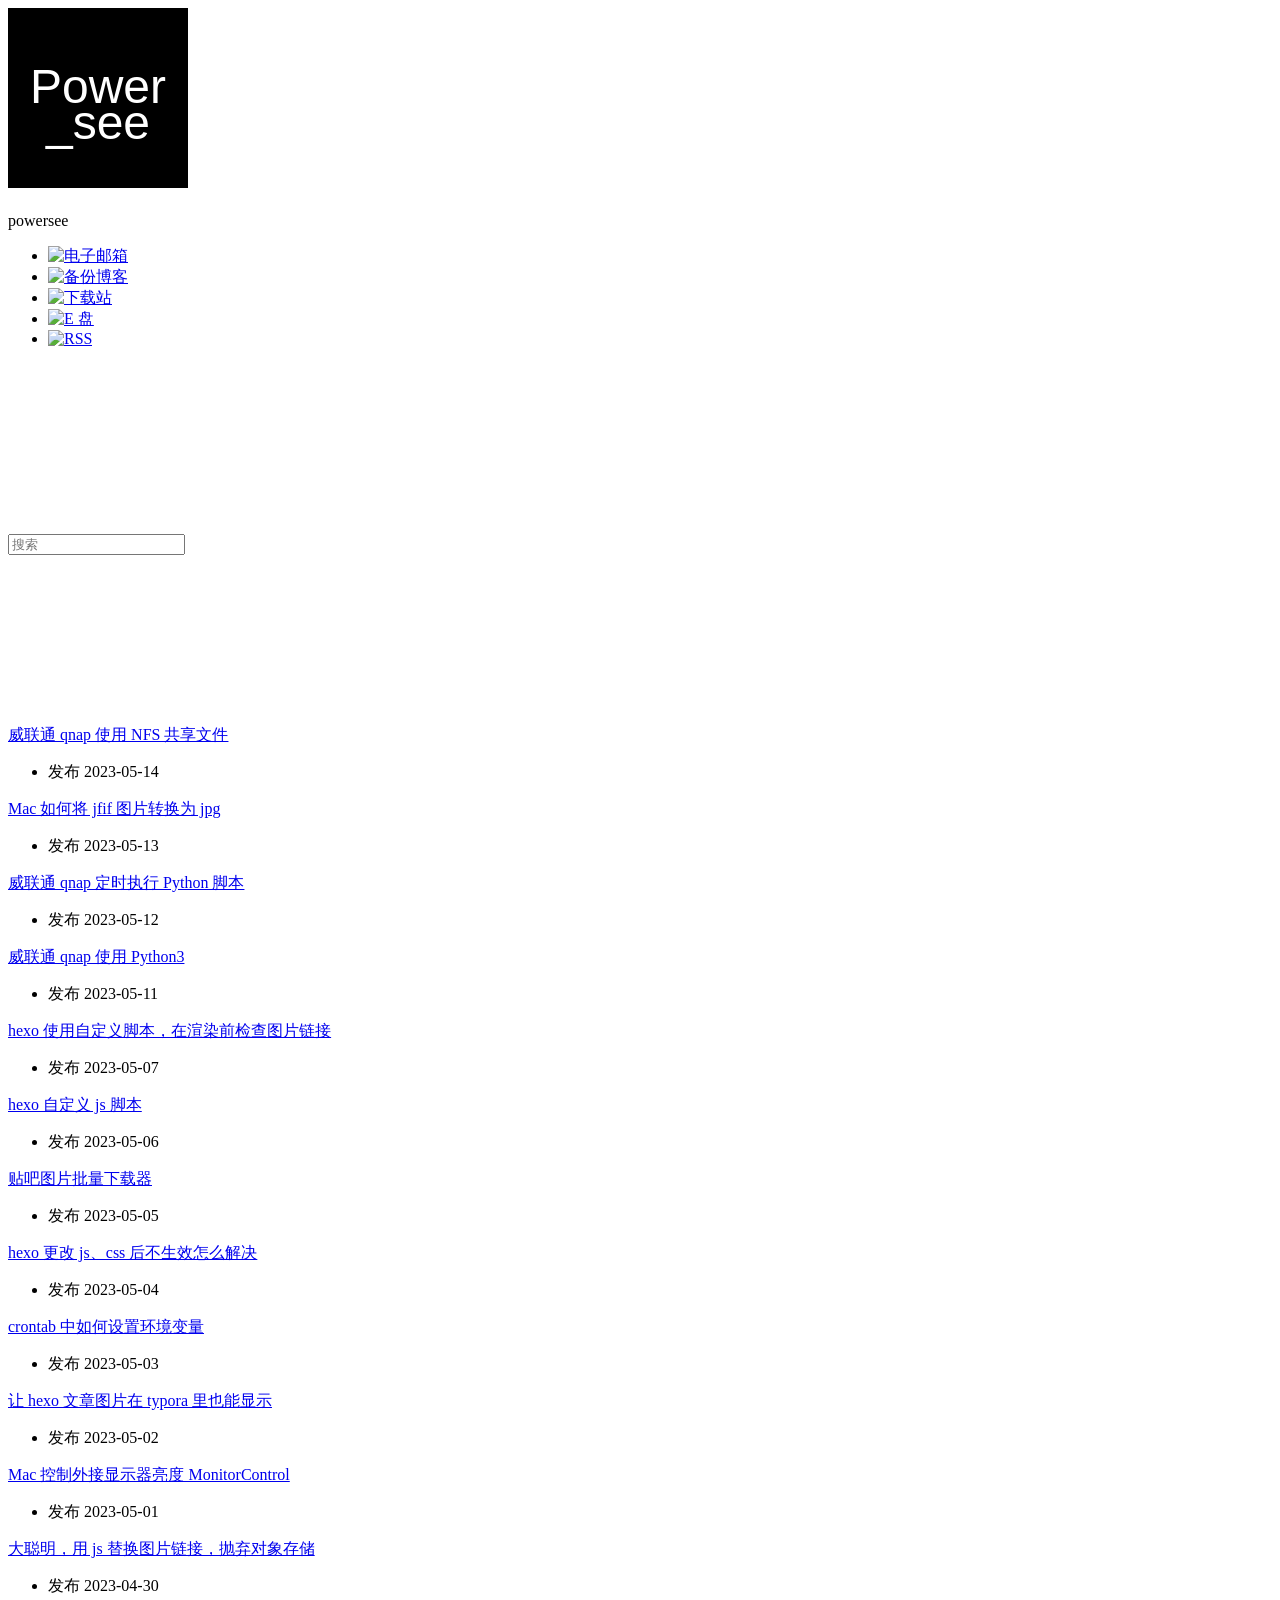
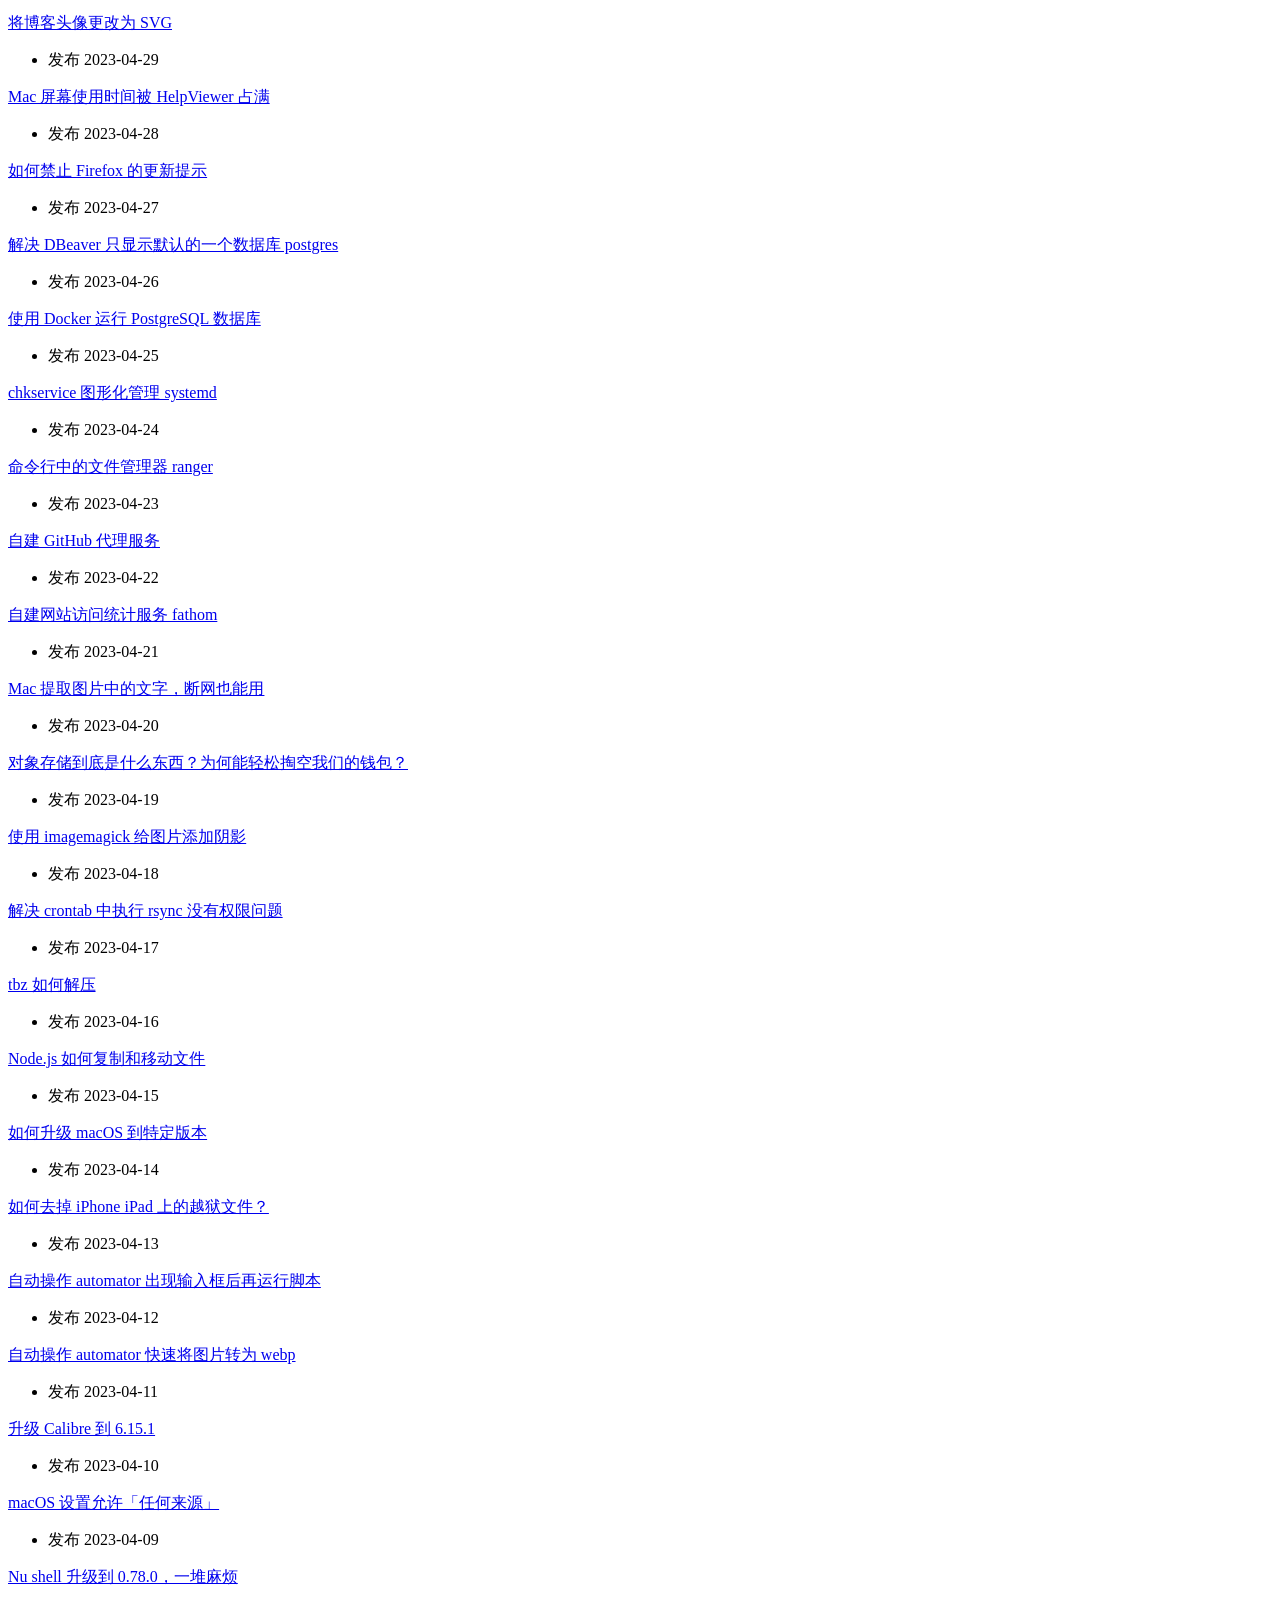
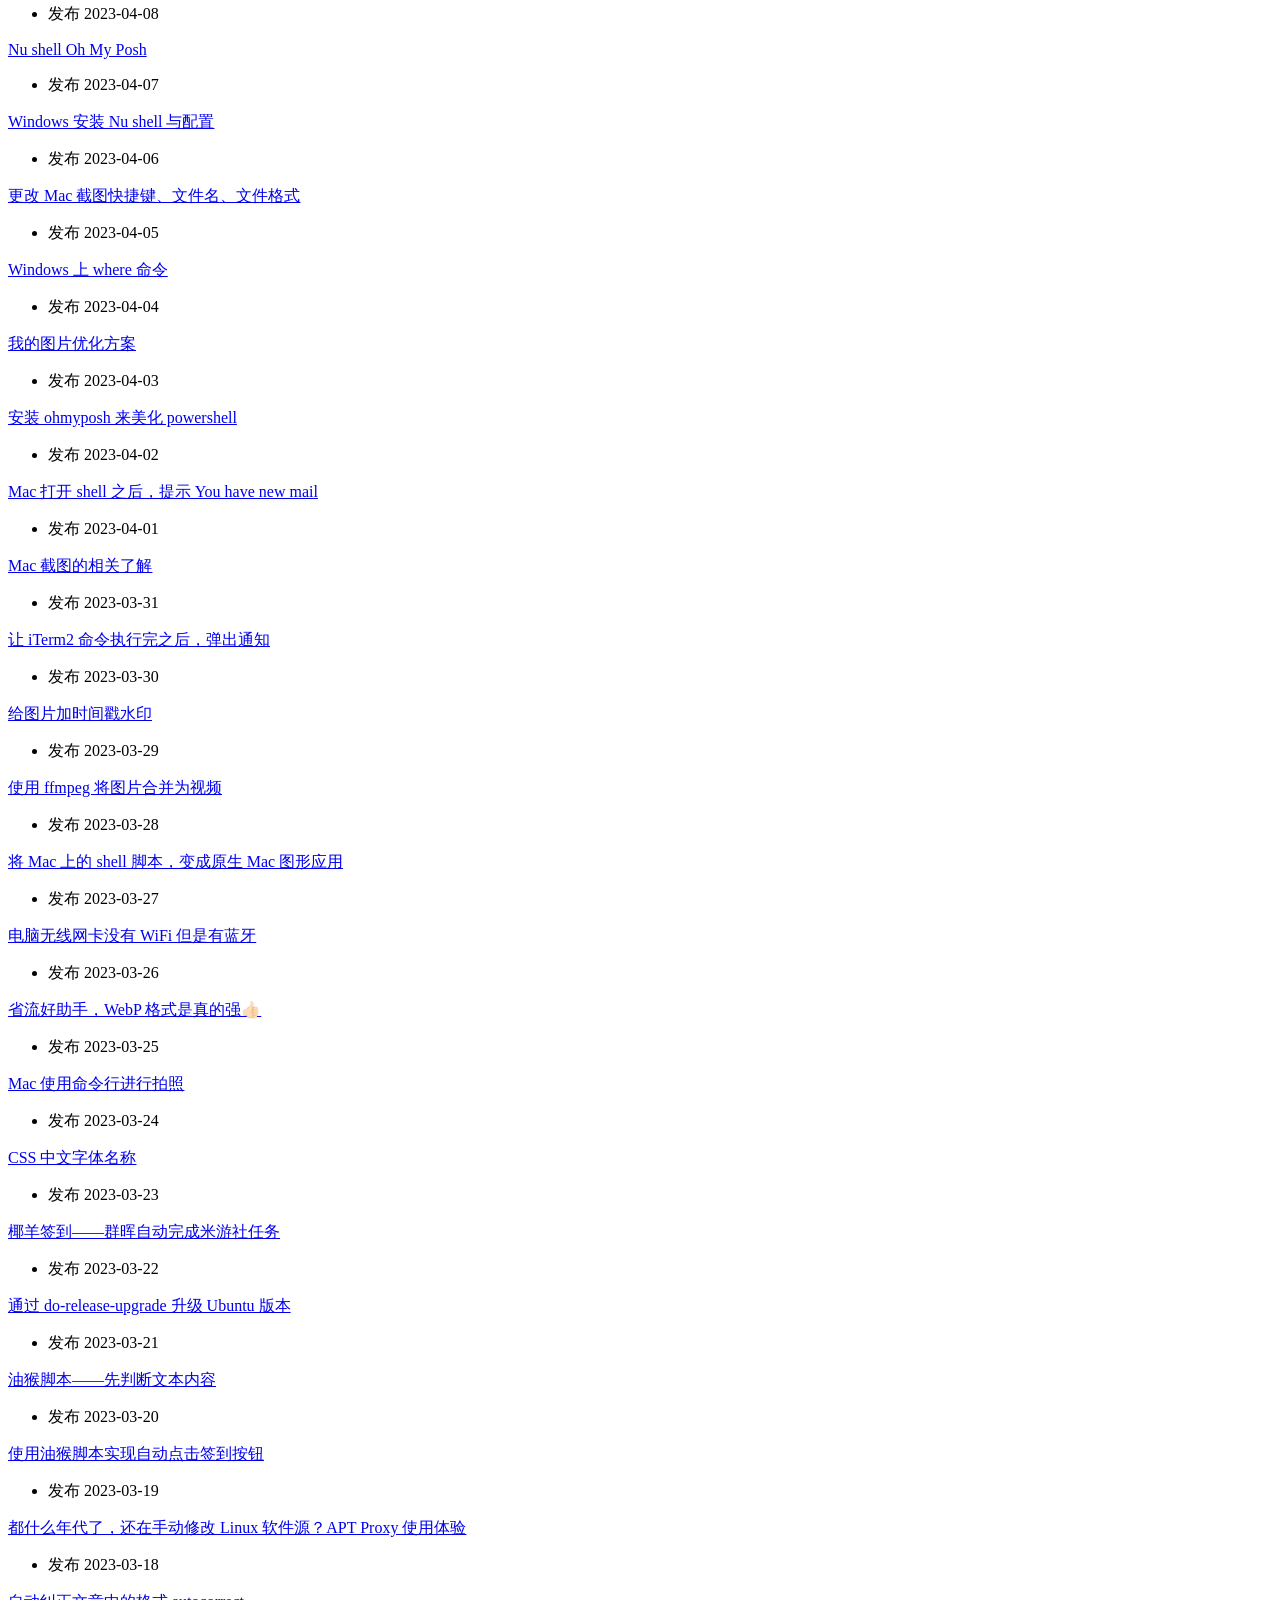
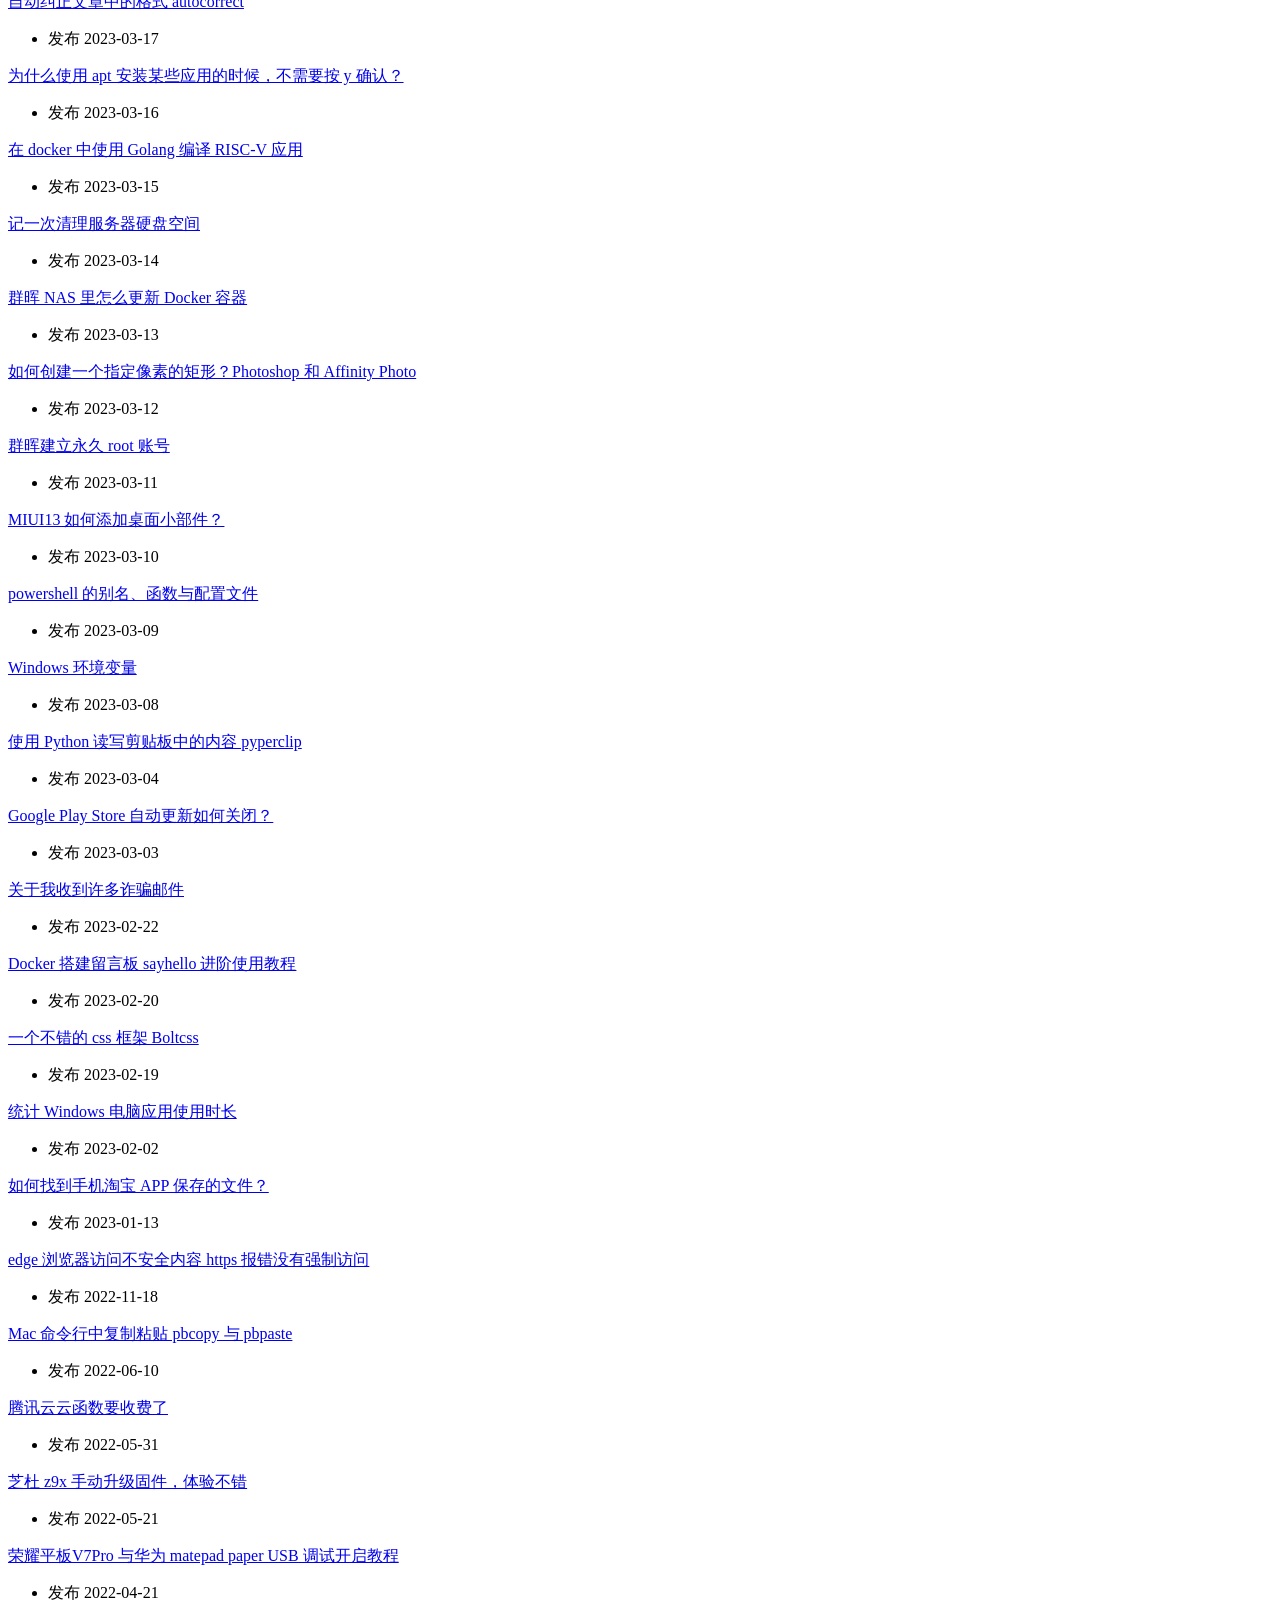
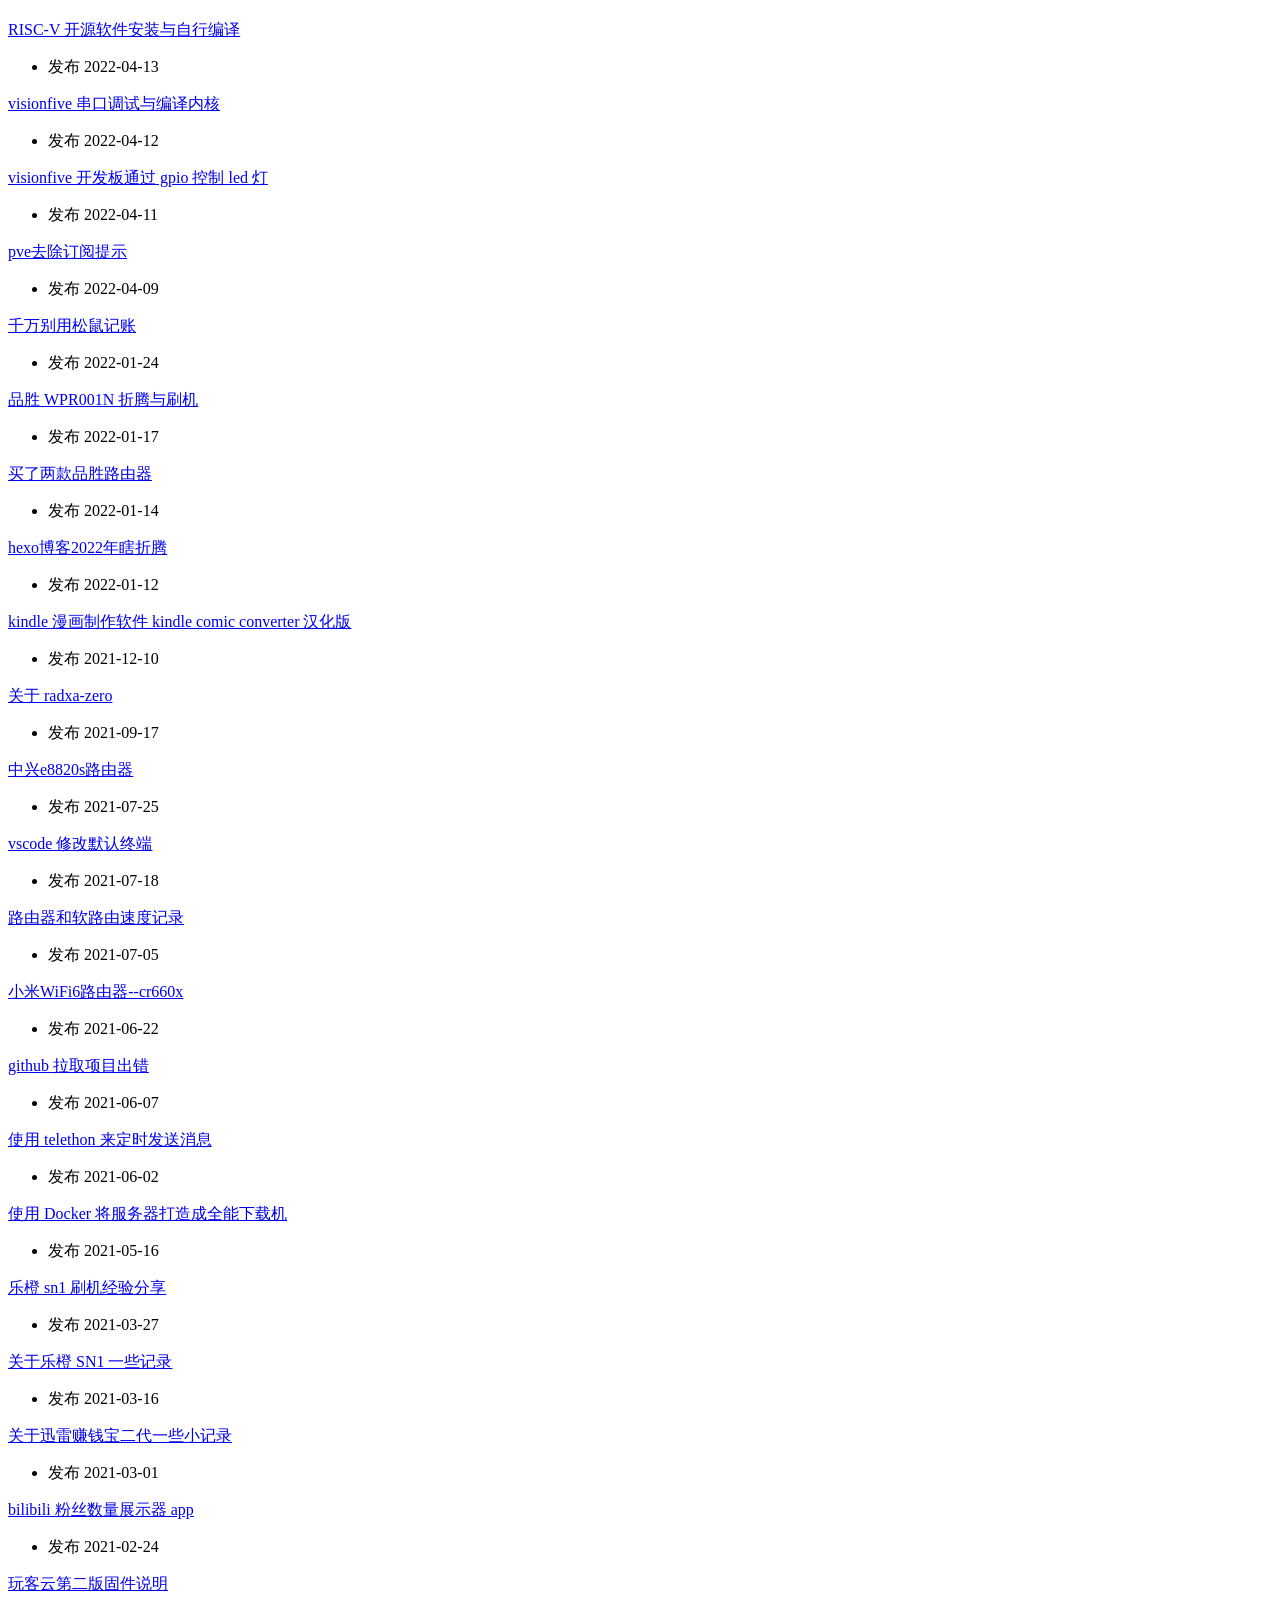
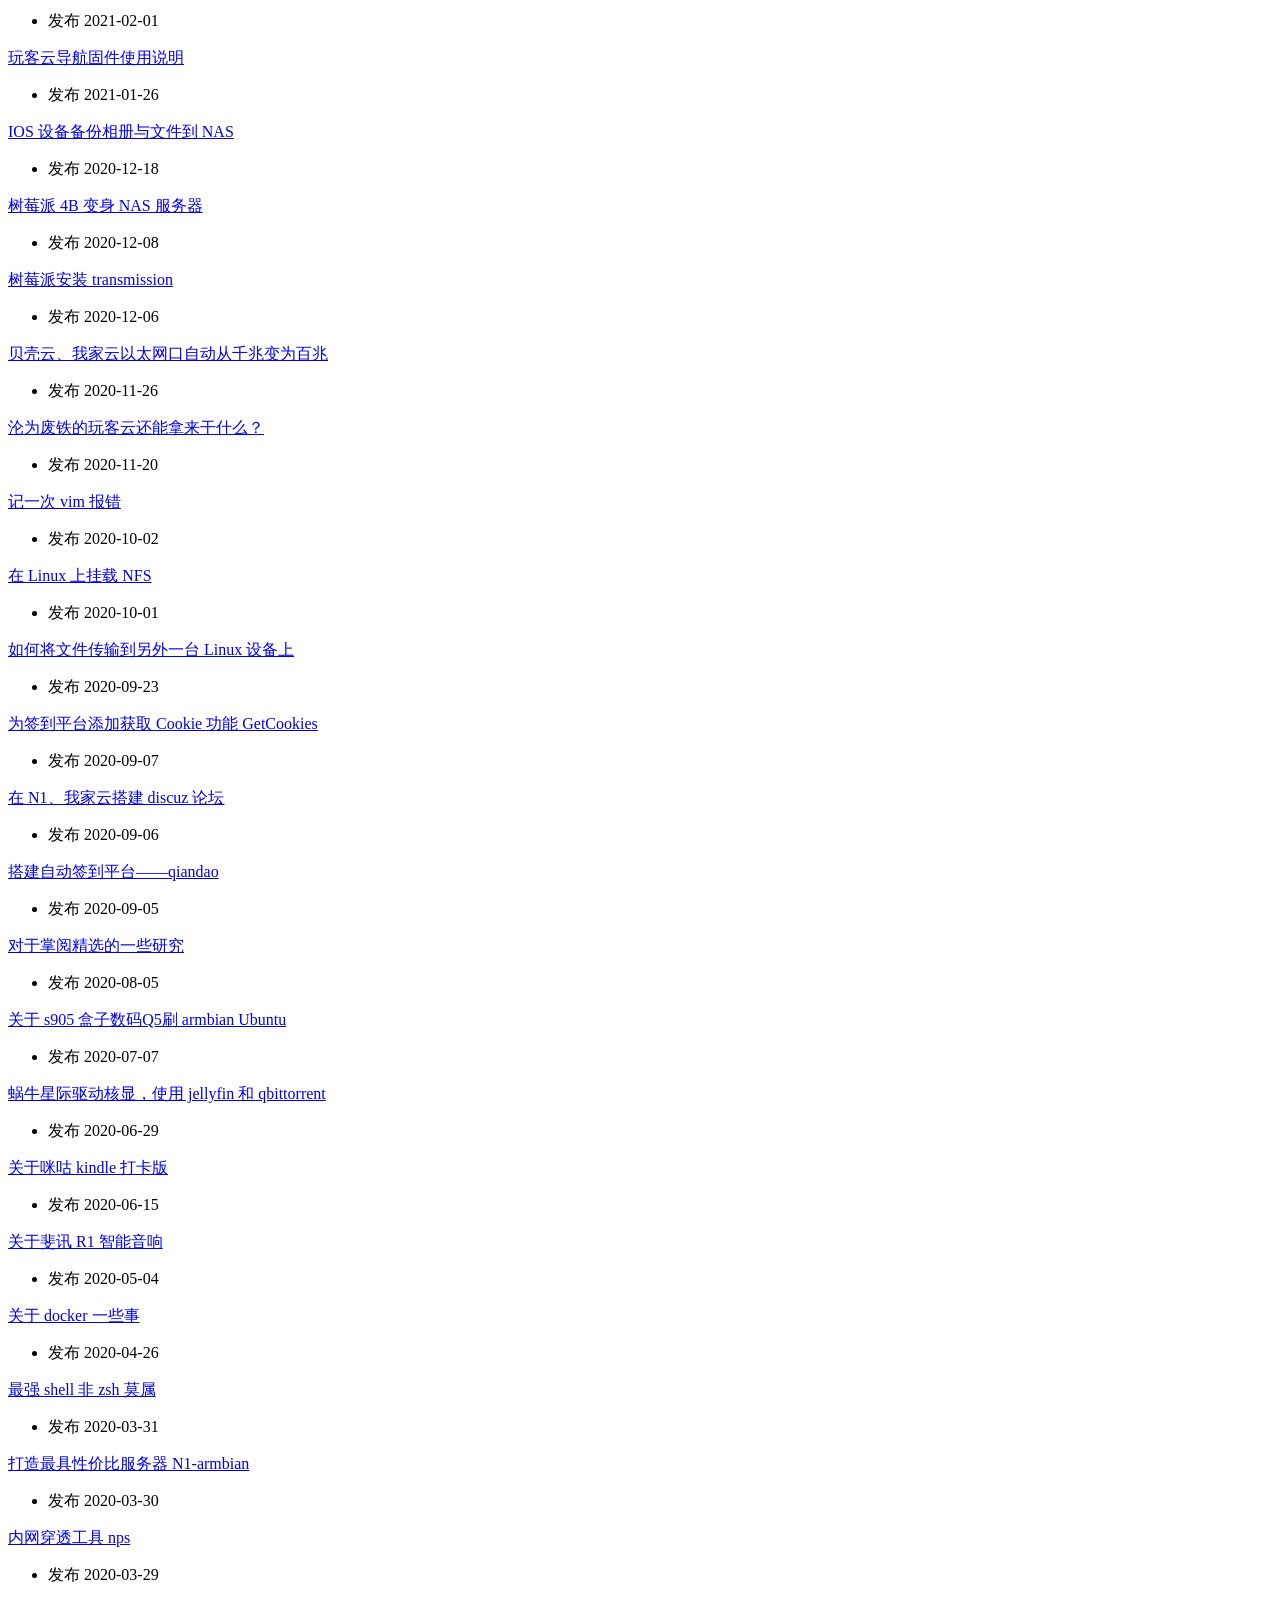
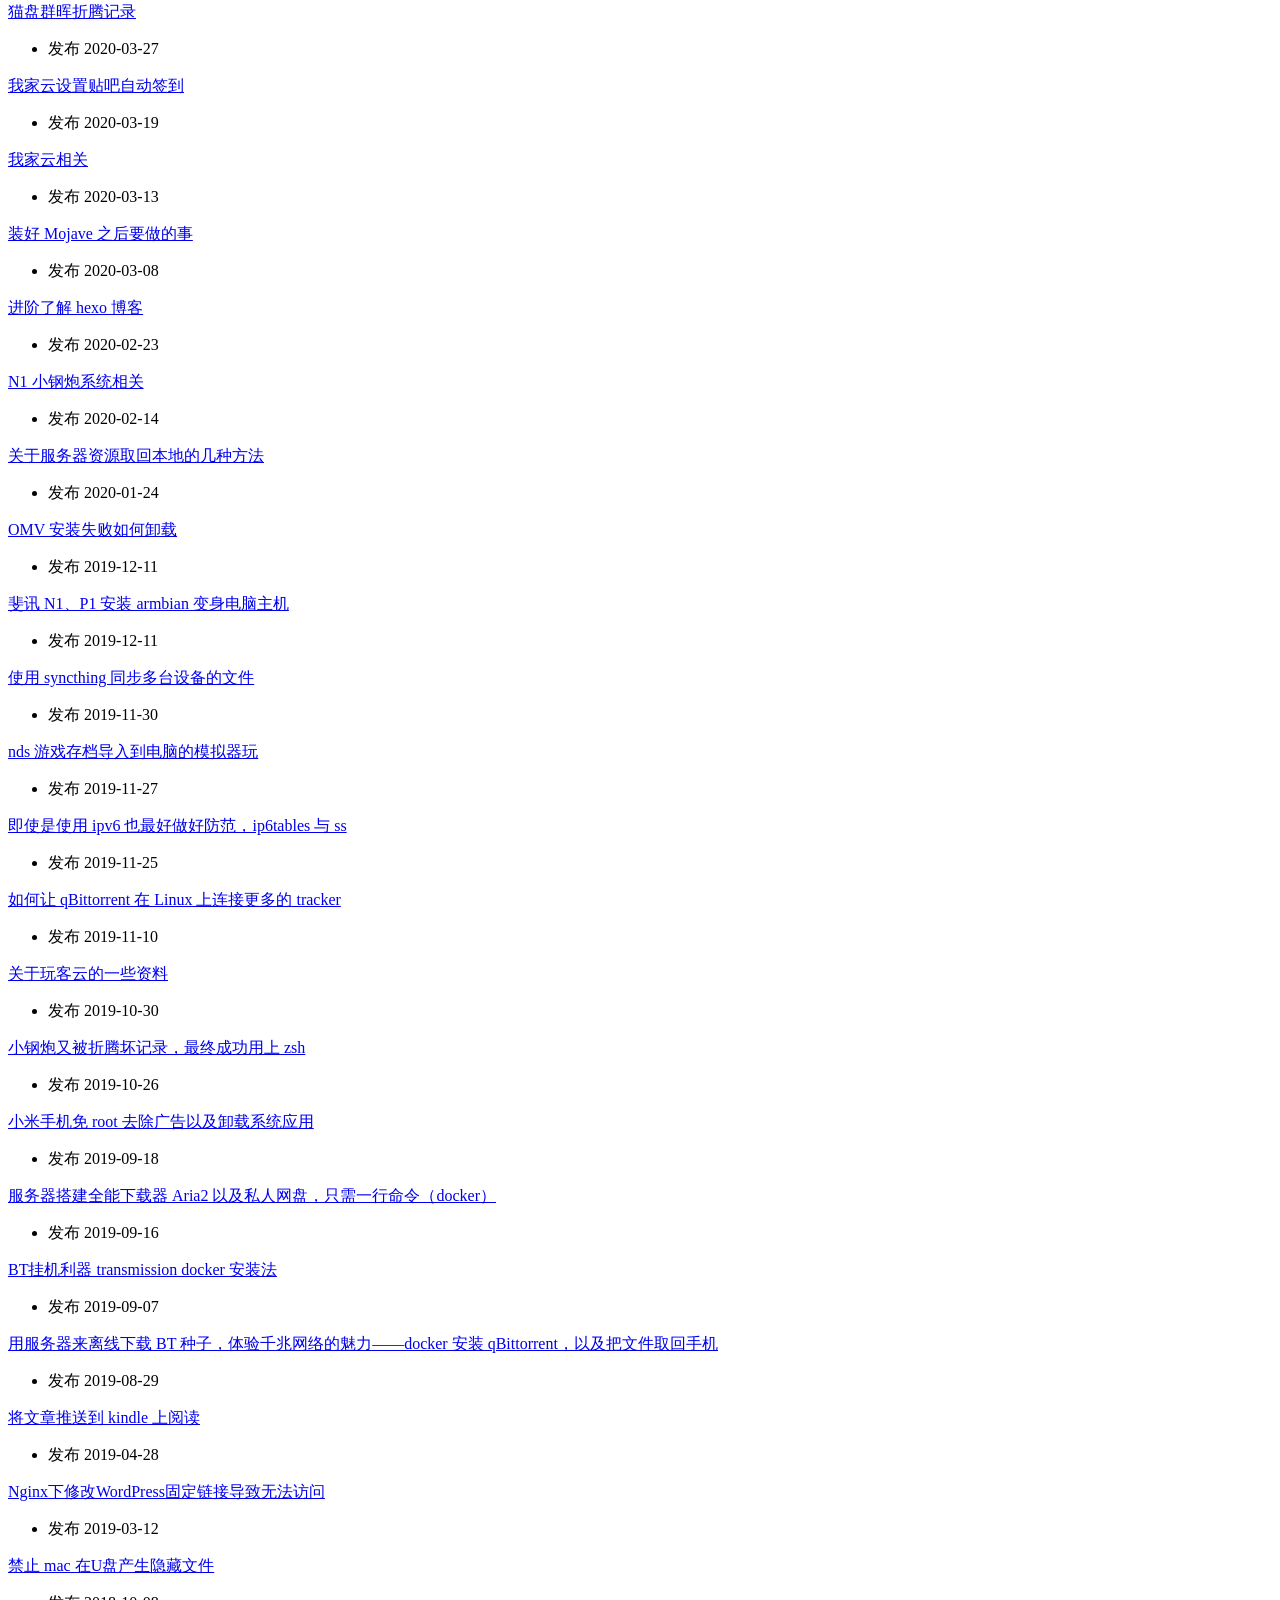
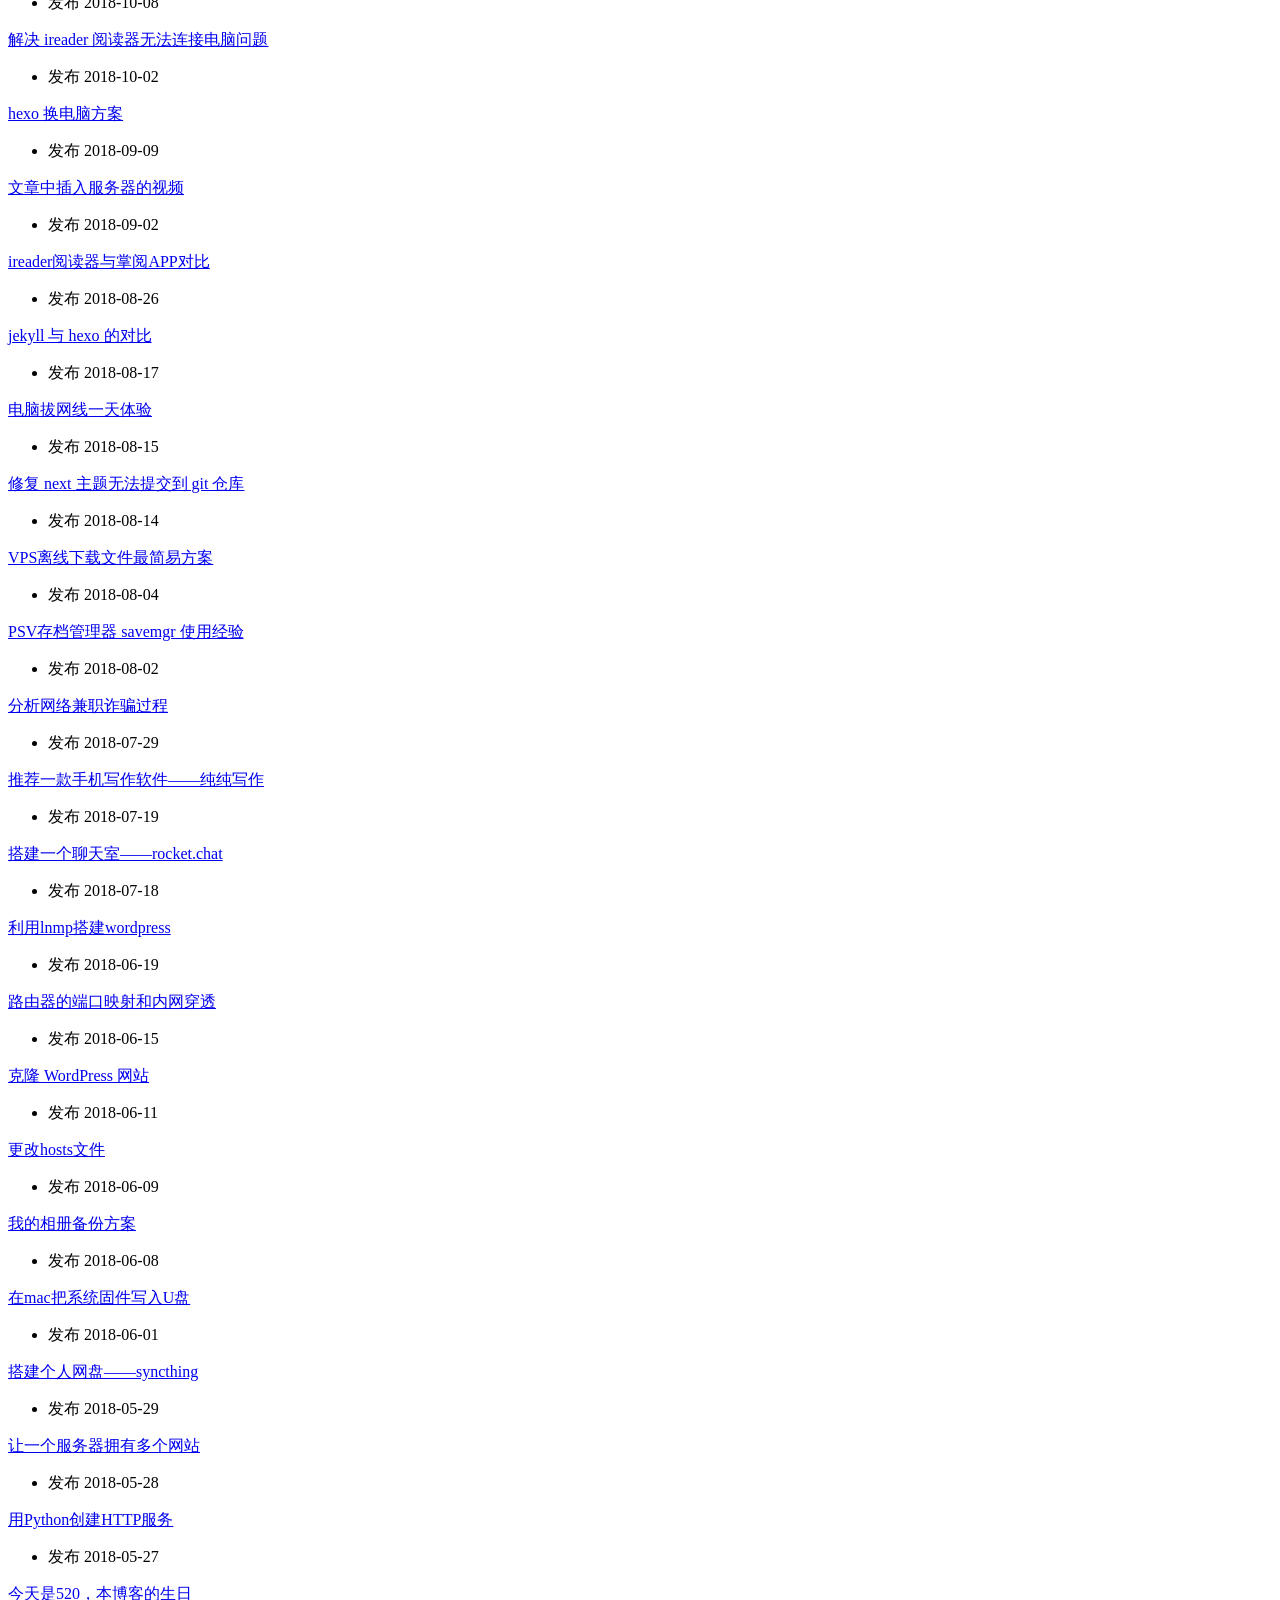
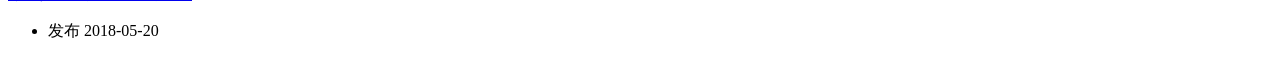
==== index.html @ 271f2bd5 "Add files via upload" ====
<!DOCTYPE html>
<html lang="en">
<head>
  <meta charset="UTF-8">
  <meta http-equiv="X-UA-Compatible" content="IE=edge,chrome=1">
  <meta name="viewport" content="width=device-width, initial-scale=1, maximum-scale=1, user-scalable=no">
  <meta name="keywords" content="hexo,个人博客,blog" />
  <meta name="description" content="Powersee 的个人博客" />
  <meta http-equiv="x-dns-prefetch-control" content="on">
  <link rel="dns-prefetch" href="https://busuanzi.ibruce.info">
  <link rel="dns-prefetch" href="https://at.alicdn.com">
  
  
  
  <link rel="stylesheet" type="text/css" href="/./style/main.css">
	<link rel="shortcut icon" href="/blog.svg" title="Favicon">
	<title>Powersee的博客</title>
  
  
<meta name="generator" content="Hexo 6.0.0"><link rel="alternate" href="/atom.xml" title="Powersee的博客" type="application/atom+xml">
</head>
<body>
  <div class="left-aside">
    <!-- <div class="face-img"><img src="/./img/powersee.jpeg"></div> -->
    <div class="face-img">
      <svg xmlns="http://www.w3.org/2000/svg" width="180" height="180" viewBox="0 0 180 180">
        <rect width="100%" height="100%" fill="black"></rect> <!-- 黑色背景矩形 -->
        <text x="50%" y="45%" text-anchor="middle" dy=".3em" fill="white" font-size="48" font-family="sans-serif">Power</text> <!-- 文字 "Power"，居中对齐，白色填充，字号 48px，字体 sans-serif -->
          <text x="50%" y="65%" text-anchor="middle" dy=".3em" fill="white" font-size="48" font-family="sans-serif">_see</text>
      </svg>
    </div>
    <div class="intro-word">
        <h2></h2>
        <p>powersee</p>
    </div>
    <div class="sns">
        <ul>
            
            <li>
                <a target="_blank" href="mailto:powersee@powersee.top" title="电子邮箱">
                    <img src="/./img/icon-email.png" alt="电子邮箱" data-tooltip="电子邮箱">
                </a>
            </li>
            
            <li>
                <a target="_blank" href="https://blog.powersee.top/" title="备份博客">
                    <img src="/./img/blog.png" alt="备份博客" data-tooltip="备份博客">
                </a>
            </li>
            
            <li>
                <a target="_blank" href="https://pan.powersee.top/" title="下载站">
                    <img src="/./img/download.png" alt="下载站" data-tooltip="下载站">
                </a>
            </li>
            
            <li>
                <a target="_blank" href="http://veger.ysepan.com/" title="E 盘">
                    <img src="/./img/epan.png" alt="E 盘" data-tooltip="E 盘">
                </a>
            </li>
            
            <li>
                <a target="_blank" href="/atom.xml" title="RSS">
                    <img src="/./img/icon-rss.png" alt="RSS" data-tooltip="RSS">
                </a>
            </li>
            
        </ul>
    </div>
</div>
<div class="right-aside">
    <div class="right-nav ms">
        <div class="main">
          <svg id="nav-menu" class="icon icon-menu" aria-hidden="true">
            <use xlink:href="#icon-menu"></use>
          </svg>
          <ul class="left">
              
          </ul>
          <div class="search">
            <div class="search-box">
              <input type="search"  id="search" class="input-search" placeholder="搜索">
              <i class="icon-search"></i>
              <div class="search-result-box">
                <ul id="search-result"></ul>
              </div>
            </div>
            <svg id="nav-search" class="icon icon-search" aria-hidden="true">
              <use xlink:href="#icon-search"></use>
            </svg>
          </div>
        </div>
    </div>
    <div class="right-main">
        <!-- <div class="category">
            <ul>
                <li><a href="/" class="active">最新</a></li>
                
                    <li><a href="/categories/mac/" class="">mac</a></li>
                
                    <li><a href="/categories/手机/" class="">手机</a></li>
                
                    <li><a href="/categories/服务器/" class="">服务器</a></li>
                
                    <li><a href="/categories/随笔/" class="">随笔</a></li>
                
            </ul>
        </div> -->
        <div class="clear"></div>
        <div class="list">
            <div>
                
                
  
    <div class="item">
      <div class="title">
        <a href="/2023/05/qnap-nfs/">威联通 qnap 使用 NFS 共享文件</a>
      </div>
      <div class="info">
        <ul>
          <li>发布 <time datetime="2023-05-13T16:29:37.000Z" itemprop="date">2023-05-14</time>
          </li>
          
          <!--<li> 评论 <span id = "url::https://powersee.github.io/2023/05/qnap-nfs/" class = "cy_cmt_count" ></span>
          </li>-->
        </ul>
      </div>
    </div>
  


                
                
  
    <div class="item">
      <div class="title">
        <a href="/2023/05/Mac-jfif/">Mac 如何将 jfif 图片转换为 jpg</a>
      </div>
      <div class="info">
        <ul>
          <li>发布 <time datetime="2023-05-12T16:39:11.000Z" itemprop="date">2023-05-13</time>
          </li>
          
          <!--<li> 评论 <span id = "url::https://powersee.github.io/2023/05/Mac-jfif/" class = "cy_cmt_count" ></span>
          </li>-->
        </ul>
      </div>
    </div>
  


                
                
  
    <div class="item">
      <div class="title">
        <a href="/2023/05/qnap-crontab/">威联通 qnap 定时执行 Python 脚本</a>
      </div>
      <div class="info">
        <ul>
          <li>发布 <time datetime="2023-05-11T16:01:33.000Z" itemprop="date">2023-05-12</time>
          </li>
          
          <!--<li> 评论 <span id = "url::https://powersee.github.io/2023/05/qnap-crontab/" class = "cy_cmt_count" ></span>
          </li>-->
        </ul>
      </div>
    </div>
  


                
                
  
    <div class="item">
      <div class="title">
        <a href="/2023/05/qnap-python3/">威联通 qnap 使用 Python3</a>
      </div>
      <div class="info">
        <ul>
          <li>发布 <time datetime="2023-05-11T07:43:55.000Z" itemprop="date">2023-05-11</time>
          </li>
          
          <!--<li> 评论 <span id = "url::https://powersee.github.io/2023/05/qnap-python3/" class = "cy_cmt_count" ></span>
          </li>-->
        </ul>
      </div>
    </div>
  


                
                
  
    <div class="item">
      <div class="title">
        <a href="/2023/05/hexo-img-before-render/">hexo 使用自定义脚本，在渲染前检查图片链接</a>
      </div>
      <div class="info">
        <ul>
          <li>发布 <time datetime="2023-05-07T15:57:32.000Z" itemprop="date">2023-05-07</time>
          </li>
          
          <!--<li> 评论 <span id = "url::https://powersee.github.io/2023/05/hexo-img-before-render/" class = "cy_cmt_count" ></span>
          </li>-->
        </ul>
      </div>
    </div>
  


                
                
  
    <div class="item">
      <div class="title">
        <a href="/2023/05/hexo-custom-script/">hexo 自定义 js 脚本</a>
      </div>
      <div class="info">
        <ul>
          <li>发布 <time datetime="2023-05-06T07:53:23.000Z" itemprop="date">2023-05-06</time>
          </li>
          
          <!--<li> 评论 <span id = "url::https://powersee.github.io/2023/05/hexo-custom-script/" class = "cy_cmt_count" ></span>
          </li>-->
        </ul>
      </div>
    </div>
  


                
                
  
    <div class="item">
      <div class="title">
        <a href="/2023/05/tieba-image-download/">贴吧图片批量下载器</a>
      </div>
      <div class="info">
        <ul>
          <li>发布 <time datetime="2023-05-05T15:04:25.000Z" itemprop="date">2023-05-05</time>
          </li>
          
          <!--<li> 评论 <span id = "url::https://powersee.github.io/2023/05/tieba-image-download/" class = "cy_cmt_count" ></span>
          </li>-->
        </ul>
      </div>
    </div>
  


                
                
  
    <div class="item">
      <div class="title">
        <a href="/2023/05/hexo-js-css-no-work/">hexo 更改 js、css 后不生效怎么解决</a>
      </div>
      <div class="info">
        <ul>
          <li>发布 <time datetime="2023-05-04T15:09:07.000Z" itemprop="date">2023-05-04</time>
          </li>
          
          <!--<li> 评论 <span id = "url::https://powersee.github.io/2023/05/hexo-js-css-no-work/" class = "cy_cmt_count" ></span>
          </li>-->
        </ul>
      </div>
    </div>
  


                
                
  
    <div class="item">
      <div class="title">
        <a href="/2023/05/crontab-env/">crontab 中如何设置环境变量</a>
      </div>
      <div class="info">
        <ul>
          <li>发布 <time datetime="2023-05-02T16:52:46.000Z" itemprop="date">2023-05-03</time>
          </li>
          
          <!--<li> 评论 <span id = "url::https://powersee.github.io/2023/05/crontab-env/" class = "cy_cmt_count" ></span>
          </li>-->
        </ul>
      </div>
    </div>
  


                
                
  
    <div class="item">
      <div class="title">
        <a href="/2023/05/hexo-typora-img/">让 hexo 文章图片在 typora 里也能显示</a>
      </div>
      <div class="info">
        <ul>
          <li>发布 <time datetime="2023-05-02T10:10:45.000Z" itemprop="date">2023-05-02</time>
          </li>
          
          <!--<li> 评论 <span id = "url::https://powersee.github.io/2023/05/hexo-typora-img/" class = "cy_cmt_count" ></span>
          </li>-->
        </ul>
      </div>
    </div>
  


                
                
  
    <div class="item">
      <div class="title">
        <a href="/2023/05/MonitorControl/">Mac 控制外接显示器亮度 MonitorControl</a>
      </div>
      <div class="info">
        <ul>
          <li>发布 <time datetime="2023-05-01T01:59:25.000Z" itemprop="date">2023-05-01</time>
          </li>
          
          <!--<li> 评论 <span id = "url::https://powersee.github.io/2023/05/MonitorControl/" class = "cy_cmt_count" ></span>
          </li>-->
        </ul>
      </div>
    </div>
  


                
                
  
    <div class="item">
      <div class="title">
        <a href="/2023/04/js-replace-img-link/">大聪明，用 js 替换图片链接，抛弃对象存储</a>
      </div>
      <div class="info">
        <ul>
          <li>发布 <time datetime="2023-04-29T16:03:57.000Z" itemprop="date">2023-04-30</time>
          </li>
          
          <!--<li> 评论 <span id = "url::https://powersee.github.io/2023/04/js-replace-img-link/" class = "cy_cmt_count" ></span>
          </li>-->
        </ul>
      </div>
    </div>
  


                
                
  
    <div class="item">
      <div class="title">
        <a href="/2023/04/blog-logo-svg/">将博客头像更改为 SVG</a>
      </div>
      <div class="info">
        <ul>
          <li>发布 <time datetime="2023-04-28T16:11:04.000Z" itemprop="date">2023-04-29</time>
          </li>
          
          <!--<li> 评论 <span id = "url::https://powersee.github.io/2023/04/blog-logo-svg/" class = "cy_cmt_count" ></span>
          </li>-->
        </ul>
      </div>
    </div>
  


                
                
  
    <div class="item">
      <div class="title">
        <a href="/2023/04/screentime-helpviewer/">Mac 屏幕使用时间被 HelpViewer 占满</a>
      </div>
      <div class="info">
        <ul>
          <li>发布 <time datetime="2023-04-27T17:15:40.000Z" itemprop="date">2023-04-28</time>
          </li>
          
          <!--<li> 评论 <span id = "url::https://powersee.github.io/2023/04/screentime-helpviewer/" class = "cy_cmt_count" ></span>
          </li>-->
        </ul>
      </div>
    </div>
  


                
                
  
    <div class="item">
      <div class="title">
        <a href="/2023/04/Firefox-no-update/">如何禁止 Firefox 的更新提示</a>
      </div>
      <div class="info">
        <ul>
          <li>发布 <time datetime="2023-04-26T16:18:00.000Z" itemprop="date">2023-04-27</time>
          </li>
          
          <!--<li> 评论 <span id = "url::https://powersee.github.io/2023/04/Firefox-no-update/" class = "cy_cmt_count" ></span>
          </li>-->
        </ul>
      </div>
    </div>
  


                
                
  
    <div class="item">
      <div class="title">
        <a href="/2023/04/DBeaver-postgresql/">解决 DBeaver 只显示默认的一个数据库 postgres</a>
      </div>
      <div class="info">
        <ul>
          <li>发布 <time datetime="2023-04-25T17:04:46.000Z" itemprop="date">2023-04-26</time>
          </li>
          
          <!--<li> 评论 <span id = "url::https://powersee.github.io/2023/04/DBeaver-postgresql/" class = "cy_cmt_count" ></span>
          </li>-->
        </ul>
      </div>
    </div>
  


                
                
  
    <div class="item">
      <div class="title">
        <a href="/2023/04/docker-postgresql/">使用 Docker 运行 PostgreSQL 数据库</a>
      </div>
      <div class="info">
        <ul>
          <li>发布 <time datetime="2023-04-24T16:00:24.000Z" itemprop="date">2023-04-25</time>
          </li>
          
          <!--<li> 评论 <span id = "url::https://powersee.github.io/2023/04/docker-postgresql/" class = "cy_cmt_count" ></span>
          </li>-->
        </ul>
      </div>
    </div>
  


                
                
  
    <div class="item">
      <div class="title">
        <a href="/2023/04/chkservice/">chkservice 图形化管理 systemd</a>
      </div>
      <div class="info">
        <ul>
          <li>发布 <time datetime="2023-04-23T16:09:15.000Z" itemprop="date">2023-04-24</time>
          </li>
          
          <!--<li> 评论 <span id = "url::https://powersee.github.io/2023/04/chkservice/" class = "cy_cmt_count" ></span>
          </li>-->
        </ul>
      </div>
    </div>
  


                
                
  
    <div class="item">
      <div class="title">
        <a href="/2023/04/ranger/">命令行中的文件管理器 ranger</a>
      </div>
      <div class="info">
        <ul>
          <li>发布 <time datetime="2023-04-22T16:10:57.000Z" itemprop="date">2023-04-23</time>
          </li>
          
          <!--<li> 评论 <span id = "url::https://powersee.github.io/2023/04/ranger/" class = "cy_cmt_count" ></span>
          </li>-->
        </ul>
      </div>
    </div>
  


                
                
  
    <div class="item">
      <div class="title">
        <a href="/2023/04/github-proxy/">自建 GitHub 代理服务</a>
      </div>
      <div class="info">
        <ul>
          <li>发布 <time datetime="2023-04-21T16:08:43.000Z" itemprop="date">2023-04-22</time>
          </li>
          
          <!--<li> 评论 <span id = "url::https://powersee.github.io/2023/04/github-proxy/" class = "cy_cmt_count" ></span>
          </li>-->
        </ul>
      </div>
    </div>
  


                
                
  
    <div class="item">
      <div class="title">
        <a href="/2023/04/fathom/">自建网站访问统计服务 fathom</a>
      </div>
      <div class="info">
        <ul>
          <li>发布 <time datetime="2023-04-20T16:07:27.000Z" itemprop="date">2023-04-21</time>
          </li>
          
          <!--<li> 评论 <span id = "url::https://powersee.github.io/2023/04/fathom/" class = "cy_cmt_count" ></span>
          </li>-->
        </ul>
      </div>
    </div>
  


                
                
  
    <div class="item">
      <div class="title">
        <a href="/2023/04/mac-image-to-text/">Mac 提取图片中的文字，断网也能用</a>
      </div>
      <div class="info">
        <ul>
          <li>发布 <time datetime="2023-04-19T16:01:02.000Z" itemprop="date">2023-04-20</time>
          </li>
          
          <!--<li> 评论 <span id = "url::https://powersee.github.io/2023/04/mac-image-to-text/" class = "cy_cmt_count" ></span>
          </li>-->
        </ul>
      </div>
    </div>
  


                
                
  
    <div class="item">
      <div class="title">
        <a href="/2023/04/about-oss/">对象存储到底是什么东西？为何能轻松掏空我们的钱包？</a>
      </div>
      <div class="info">
        <ul>
          <li>发布 <time datetime="2023-04-18T16:02:17.000Z" itemprop="date">2023-04-19</time>
          </li>
          
          <!--<li> 评论 <span id = "url::https://powersee.github.io/2023/04/about-oss/" class = "cy_cmt_count" ></span>
          </li>-->
        </ul>
      </div>
    </div>
  


                
                
  
    <div class="item">
      <div class="title">
        <a href="/2023/04/imagemagick-shadow/">使用 imagemagick 给图片添加阴影</a>
      </div>
      <div class="info">
        <ul>
          <li>发布 <time datetime="2023-04-17T16:09:42.000Z" itemprop="date">2023-04-18</time>
          </li>
          
          <!--<li> 评论 <span id = "url::https://powersee.github.io/2023/04/imagemagick-shadow/" class = "cy_cmt_count" ></span>
          </li>-->
        </ul>
      </div>
    </div>
  


                
                
  
    <div class="item">
      <div class="title">
        <a href="/2023/04/macos-crontab-not-permitted/">解决 crontab 中执行 rsync 没有权限问题</a>
      </div>
      <div class="info">
        <ul>
          <li>发布 <time datetime="2023-04-16T16:06:15.000Z" itemprop="date">2023-04-17</time>
          </li>
          
          <!--<li> 评论 <span id = "url::https://powersee.github.io/2023/04/macos-crontab-not-permitted/" class = "cy_cmt_count" ></span>
          </li>-->
        </ul>
      </div>
    </div>
  


                
                
  
    <div class="item">
      <div class="title">
        <a href="/2023/04/tbz/">tbz 如何解压</a>
      </div>
      <div class="info">
        <ul>
          <li>发布 <time datetime="2023-04-15T16:06:52.000Z" itemprop="date">2023-04-16</time>
          </li>
          
          <!--<li> 评论 <span id = "url::https://powersee.github.io/2023/04/tbz/" class = "cy_cmt_count" ></span>
          </li>-->
        </ul>
      </div>
    </div>
  


                
                
  
    <div class="item">
      <div class="title">
        <a href="/2023/04/nodejs-copy-and-move/">Node.js 如何复制和移动文件</a>
      </div>
      <div class="info">
        <ul>
          <li>发布 <time datetime="2023-04-14T17:19:23.000Z" itemprop="date">2023-04-15</time>
          </li>
          
          <!--<li> 评论 <span id = "url::https://powersee.github.io/2023/04/nodejs-copy-and-move/" class = "cy_cmt_count" ></span>
          </li>-->
        </ul>
      </div>
    </div>
  


                
                
  
    <div class="item">
      <div class="title">
        <a href="/2023/04/macos-update-to-specific-version/">如何升级 macOS 到特定版本</a>
      </div>
      <div class="info">
        <ul>
          <li>发布 <time datetime="2023-04-13T16:03:06.000Z" itemprop="date">2023-04-14</time>
          </li>
          
          <!--<li> 评论 <span id = "url::https://powersee.github.io/2023/04/macos-update-to-specific-version/" class = "cy_cmt_count" ></span>
          </li>-->
        </ul>
      </div>
    </div>
  


                
                
  
    <div class="item">
      <div class="title">
        <a href="/2023/04/iphone-ipad-remove-jailbreak/">如何去掉 iPhone iPad 上的越狱文件？</a>
      </div>
      <div class="info">
        <ul>
          <li>发布 <time datetime="2023-04-12T16:05:27.000Z" itemprop="date">2023-04-13</time>
          </li>
          
          <!--<li> 评论 <span id = "url::https://powersee.github.io/2023/04/iphone-ipad-remove-jailbreak/" class = "cy_cmt_count" ></span>
          </li>-->
        </ul>
      </div>
    </div>
  


                
                
  
    <div class="item">
      <div class="title">
        <a href="/2023/04/automator-input-box/">自动操作 automator 出现输入框后再运行脚本</a>
      </div>
      <div class="info">
        <ul>
          <li>发布 <time datetime="2023-04-11T16:13:21.000Z" itemprop="date">2023-04-12</time>
          </li>
          
          <!--<li> 评论 <span id = "url::https://powersee.github.io/2023/04/automator-input-box/" class = "cy_cmt_count" ></span>
          </li>-->
        </ul>
      </div>
    </div>
  


                
                
  
    <div class="item">
      <div class="title">
        <a href="/2023/04/automator-quick-webp/">自动操作 automator 快速将图片转为 webp</a>
      </div>
      <div class="info">
        <ul>
          <li>发布 <time datetime="2023-04-10T16:16:29.000Z" itemprop="date">2023-04-11</time>
          </li>
          
          <!--<li> 评论 <span id = "url::https://powersee.github.io/2023/04/automator-quick-webp/" class = "cy_cmt_count" ></span>
          </li>-->
        </ul>
      </div>
    </div>
  


                
                
  
    <div class="item">
      <div class="title">
        <a href="/2023/04/calibre-6-15-1-ebook-viewer/">升级 Calibre 到 6.15.1</a>
      </div>
      <div class="info">
        <ul>
          <li>发布 <time datetime="2023-04-09T16:08:59.000Z" itemprop="date">2023-04-10</time>
          </li>
          
          <!--<li> 评论 <span id = "url::https://powersee.github.io/2023/04/calibre-6-15-1-ebook-viewer/" class = "cy_cmt_count" ></span>
          </li>-->
        </ul>
      </div>
    </div>
  


                
                
  
    <div class="item">
      <div class="title">
        <a href="/2023/04/mac-allow-apps-anywhere/">macOS 设置允许「任何来源」</a>
      </div>
      <div class="info">
        <ul>
          <li>发布 <time datetime="2023-04-08T16:56:57.000Z" itemprop="date">2023-04-09</time>
          </li>
          
          <!--<li> 评论 <span id = "url::https://powersee.github.io/2023/04/mac-allow-apps-anywhere/" class = "cy_cmt_count" ></span>
          </li>-->
        </ul>
      </div>
    </div>
  


                
                
  
    <div class="item">
      <div class="title">
        <a href="/2023/04/nushell-0-78-0/">Nu shell 升级到 0.78.0，一堆麻烦</a>
      </div>
      <div class="info">
        <ul>
          <li>发布 <time datetime="2023-04-07T16:13:24.000Z" itemprop="date">2023-04-08</time>
          </li>
          
          <!--<li> 评论 <span id = "url::https://powersee.github.io/2023/04/nushell-0-78-0/" class = "cy_cmt_count" ></span>
          </li>-->
        </ul>
      </div>
    </div>
  


                
                
  
    <div class="item">
      <div class="title">
        <a href="/2023/04/nushell-ohmyposh/">Nu shell Oh My Posh</a>
      </div>
      <div class="info">
        <ul>
          <li>发布 <time datetime="2023-04-06T17:42:53.000Z" itemprop="date">2023-04-07</time>
          </li>
          
          <!--<li> 评论 <span id = "url::https://powersee.github.io/2023/04/nushell-ohmyposh/" class = "cy_cmt_count" ></span>
          </li>-->
        </ul>
      </div>
    </div>
  


                
                
  
    <div class="item">
      <div class="title">
        <a href="/2023/04/windows-install-nushell-and-config/">Windows 安装 Nu shell 与配置</a>
      </div>
      <div class="info">
        <ul>
          <li>发布 <time datetime="2023-04-05T16:07:13.000Z" itemprop="date">2023-04-06</time>
          </li>
          
          <!--<li> 评论 <span id = "url::https://powersee.github.io/2023/04/windows-install-nushell-and-config/" class = "cy_cmt_count" ></span>
          </li>-->
        </ul>
      </div>
    </div>
  


                
                
  
    <div class="item">
      <div class="title">
        <a href="/2023/04/mac-screenshot2/">更改 Mac 截图快捷键、文件名、文件格式</a>
      </div>
      <div class="info">
        <ul>
          <li>发布 <time datetime="2023-04-04T17:38:02.000Z" itemprop="date">2023-04-05</time>
          </li>
          
          <!--<li> 评论 <span id = "url::https://powersee.github.io/2023/04/mac-screenshot2/" class = "cy_cmt_count" ></span>
          </li>-->
        </ul>
      </div>
    </div>
  


                
                
  
    <div class="item">
      <div class="title">
        <a href="/2023/04/windows-where/">Windows 上 where 命令</a>
      </div>
      <div class="info">
        <ul>
          <li>发布 <time datetime="2023-04-04T03:52:13.000Z" itemprop="date">2023-04-04</time>
          </li>
          
          <!--<li> 评论 <span id = "url::https://powersee.github.io/2023/04/windows-where/" class = "cy_cmt_count" ></span>
          </li>-->
        </ul>
      </div>
    </div>
  


                
                
  
    <div class="item">
      <div class="title">
        <a href="/2023/04/blog-image-optimize/">我的图片优化方案</a>
      </div>
      <div class="info">
        <ul>
          <li>发布 <time datetime="2023-04-02T17:26:05.000Z" itemprop="date">2023-04-03</time>
          </li>
          
          <!--<li> 评论 <span id = "url::https://powersee.github.io/2023/04/blog-image-optimize/" class = "cy_cmt_count" ></span>
          </li>-->
        </ul>
      </div>
    </div>
  


                
                
  
    <div class="item">
      <div class="title">
        <a href="/2023/04/powershell-ohmyposh/">安装 ohmyposh 来美化 powershell</a>
      </div>
      <div class="info">
        <ul>
          <li>发布 <time datetime="2023-04-02T07:09:34.000Z" itemprop="date">2023-04-02</time>
          </li>
          
          <!--<li> 评论 <span id = "url::https://powersee.github.io/2023/04/powershell-ohmyposh/" class = "cy_cmt_count" ></span>
          </li>-->
        </ul>
      </div>
    </div>
  


                
                
  
    <div class="item">
      <div class="title">
        <a href="/2023/04/mac-shell-you-have-new-mail/">Mac 打开 shell 之后，提示 You have new mail</a>
      </div>
      <div class="info">
        <ul>
          <li>发布 <time datetime="2023-03-31T17:15:01.000Z" itemprop="date">2023-04-01</time>
          </li>
          
          <!--<li> 评论 <span id = "url::https://powersee.github.io/2023/04/mac-shell-you-have-new-mail/" class = "cy_cmt_count" ></span>
          </li>-->
        </ul>
      </div>
    </div>
  


                
                
  
    <div class="item">
      <div class="title">
        <a href="/2023/03/mac-screenshot/">Mac 截图的相关了解</a>
      </div>
      <div class="info">
        <ul>
          <li>发布 <time datetime="2023-03-31T02:31:09.000Z" itemprop="date">2023-03-31</time>
          </li>
          
          <!--<li> 评论 <span id = "url::https://powersee.github.io/2023/03/mac-screenshot/" class = "cy_cmt_count" ></span>
          </li>-->
        </ul>
      </div>
    </div>
  


                
                
  
    <div class="item">
      <div class="title">
        <a href="/2023/03/iterm2-notification/">让 iTerm2 命令执行完之后，弹出通知</a>
      </div>
      <div class="info">
        <ul>
          <li>发布 <time datetime="2023-03-30T06:04:33.000Z" itemprop="date">2023-03-30</time>
          </li>
          
          <!--<li> 评论 <span id = "url::https://powersee.github.io/2023/03/iterm2-notification/" class = "cy_cmt_count" ></span>
          </li>-->
        </ul>
      </div>
    </div>
  


                
                
  
    <div class="item">
      <div class="title">
        <a href="/2023/03/add-timestamp-to-images/">给图片加时间戳水印</a>
      </div>
      <div class="info">
        <ul>
          <li>发布 <time datetime="2023-03-29T00:12:33.000Z" itemprop="date">2023-03-29</time>
          </li>
          
          <!--<li> 评论 <span id = "url::https://powersee.github.io/2023/03/add-timestamp-to-images/" class = "cy_cmt_count" ></span>
          </li>-->
        </ul>
      </div>
    </div>
  


                
                
  
    <div class="item">
      <div class="title">
        <a href="/2023/03/combine-pictures-into-a-video/">使用 ffmpeg 将图片合并为视频</a>
      </div>
      <div class="info">
        <ul>
          <li>发布 <time datetime="2023-03-28T06:38:50.000Z" itemprop="date">2023-03-28</time>
          </li>
          
          <!--<li> 评论 <span id = "url::https://powersee.github.io/2023/03/combine-pictures-into-a-video/" class = "cy_cmt_count" ></span>
          </li>-->
        </ul>
      </div>
    </div>
  


                
                
  
    <div class="item">
      <div class="title">
        <a href="/2023/03/create-mac-app-from-command-line-scripts/">将 Mac 上的 shell 脚本，变成原生 Mac 图形应用</a>
      </div>
      <div class="info">
        <ul>
          <li>发布 <time datetime="2023-03-27T04:09:13.000Z" itemprop="date">2023-03-27</time>
          </li>
          
          <!--<li> 评论 <span id = "url::https://powersee.github.io/2023/03/create-mac-app-from-command-line-scripts/" class = "cy_cmt_count" ></span>
          </li>-->
        </ul>
      </div>
    </div>
  


                
                
  
    <div class="item">
      <div class="title">
        <a href="/2023/03/WLAN-driver/">电脑无线网卡没有 WiFi 但是有蓝牙</a>
      </div>
      <div class="info">
        <ul>
          <li>发布 <time datetime="2023-03-26T06:00:39.000Z" itemprop="date">2023-03-26</time>
          </li>
          
          <!--<li> 评论 <span id = "url::https://powersee.github.io/2023/03/WLAN-driver/" class = "cy_cmt_count" ></span>
          </li>-->
        </ul>
      </div>
    </div>
  


                
                
  
    <div class="item">
      <div class="title">
        <a href="/2023/03/about-webp/">省流好助手，WebP 格式是真的强👍🏻</a>
      </div>
      <div class="info">
        <ul>
          <li>发布 <time datetime="2023-03-24T16:23:32.000Z" itemprop="date">2023-03-25</time>
          </li>
          
          <!--<li> 评论 <span id = "url::https://powersee.github.io/2023/03/about-webp/" class = "cy_cmt_count" ></span>
          </li>-->
        </ul>
      </div>
    </div>
  


                
                
  
    <div class="item">
      <div class="title">
        <a href="/2023/03/mac-command-line-take-photos/">Mac 使用命令行进行拍照</a>
      </div>
      <div class="info">
        <ul>
          <li>发布 <time datetime="2023-03-24T02:23:09.000Z" itemprop="date">2023-03-24</time>
          </li>
          
          <!--<li> 评论 <span id = "url::https://powersee.github.io/2023/03/mac-command-line-take-photos/" class = "cy_cmt_count" ></span>
          </li>-->
        </ul>
      </div>
    </div>
  


                
                
  
    <div class="item">
      <div class="title">
        <a href="/2023/03/css-chinese-font/">CSS 中文字体名称</a>
      </div>
      <div class="info">
        <ul>
          <li>发布 <time datetime="2023-03-22T16:16:31.000Z" itemprop="date">2023-03-23</time>
          </li>
          
          <!--<li> 评论 <span id = "url::https://powersee.github.io/2023/03/css-chinese-font/" class = "cy_cmt_count" ></span>
          </li>-->
        </ul>
      </div>
    </div>
  


                
                
  
    <div class="item">
      <div class="title">
        <a href="/2023/03/cocogoat-signin-synology/">椰羊签到——群晖自动完成米游社任务</a>
      </div>
      <div class="info">
        <ul>
          <li>发布 <time datetime="2023-03-22T02:36:34.000Z" itemprop="date">2023-03-22</time>
          </li>
          
          <!--<li> 评论 <span id = "url::https://powersee.github.io/2023/03/cocogoat-signin-synology/" class = "cy_cmt_count" ></span>
          </li>-->
        </ul>
      </div>
    </div>
  


                
                
  
    <div class="item">
      <div class="title">
        <a href="/2023/03/do-release-upgrade-ubuntu/">通过 do-release-upgrade 升级 Ubuntu 版本</a>
      </div>
      <div class="info">
        <ul>
          <li>发布 <time datetime="2023-03-20T16:19:46.000Z" itemprop="date">2023-03-21</time>
          </li>
          
          <!--<li> 评论 <span id = "url::https://powersee.github.io/2023/03/do-release-upgrade-ubuntu/" class = "cy_cmt_count" ></span>
          </li>-->
        </ul>
      </div>
    </div>
  


                
                
  
    <div class="item">
      <div class="title">
        <a href="/2023/03/tampermonkey-judge-text/">油猴脚本——先判断文本内容</a>
      </div>
      <div class="info">
        <ul>
          <li>发布 <time datetime="2023-03-20T13:29:34.000Z" itemprop="date">2023-03-20</time>
          </li>
          
          <!--<li> 评论 <span id = "url::https://powersee.github.io/2023/03/tampermonkey-judge-text/" class = "cy_cmt_count" ></span>
          </li>-->
        </ul>
      </div>
    </div>
  


                
                
  
    <div class="item">
      <div class="title">
        <a href="/2023/03/tampermonkey-auto-signin/">使用油猴脚本实现自动点击签到按钮</a>
      </div>
      <div class="info">
        <ul>
          <li>发布 <time datetime="2023-03-19T13:14:27.000Z" itemprop="date">2023-03-19</time>
          </li>
          
          <!--<li> 评论 <span id = "url::https://powersee.github.io/2023/03/tampermonkey-auto-signin/" class = "cy_cmt_count" ></span>
          </li>-->
        </ul>
      </div>
    </div>
  


                
                
  
    <div class="item">
      <div class="title">
        <a href="/2023/03/apt-proxy/">都什么年代了，还在手动修改 Linux 软件源？APT Proxy 使用体验</a>
      </div>
      <div class="info">
        <ul>
          <li>发布 <time datetime="2023-03-17T16:46:47.000Z" itemprop="date">2023-03-18</time>
          </li>
          
          <!--<li> 评论 <span id = "url::https://powersee.github.io/2023/03/apt-proxy/" class = "cy_cmt_count" ></span>
          </li>-->
        </ul>
      </div>
    </div>
  


                
                
  
    <div class="item">
      <div class="title">
        <a href="/2023/03/auto-correct/">自动纠正文章中的格式 autocorrect</a>
      </div>
      <div class="info">
        <ul>
          <li>发布 <time datetime="2023-03-17T05:58:56.000Z" itemprop="date">2023-03-17</time>
          </li>
          
          <!--<li> 评论 <span id = "url::https://powersee.github.io/2023/03/auto-correct/" class = "cy_cmt_count" ></span>
          </li>-->
        </ul>
      </div>
    </div>
  


                
                
  
    <div class="item">
      <div class="title">
        <a href="/2023/03/why-apt-no-need-for-confirm/">为什么使用 apt 安装某些应用的时候，不需要按 y 确认？</a>
      </div>
      <div class="info">
        <ul>
          <li>发布 <time datetime="2023-03-16T02:33:21.000Z" itemprop="date">2023-03-16</time>
          </li>
          
          <!--<li> 评论 <span id = "url::https://powersee.github.io/2023/03/why-apt-no-need-for-confirm/" class = "cy_cmt_count" ></span>
          </li>-->
        </ul>
      </div>
    </div>
  


                
                
  
    <div class="item">
      <div class="title">
        <a href="/2023/03/docker-golang-compile-riscv-app/">在 docker 中使用 Golang 编译 RISC-V 应用</a>
      </div>
      <div class="info">
        <ul>
          <li>发布 <time datetime="2023-03-15T07:14:38.000Z" itemprop="date">2023-03-15</time>
          </li>
          
          <!--<li> 评论 <span id = "url::https://powersee.github.io/2023/03/docker-golang-compile-riscv-app/" class = "cy_cmt_count" ></span>
          </li>-->
        </ul>
      </div>
    </div>
  


                
                
  
    <div class="item">
      <div class="title">
        <a href="/2023/03/clean-up-the-server-disk/">记一次清理服务器硬盘空间</a>
      </div>
      <div class="info">
        <ul>
          <li>发布 <time datetime="2023-03-14T06:06:45.000Z" itemprop="date">2023-03-14</time>
          </li>
          
          <!--<li> 评论 <span id = "url::https://powersee.github.io/2023/03/clean-up-the-server-disk/" class = "cy_cmt_count" ></span>
          </li>-->
        </ul>
      </div>
    </div>
  


                
                
  
    <div class="item">
      <div class="title">
        <a href="/2023/03/synology-update-docker-container/">群晖 NAS 里怎么更新 Docker 容器</a>
      </div>
      <div class="info">
        <ul>
          <li>发布 <time datetime="2023-03-13T11:25:36.000Z" itemprop="date">2023-03-13</time>
          </li>
          
          <!--<li> 评论 <span id = "url::https://powersee.github.io/2023/03/synology-update-docker-container/" class = "cy_cmt_count" ></span>
          </li>-->
        </ul>
      </div>
    </div>
  


                
                
  
    <div class="item">
      <div class="title">
        <a href="/2023/03/specified-pixels-rectangle/">如何创建一个指定像素的矩形？Photoshop 和 Affinity Photo</a>
      </div>
      <div class="info">
        <ul>
          <li>发布 <time datetime="2023-03-12T15:23:05.000Z" itemprop="date">2023-03-12</time>
          </li>
          
          <!--<li> 评论 <span id = "url::https://powersee.github.io/2023/03/specified-pixels-rectangle/" class = "cy_cmt_count" ></span>
          </li>-->
        </ul>
      </div>
    </div>
  


                
                
  
    <div class="item">
      <div class="title">
        <a href="/2023/03/synology-root-ssh/">群晖建立永久 root 账号</a>
      </div>
      <div class="info">
        <ul>
          <li>发布 <time datetime="2023-03-11T02:15:47.000Z" itemprop="date">2023-03-11</time>
          </li>
          
          <!--<li> 评论 <span id = "url::https://powersee.github.io/2023/03/synology-root-ssh/" class = "cy_cmt_count" ></span>
          </li>-->
        </ul>
      </div>
    </div>
  


                
                
  
    <div class="item">
      <div class="title">
        <a href="/2023/03/MIUI13-Android-widget/">MIUI13 如何添加桌面小部件？</a>
      </div>
      <div class="info">
        <ul>
          <li>发布 <time datetime="2023-03-10T06:07:36.000Z" itemprop="date">2023-03-10</time>
          </li>
          
          <!--<li> 评论 <span id = "url::https://powersee.github.io/2023/03/MIUI13-Android-widget/" class = "cy_cmt_count" ></span>
          </li>-->
        </ul>
      </div>
    </div>
  


                
                
  
    <div class="item">
      <div class="title">
        <a href="/2023/03/windows-powershell/">powershell 的别名、函数与配置文件</a>
      </div>
      <div class="info">
        <ul>
          <li>发布 <time datetime="2023-03-09T06:13:11.000Z" itemprop="date">2023-03-09</time>
          </li>
          
          <!--<li> 评论 <span id = "url::https://powersee.github.io/2023/03/windows-powershell/" class = "cy_cmt_count" ></span>
          </li>-->
        </ul>
      </div>
    </div>
  


                
                
  
    <div class="item">
      <div class="title">
        <a href="/2023/03/windows-path/">Windows 环境变量</a>
      </div>
      <div class="info">
        <ul>
          <li>发布 <time datetime="2023-03-08T15:31:04.000Z" itemprop="date">2023-03-08</time>
          </li>
          
          <!--<li> 评论 <span id = "url::https://powersee.github.io/2023/03/windows-path/" class = "cy_cmt_count" ></span>
          </li>-->
        </ul>
      </div>
    </div>
  


                
                
  
    <div class="item">
      <div class="title">
        <a href="/2023/03/pyperclip/">使用 Python 读写剪贴板中的内容 pyperclip</a>
      </div>
      <div class="info">
        <ul>
          <li>发布 <time datetime="2023-03-04T07:50:18.000Z" itemprop="date">2023-03-04</time>
          </li>
          
          <!--<li> 评论 <span id = "url::https://powersee.github.io/2023/03/pyperclip/" class = "cy_cmt_count" ></span>
          </li>-->
        </ul>
      </div>
    </div>
  


                
                
  
    <div class="item">
      <div class="title">
        <a href="/2023/03/google-play-store-auto-update/">Google Play Store 自动更新如何关闭？</a>
      </div>
      <div class="info">
        <ul>
          <li>发布 <time datetime="2023-03-03T03:38:00.000Z" itemprop="date">2023-03-03</time>
          </li>
          
          <!--<li> 评论 <span id = "url::https://powersee.github.io/2023/03/google-play-store-auto-update/" class = "cy_cmt_count" ></span>
          </li>-->
        </ul>
      </div>
    </div>
  


                
                
  
    <div class="item">
      <div class="title">
        <a href="/2023/02/scam-email/">关于我收到许多诈骗邮件</a>
      </div>
      <div class="info">
        <ul>
          <li>发布 <time datetime="2023-02-22T15:44:41.000Z" itemprop="date">2023-02-22</time>
          </li>
          
          <!--<li> 评论 <span id = "url::https://powersee.github.io/2023/02/scam-email/" class = "cy_cmt_count" ></span>
          </li>-->
        </ul>
      </div>
    </div>
  


                
                
  
    <div class="item">
      <div class="title">
        <a href="/2023/02/about-sayhello/">Docker 搭建留言板 sayhello 进阶使用教程</a>
      </div>
      <div class="info">
        <ul>
          <li>发布 <time datetime="2023-02-20T03:59:48.000Z" itemprop="date">2023-02-20</time>
          </li>
          
          <!--<li> 评论 <span id = "url::https://powersee.github.io/2023/02/about-sayhello/" class = "cy_cmt_count" ></span>
          </li>-->
        </ul>
      </div>
    </div>
  


                
                
  
    <div class="item">
      <div class="title">
        <a href="/2023/02/boltcss/">一个不错的 css 框架 Boltcss</a>
      </div>
      <div class="info">
        <ul>
          <li>发布 <time datetime="2023-02-19T04:00:08.000Z" itemprop="date">2023-02-19</time>
          </li>
          
          <!--<li> 评论 <span id = "url::https://powersee.github.io/2023/02/boltcss/" class = "cy_cmt_count" ></span>
          </li>-->
        </ul>
      </div>
    </div>
  


                
                
  
    <div class="item">
      <div class="title">
        <a href="/2023/02/windows-tai/">统计 Windows 电脑应用使用时长</a>
      </div>
      <div class="info">
        <ul>
          <li>发布 <time datetime="2023-02-02T11:07:16.000Z" itemprop="date">2023-02-02</time>
          </li>
          
          <!--<li> 评论 <span id = "url::https://powersee.github.io/2023/02/windows-tai/" class = "cy_cmt_count" ></span>
          </li>-->
        </ul>
      </div>
    </div>
  


                
                
  
    <div class="item">
      <div class="title">
        <a href="/2023/01/taobao-files/">如何找到手机淘宝 APP 保存的文件？</a>
      </div>
      <div class="info">
        <ul>
          <li>发布 <time datetime="2023-01-13T05:54:42.000Z" itemprop="date">2023-01-13</time>
          </li>
          
          <!--<li> 评论 <span id = "url::https://powersee.github.io/2023/01/taobao-files/" class = "cy_cmt_count" ></span>
          </li>-->
        </ul>
      </div>
    </div>
  


                
                
  
    <div class="item">
      <div class="title">
        <a href="/2022/11/edge-unsafe/">edge 浏览器访问不安全内容 https 报错没有强制访问</a>
      </div>
      <div class="info">
        <ul>
          <li>发布 <time datetime="2022-11-18T02:18:08.000Z" itemprop="date">2022-11-18</time>
          </li>
          
          <!--<li> 评论 <span id = "url::https://powersee.github.io/2022/11/edge-unsafe/" class = "cy_cmt_count" ></span>
          </li>-->
        </ul>
      </div>
    </div>
  


                
                
  
    <div class="item">
      <div class="title">
        <a href="/2022/06/mac-pbcopy-pbpaste/">Mac 命令行中复制粘贴 pbcopy 与 pbpaste</a>
      </div>
      <div class="info">
        <ul>
          <li>发布 <time datetime="2022-06-10T03:28:56.000Z" itemprop="date">2022-06-10</time>
          </li>
          
          <!--<li> 评论 <span id = "url::https://powersee.github.io/2022/06/mac-pbcopy-pbpaste/" class = "cy_cmt_count" ></span>
          </li>-->
        </ul>
      </div>
    </div>
  


                
                
  
    <div class="item">
      <div class="title">
        <a href="/2022/05/tencent-scf/">腾讯云云函数要收费了</a>
      </div>
      <div class="info">
        <ul>
          <li>发布 <time datetime="2022-05-31T13:00:41.000Z" itemprop="date">2022-05-31</time>
          </li>
          
          <!--<li> 评论 <span id = "url::https://powersee.github.io/2022/05/tencent-scf/" class = "cy_cmt_count" ></span>
          </li>-->
        </ul>
      </div>
    </div>
  


                
                
  
    <div class="item">
      <div class="title">
        <a href="/2022/05/zidoo-z9x-update/">芝杜 z9x 手动升级固件，体验不错</a>
      </div>
      <div class="info">
        <ul>
          <li>发布 <time datetime="2022-05-21T02:40:20.000Z" itemprop="date">2022-05-21</time>
          </li>
          
          <!--<li> 评论 <span id = "url::https://powersee.github.io/2022/05/zidoo-z9x-update/" class = "cy_cmt_count" ></span>
          </li>-->
        </ul>
      </div>
    </div>
  


                
                
  
    <div class="item">
      <div class="title">
        <a href="/2022/04/usb-debugging-honor-and-huawei/">荣耀平板V7Pro 与华为 matepad paper USB 调试开启教程</a>
      </div>
      <div class="info">
        <ul>
          <li>发布 <time datetime="2022-04-21T08:52:15.000Z" itemprop="date">2022-04-21</time>
          </li>
          
          <!--<li> 评论 <span id = "url::https://powersee.github.io/2022/04/usb-debugging-honor-and-huawei/" class = "cy_cmt_count" ></span>
          </li>-->
        </ul>
      </div>
    </div>
  


                
                
  
    <div class="item">
      <div class="title">
        <a href="/2022/04/riscv-apps/">RISC-V 开源软件安装与自行编译</a>
      </div>
      <div class="info">
        <ul>
          <li>发布 <time datetime="2022-04-13T02:42:58.000Z" itemprop="date">2022-04-13</time>
          </li>
          
          <!--<li> 评论 <span id = "url::https://powersee.github.io/2022/04/riscv-apps/" class = "cy_cmt_count" ></span>
          </li>-->
        </ul>
      </div>
    </div>
  


                
                
  
    <div class="item">
      <div class="title">
        <a href="/2022/04/visionfive-ttl-linux/">visionfive 串口调试与编译内核</a>
      </div>
      <div class="info">
        <ul>
          <li>发布 <time datetime="2022-04-12T09:36:52.000Z" itemprop="date">2022-04-12</time>
          </li>
          
          <!--<li> 评论 <span id = "url::https://powersee.github.io/2022/04/visionfive-ttl-linux/" class = "cy_cmt_count" ></span>
          </li>-->
        </ul>
      </div>
    </div>
  


                
                
  
    <div class="item">
      <div class="title">
        <a href="/2022/04/visionfive-gpio-led/">visionfive 开发板通过 gpio 控制 led 灯</a>
      </div>
      <div class="info">
        <ul>
          <li>发布 <time datetime="2022-04-11T01:14:38.000Z" itemprop="date">2022-04-11</time>
          </li>
          
          <!--<li> 评论 <span id = "url::https://powersee.github.io/2022/04/visionfive-gpio-led/" class = "cy_cmt_count" ></span>
          </li>-->
        </ul>
      </div>
    </div>
  


                
                
  
    <div class="item">
      <div class="title">
        <a href="/2022/04/pve-remove-notice/">pve去除订阅提示</a>
      </div>
      <div class="info">
        <ul>
          <li>发布 <time datetime="2022-04-09T13:45:14.000Z" itemprop="date">2022-04-09</time>
          </li>
          
          <!--<li> 评论 <span id = "url::https://powersee.github.io/2022/04/pve-remove-notice/" class = "cy_cmt_count" ></span>
          </li>-->
        </ul>
      </div>
    </div>
  


                
                
  
    <div class="item">
      <div class="title">
        <a href="/2022/01/songshujizhang/">千万别用松鼠记账</a>
      </div>
      <div class="info">
        <ul>
          <li>发布 <time datetime="2022-01-24T08:43:35.000Z" itemprop="date">2022-01-24</time>
          </li>
          
          <!--<li> 评论 <span id = "url::https://powersee.github.io/2022/01/songshujizhang/" class = "cy_cmt_count" ></span>
          </li>-->
        </ul>
      </div>
    </div>
  


                
                
  
    <div class="item">
      <div class="title">
        <a href="/2022/01/pisen-wpr001n/">品胜 WPR001N 折腾与刷机</a>
      </div>
      <div class="info">
        <ul>
          <li>发布 <time datetime="2022-01-17T14:19:44.000Z" itemprop="date">2022-01-17</time>
          </li>
          
          <!--<li> 评论 <span id = "url::https://powersee.github.io/2022/01/pisen-wpr001n/" class = "cy_cmt_count" ></span>
          </li>-->
        </ul>
      </div>
    </div>
  


                
                
  
    <div class="item">
      <div class="title">
        <a href="/2022/01/pisen-router/">买了两款品胜路由器</a>
      </div>
      <div class="info">
        <ul>
          <li>发布 <time datetime="2022-01-14T05:54:39.000Z" itemprop="date">2022-01-14</time>
          </li>
          
          <!--<li> 评论 <span id = "url::https://powersee.github.io/2022/01/pisen-router/" class = "cy_cmt_count" ></span>
          </li>-->
        </ul>
      </div>
    </div>
  


                
                
  
    <div class="item">
      <div class="title">
        <a href="/2022/01/hexo-2022/">hexo博客2022年瞎折腾</a>
      </div>
      <div class="info">
        <ul>
          <li>发布 <time datetime="2022-01-12T03:21:54.000Z" itemprop="date">2022-01-12</time>
          </li>
          
          <!--<li> 评论 <span id = "url::https://powersee.github.io/2022/01/hexo-2022/" class = "cy_cmt_count" ></span>
          </li>-->
        </ul>
      </div>
    </div>
  


                
                
  
    <div class="item">
      <div class="title">
        <a href="/2021/12/about-kcc/">kindle 漫画制作软件 kindle comic converter 汉化版</a>
      </div>
      <div class="info">
        <ul>
          <li>发布 <time datetime="2021-12-10T12:20:37.000Z" itemprop="date">2021-12-10</time>
          </li>
          
          <!--<li> 评论 <span id = "url::https://powersee.github.io/2021/12/about-kcc/" class = "cy_cmt_count" ></span>
          </li>-->
        </ul>
      </div>
    </div>
  


                
                
  
    <div class="item">
      <div class="title">
        <a href="/2021/09/radxa-zero/">关于 radxa-zero</a>
      </div>
      <div class="info">
        <ul>
          <li>发布 <time datetime="2021-09-17T13:40:18.000Z" itemprop="date">2021-09-17</time>
          </li>
          
          <!--<li> 评论 <span id = "url::https://powersee.github.io/2021/09/radxa-zero/" class = "cy_cmt_count" ></span>
          </li>-->
        </ul>
      </div>
    </div>
  


                
                
  
    <div class="item">
      <div class="title">
        <a href="/2021/07/zte-e8820s/">中兴e8820s路由器</a>
      </div>
      <div class="info">
        <ul>
          <li>发布 <time datetime="2021-07-25T07:11:50.000Z" itemprop="date">2021-07-25</time>
          </li>
          
          <!--<li> 评论 <span id = "url::https://powersee.github.io/2021/07/zte-e8820s/" class = "cy_cmt_count" ></span>
          </li>-->
        </ul>
      </div>
    </div>
  


                
                
  
    <div class="item">
      <div class="title">
        <a href="/2021/07/vscode-change-default-terminal/">vscode 修改默认终端</a>
      </div>
      <div class="info">
        <ul>
          <li>发布 <time datetime="2021-07-18T13:37:21.000Z" itemprop="date">2021-07-18</time>
          </li>
          
          <!--<li> 评论 <span id = "url::https://powersee.github.io/2021/07/vscode-change-default-terminal/" class = "cy_cmt_count" ></span>
          </li>-->
        </ul>
      </div>
    </div>
  


                
                
  
    <div class="item">
      <div class="title">
        <a href="/2021/07/router-speed/">路由器和软路由速度记录</a>
      </div>
      <div class="info">
        <ul>
          <li>发布 <time datetime="2021-07-05T01:25:59.000Z" itemprop="date">2021-07-05</time>
          </li>
          
          <!--<li> 评论 <span id = "url::https://powersee.github.io/2021/07/router-speed/" class = "cy_cmt_count" ></span>
          </li>-->
        </ul>
      </div>
    </div>
  


                
                
  
    <div class="item">
      <div class="title">
        <a href="/2021/06/xiaomi-cr660x/">小米WiFi6路由器--cr660x</a>
      </div>
      <div class="info">
        <ul>
          <li>发布 <time datetime="2021-06-22T03:07:40.000Z" itemprop="date">2021-06-22</time>
          </li>
          
          <!--<li> 评论 <span id = "url::https://powersee.github.io/2021/06/xiaomi-cr660x/" class = "cy_cmt_count" ></span>
          </li>-->
        </ul>
      </div>
    </div>
  


                
                
  
    <div class="item">
      <div class="title">
        <a href="/2021/06/github-clone-error/">github 拉取项目出错</a>
      </div>
      <div class="info">
        <ul>
          <li>发布 <time datetime="2021-06-07T08:19:09.000Z" itemprop="date">2021-06-07</time>
          </li>
          
          <!--<li> 评论 <span id = "url::https://powersee.github.io/2021/06/github-clone-error/" class = "cy_cmt_count" ></span>
          </li>-->
        </ul>
      </div>
    </div>
  


                
                
  
    <div class="item">
      <div class="title">
        <a href="/2021/06/telethon-auto-reply/">使用 telethon 来定时发送消息</a>
      </div>
      <div class="info">
        <ul>
          <li>发布 <time datetime="2021-06-02T13:49:39.000Z" itemprop="date">2021-06-02</time>
          </li>
          
          <!--<li> 评论 <span id = "url::https://powersee.github.io/2021/06/telethon-auto-reply/" class = "cy_cmt_count" ></span>
          </li>-->
        </ul>
      </div>
    </div>
  


                
                
  
    <div class="item">
      <div class="title">
        <a href="/2021/05/docker-download-server/">使用 Docker 将服务器打造成全能下载机</a>
      </div>
      <div class="info">
        <ul>
          <li>发布 <time datetime="2021-05-16T00:41:53.000Z" itemprop="date">2021-05-16</time>
          </li>
          
          <!--<li> 评论 <span id = "url::https://powersee.github.io/2021/05/docker-download-server/" class = "cy_cmt_count" ></span>
          </li>-->
        </ul>
      </div>
    </div>
  


                
                
  
    <div class="item">
      <div class="title">
        <a href="/2021/03/sn1-flash/">乐橙 sn1 刷机经验分享</a>
      </div>
      <div class="info">
        <ul>
          <li>发布 <time datetime="2021-03-27T09:00:06.000Z" itemprop="date">2021-03-27</time>
          </li>
          
          <!--<li> 评论 <span id = "url::https://powersee.github.io/2021/03/sn1-flash/" class = "cy_cmt_count" ></span>
          </li>-->
        </ul>
      </div>
    </div>
  


                
                
  
    <div class="item">
      <div class="title">
        <a href="/2021/03/about-sn1/">关于乐橙 SN1 一些记录</a>
      </div>
      <div class="info">
        <ul>
          <li>发布 <time datetime="2021-03-16T05:27:52.000Z" itemprop="date">2021-03-16</time>
          </li>
          
          <!--<li> 评论 <span id = "url::https://powersee.github.io/2021/03/about-sn1/" class = "cy_cmt_count" ></span>
          </li>-->
        </ul>
      </div>
    </div>
  


                
                
  
    <div class="item">
      <div class="title">
        <a href="/2021/03/about-zhuanqianbao2/">关于迅雷赚钱宝二代一些小记录</a>
      </div>
      <div class="info">
        <ul>
          <li>发布 <time datetime="2021-03-01T12:59:41.000Z" itemprop="date">2021-03-01</time>
          </li>
          
          <!--<li> 评论 <span id = "url::https://powersee.github.io/2021/03/about-zhuanqianbao2/" class = "cy_cmt_count" ></span>
          </li>-->
        </ul>
      </div>
    </div>
  


                
                
  
    <div class="item">
      <div class="title">
        <a href="/2021/02/bilibili-fans/">bilibili 粉丝数量展示器 app</a>
      </div>
      <div class="info">
        <ul>
          <li>发布 <time datetime="2021-02-24T05:58:21.000Z" itemprop="date">2021-02-24</time>
          </li>
          
          <!--<li> 评论 <span id = "url::https://powersee.github.io/2021/02/bilibili-fans/" class = "cy_cmt_count" ></span>
          </li>-->
        </ul>
      </div>
    </div>
  


                
                
  
    <div class="item">
      <div class="title">
        <a href="/2021/02/wankeyun-2/">玩客云第二版固件说明</a>
      </div>
      <div class="info">
        <ul>
          <li>发布 <time datetime="2021-02-01T07:05:09.000Z" itemprop="date">2021-02-01</time>
          </li>
          
          <!--<li> 评论 <span id = "url::https://powersee.github.io/2021/02/wankeyun-2/" class = "cy_cmt_count" ></span>
          </li>-->
        </ul>
      </div>
    </div>
  


                
                
  
    <div class="item">
      <div class="title">
        <a href="/2021/01/wankeyun-server/">玩客云导航固件使用说明</a>
      </div>
      <div class="info">
        <ul>
          <li>发布 <time datetime="2021-01-26T00:46:22.000Z" itemprop="date">2021-01-26</time>
          </li>
          
          <!--<li> 评论 <span id = "url::https://powersee.github.io/2021/01/wankeyun-server/" class = "cy_cmt_count" ></span>
          </li>-->
        </ul>
      </div>
    </div>
  


                
                
  
    <div class="item">
      <div class="title">
        <a href="/2020/12/ios-backup-photos/">IOS 设备备份相册与文件到 NAS</a>
      </div>
      <div class="info">
        <ul>
          <li>发布 <time datetime="2020-12-18T12:14:59.000Z" itemprop="date">2020-12-18</time>
          </li>
          
          <!--<li> 评论 <span id = "url::https://powersee.github.io/2020/12/ios-backup-photos/" class = "cy_cmt_count" ></span>
          </li>-->
        </ul>
      </div>
    </div>
  


                
                
  
    <div class="item">
      <div class="title">
        <a href="/2020/12/raspberrypi-nas/">树莓派 4B 变身 NAS 服务器</a>
      </div>
      <div class="info">
        <ul>
          <li>发布 <time datetime="2020-12-08T03:18:00.000Z" itemprop="date">2020-12-08</time>
          </li>
          
          <!--<li> 评论 <span id = "url::https://powersee.github.io/2020/12/raspberrypi-nas/" class = "cy_cmt_count" ></span>
          </li>-->
        </ul>
      </div>
    </div>
  


                
                
  
    <div class="item">
      <div class="title">
        <a href="/2020/12/raspberrypi-install-transmission/">树莓派安装 transmission</a>
      </div>
      <div class="info">
        <ul>
          <li>发布 <time datetime="2020-12-06T08:27:34.000Z" itemprop="date">2020-12-06</time>
          </li>
          
          <!--<li> 评论 <span id = "url::https://powersee.github.io/2020/12/raspberrypi-install-transmission/" class = "cy_cmt_count" ></span>
          </li>-->
        </ul>
      </div>
    </div>
  


                
                
  
    <div class="item">
      <div class="title">
        <a href="/2020/11/bky-wjy-eth-100/">贝壳云、我家云以太网口自动从千兆变为百兆</a>
      </div>
      <div class="info">
        <ul>
          <li>发布 <time datetime="2020-11-26T05:17:45.000Z" itemprop="date">2020-11-26</time>
          </li>
          
          <!--<li> 评论 <span id = "url::https://powersee.github.io/2020/11/bky-wjy-eth-100/" class = "cy_cmt_count" ></span>
          </li>-->
        </ul>
      </div>
    </div>
  


                
                
  
    <div class="item">
      <div class="title">
        <a href="/2020/11/wankeyun-flash/">沦为废铁的玩客云还能拿来干什么？</a>
      </div>
      <div class="info">
        <ul>
          <li>发布 <time datetime="2020-11-20T11:31:53.000Z" itemprop="date">2020-11-20</time>
          </li>
          
          <!--<li> 评论 <span id = "url::https://powersee.github.io/2020/11/wankeyun-flash/" class = "cy_cmt_count" ></span>
          </li>-->
        </ul>
      </div>
    </div>
  


                
                
  
    <div class="item">
      <div class="title">
        <a href="/2020/10/vim-error/">记一次 vim 报错</a>
      </div>
      <div class="info">
        <ul>
          <li>发布 <time datetime="2020-10-02T12:22:54.000Z" itemprop="date">2020-10-02</time>
          </li>
          
          <!--<li> 评论 <span id = "url::https://powersee.github.io/2020/10/vim-error/" class = "cy_cmt_count" ></span>
          </li>-->
        </ul>
      </div>
    </div>
  


                
                
  
    <div class="item">
      <div class="title">
        <a href="/2020/10/mount-nfs-in-linux/">在 Linux 上挂载 NFS</a>
      </div>
      <div class="info">
        <ul>
          <li>发布 <time datetime="2020-10-01T02:22:03.000Z" itemprop="date">2020-10-01</time>
          </li>
          
          <!--<li> 评论 <span id = "url::https://powersee.github.io/2020/10/mount-nfs-in-linux/" class = "cy_cmt_count" ></span>
          </li>-->
        </ul>
      </div>
    </div>
  


                
                
  
    <div class="item">
      <div class="title">
        <a href="/2020/09/transfer-in-linux/">如何将文件传输到另外一台 Linux 设备上</a>
      </div>
      <div class="info">
        <ul>
          <li>发布 <time datetime="2020-09-23T07:20:36.000Z" itemprop="date">2020-09-23</time>
          </li>
          
          <!--<li> 评论 <span id = "url::https://powersee.github.io/2020/09/transfer-in-linux/" class = "cy_cmt_count" ></span>
          </li>-->
        </ul>
      </div>
    </div>
  


                
                
  
    <div class="item">
      <div class="title">
        <a href="/2020/09/GetCookies-for-qiandao/">为签到平台添加获取 Cookie 功能 GetCookies</a>
      </div>
      <div class="info">
        <ul>
          <li>发布 <time datetime="2020-09-06T18:09:51.000Z" itemprop="date">2020-09-07</time>
          </li>
          
          <!--<li> 评论 <span id = "url::https://powersee.github.io/2020/09/GetCookies-for-qiandao/" class = "cy_cmt_count" ></span>
          </li>-->
        </ul>
      </div>
    </div>
  


                
                
  
    <div class="item">
      <div class="title">
        <a href="/2020/09/discuz-in-N1/">在 N1、我家云搭建 discuz 论坛</a>
      </div>
      <div class="info">
        <ul>
          <li>发布 <time datetime="2020-09-06T08:44:16.000Z" itemprop="date">2020-09-06</time>
          </li>
          
          <!--<li> 评论 <span id = "url::https://powersee.github.io/2020/09/discuz-in-N1/" class = "cy_cmt_count" ></span>
          </li>-->
        </ul>
      </div>
    </div>
  


                
                
  
    <div class="item">
      <div class="title">
        <a href="/2020/09/qiandao-docker/">搭建自动签到平台——qiandao</a>
      </div>
      <div class="info">
        <ul>
          <li>发布 <time datetime="2020-09-05T09:37:26.000Z" itemprop="date">2020-09-05</time>
          </li>
          
          <!--<li> 评论 <span id = "url::https://powersee.github.io/2020/09/qiandao-docker/" class = "cy_cmt_count" ></span>
          </li>-->
        </ul>
      </div>
    </div>
  


                
                
  
    <div class="item">
      <div class="title">
        <a href="/2020/08/about-zyjx/">对于掌阅精选的一些研究</a>
      </div>
      <div class="info">
        <ul>
          <li>发布 <time datetime="2020-08-05T14:33:23.000Z" itemprop="date">2020-08-05</time>
          </li>
          
          <!--<li> 评论 <span id = "url::https://powersee.github.io/2020/08/about-zyjx/" class = "cy_cmt_count" ></span>
          </li>-->
        </ul>
      </div>
    </div>
  


                
                
  
    <div class="item">
      <div class="title">
        <a href="/2020/07/about-s905/">关于 s905 盒子数码Q5刷 armbian Ubuntu</a>
      </div>
      <div class="info">
        <ul>
          <li>发布 <time datetime="2020-07-07T13:22:48.000Z" itemprop="date">2020-07-07</time>
          </li>
          
          <!--<li> 评论 <span id = "url::https://powersee.github.io/2020/07/about-s905/" class = "cy_cmt_count" ></span>
          </li>-->
        </ul>
      </div>
    </div>
  


                
                
  
    <div class="item">
      <div class="title">
        <a href="/2020/06/xingjiwoniu/">蜗牛星际驱动核显，使用 jellyfin 和 qbittorrent</a>
      </div>
      <div class="info">
        <ul>
          <li>发布 <time datetime="2020-06-29T02:14:09.000Z" itemprop="date">2020-06-29</time>
          </li>
          
          <!--<li> 评论 <span id = "url::https://powersee.github.io/2020/06/xingjiwoniu/" class = "cy_cmt_count" ></span>
          </li>-->
        </ul>
      </div>
    </div>
  


                
                
  
    <div class="item">
      <div class="title">
        <a href="/2020/06/migu-kindle/">关于咪咕 kindle 打卡版</a>
      </div>
      <div class="info">
        <ul>
          <li>发布 <time datetime="2020-06-15T13:49:06.000Z" itemprop="date">2020-06-15</time>
          </li>
          
          <!--<li> 评论 <span id = "url::https://powersee.github.io/2020/06/migu-kindle/" class = "cy_cmt_count" ></span>
          </li>-->
        </ul>
      </div>
    </div>
  


                
                
  
    <div class="item">
      <div class="title">
        <a href="/2020/05/about-R1/">关于斐讯 R1 智能音响</a>
      </div>
      <div class="info">
        <ul>
          <li>发布 <time datetime="2020-05-04T01:24:19.000Z" itemprop="date">2020-05-04</time>
          </li>
          
          <!--<li> 评论 <span id = "url::https://powersee.github.io/2020/05/about-R1/" class = "cy_cmt_count" ></span>
          </li>-->
        </ul>
      </div>
    </div>
  


                
                
  
    <div class="item">
      <div class="title">
        <a href="/2020/04/about-docker/">关于 docker 一些事</a>
      </div>
      <div class="info">
        <ul>
          <li>发布 <time datetime="2020-04-26T00:17:59.000Z" itemprop="date">2020-04-26</time>
          </li>
          
          <!--<li> 评论 <span id = "url::https://powersee.github.io/2020/04/about-docker/" class = "cy_cmt_count" ></span>
          </li>-->
        </ul>
      </div>
    </div>
  


                
                
  
    <div class="item">
      <div class="title">
        <a href="/2020/03/zsh-note/">最强 shell 非 zsh 莫属</a>
      </div>
      <div class="info">
        <ul>
          <li>发布 <time datetime="2020-03-31T09:51:20.000Z" itemprop="date">2020-03-31</time>
          </li>
          
          <!--<li> 评论 <span id = "url::https://powersee.github.io/2020/03/zsh-note/" class = "cy_cmt_count" ></span>
          </li>-->
        </ul>
      </div>
    </div>
  


                
                
  
    <div class="item">
      <div class="title">
        <a href="/2020/03/n1-armbian-server/">打造最具性价比服务器 N1-armbian</a>
      </div>
      <div class="info">
        <ul>
          <li>发布 <time datetime="2020-03-30T08:35:45.000Z" itemprop="date">2020-03-30</time>
          </li>
          
          <!--<li> 评论 <span id = "url::https://powersee.github.io/2020/03/n1-armbian-server/" class = "cy_cmt_count" ></span>
          </li>-->
        </ul>
      </div>
    </div>
  


                
                
  
    <div class="item">
      <div class="title">
        <a href="/2020/03/about-nps/">内网穿透工具 nps</a>
      </div>
      <div class="info">
        <ul>
          <li>发布 <time datetime="2020-03-29T02:44:35.000Z" itemprop="date">2020-03-29</time>
          </li>
          
          <!--<li> 评论 <span id = "url::https://powersee.github.io/2020/03/about-nps/" class = "cy_cmt_count" ></span>
          </li>-->
        </ul>
      </div>
    </div>
  


                
                
  
    <div class="item">
      <div class="title">
        <a href="/2020/03/maopan/">猫盘群晖折腾记录</a>
      </div>
      <div class="info">
        <ul>
          <li>发布 <time datetime="2020-03-27T07:01:24.000Z" itemprop="date">2020-03-27</time>
          </li>
          
          <!--<li> 评论 <span id = "url::https://powersee.github.io/2020/03/maopan/" class = "cy_cmt_count" ></span>
          </li>-->
        </ul>
      </div>
    </div>
  


                
                
  
    <div class="item">
      <div class="title">
        <a href="/2020/03/wjy-python/">我家云设置贴吧自动签到</a>
      </div>
      <div class="info">
        <ul>
          <li>发布 <time datetime="2020-03-19T12:04:49.000Z" itemprop="date">2020-03-19</time>
          </li>
          
          <!--<li> 评论 <span id = "url::https://powersee.github.io/2020/03/wjy-python/" class = "cy_cmt_count" ></span>
          </li>-->
        </ul>
      </div>
    </div>
  


                
                
  
    <div class="item">
      <div class="title">
        <a href="/2020/03/wojiayun/">我家云相关</a>
      </div>
      <div class="info">
        <ul>
          <li>发布 <time datetime="2020-03-13T08:20:35.000Z" itemprop="date">2020-03-13</time>
          </li>
          
          <!--<li> 评论 <span id = "url::https://powersee.github.io/2020/03/wojiayun/" class = "cy_cmt_count" ></span>
          </li>-->
        </ul>
      </div>
    </div>
  


                
                
  
    <div class="item">
      <div class="title">
        <a href="/2020/03/Mojave/">装好 Mojave 之后要做的事</a>
      </div>
      <div class="info">
        <ul>
          <li>发布 <time datetime="2020-03-08T12:26:20.000Z" itemprop="date">2020-03-08</time>
          </li>
          
          <!--<li> 评论 <span id = "url::https://powersee.github.io/2020/03/Mojave/" class = "cy_cmt_count" ></span>
          </li>-->
        </ul>
      </div>
    </div>
  


                
                
  
    <div class="item">
      <div class="title">
        <a href="/2020/02/more-about-hexo/">进阶了解 hexo 博客</a>
      </div>
      <div class="info">
        <ul>
          <li>发布 <time datetime="2020-02-23T09:54:01.000Z" itemprop="date">2020-02-23</time>
          </li>
          
          <!--<li> 评论 <span id = "url::https://powersee.github.io/2020/02/more-about-hexo/" class = "cy_cmt_count" ></span>
          </li>-->
        </ul>
      </div>
    </div>
  


                
                
  
    <div class="item">
      <div class="title">
        <a href="/2020/02/about-N1-nano/">N1 小钢炮系统相关</a>
      </div>
      <div class="info">
        <ul>
          <li>发布 <time datetime="2020-02-14T03:54:43.000Z" itemprop="date">2020-02-14</time>
          </li>
          
          <!--<li> 评论 <span id = "url::https://powersee.github.io/2020/02/about-N1-nano/" class = "cy_cmt_count" ></span>
          </li>-->
        </ul>
      </div>
    </div>
  


                
                
  
    <div class="item">
      <div class="title">
        <a href="/2020/01/three-ways-to-retrieve-the-file/">关于服务器资源取回本地的几种方法</a>
      </div>
      <div class="info">
        <ul>
          <li>发布 <time datetime="2020-01-24T03:14:41.000Z" itemprop="date">2020-01-24</time>
          </li>
          
          <!--<li> 评论 <span id = "url::https://powersee.github.io/2020/01/three-ways-to-retrieve-the-file/" class = "cy_cmt_count" ></span>
          </li>-->
        </ul>
      </div>
    </div>
  


                
                
  
    <div class="item">
      <div class="title">
        <a href="/2019/12/remove-omv/">OMV 安装失败如何卸载</a>
      </div>
      <div class="info">
        <ul>
          <li>发布 <time datetime="2019-12-11T10:25:22.000Z" itemprop="date">2019-12-11</time>
          </li>
          
          <!--<li> 评论 <span id = "url::https://powersee.github.io/2019/12/remove-omv/" class = "cy_cmt_count" ></span>
          </li>-->
        </ul>
      </div>
    </div>
  


                
                
  
    <div class="item">
      <div class="title">
        <a href="/2019/12/N1-armbian/">斐讯 N1、P1 安装 armbian 变身电脑主机</a>
      </div>
      <div class="info">
        <ul>
          <li>发布 <time datetime="2019-12-11T03:44:34.000Z" itemprop="date">2019-12-11</time>
          </li>
          
          <!--<li> 评论 <span id = "url::https://powersee.github.io/2019/12/N1-armbian/" class = "cy_cmt_count" ></span>
          </li>-->
        </ul>
      </div>
    </div>
  


                
                
  
    <div class="item">
      <div class="title">
        <a href="/2019/11/syncthing-better/">使用 syncthing 同步多台设备的文件</a>
      </div>
      <div class="info">
        <ul>
          <li>发布 <time datetime="2019-11-30T10:13:05.000Z" itemprop="date">2019-11-30</time>
          </li>
          
          <!--<li> 评论 <span id = "url::https://powersee.github.io/2019/11/syncthing-better/" class = "cy_cmt_count" ></span>
          </li>-->
        </ul>
      </div>
    </div>
  


                
                
  
    <div class="item">
      <div class="title">
        <a href="/2019/11/nds2desmume/">nds 游戏存档导入到电脑的模拟器玩</a>
      </div>
      <div class="info">
        <ul>
          <li>发布 <time datetime="2019-11-27T06:52:54.000Z" itemprop="date">2019-11-27</time>
          </li>
          
          <!--<li> 评论 <span id = "url::https://powersee.github.io/2019/11/nds2desmume/" class = "cy_cmt_count" ></span>
          </li>-->
        </ul>
      </div>
    </div>
  


                
                
  
    <div class="item">
      <div class="title">
        <a href="/2019/11/ip6tables-and-ss/">即使是使用 ipv6 也最好做好防范，ip6tables 与 ss</a>
      </div>
      <div class="info">
        <ul>
          <li>发布 <time datetime="2019-11-25T04:43:28.000Z" itemprop="date">2019-11-25</time>
          </li>
          
          <!--<li> 评论 <span id = "url::https://powersee.github.io/2019/11/ip6tables-and-ss/" class = "cy_cmt_count" ></span>
          </li>-->
        </ul>
      </div>
    </div>
  


                
                
  
    <div class="item">
      <div class="title">
        <a href="/2019/11/qb-more-tracker/">如何让 qBittorrent 在 Linux 上连接更多的 tracker</a>
      </div>
      <div class="info">
        <ul>
          <li>发布 <time datetime="2019-11-10T09:02:48.000Z" itemprop="date">2019-11-10</time>
          </li>
          
          <!--<li> 评论 <span id = "url::https://powersee.github.io/2019/11/qb-more-tracker/" class = "cy_cmt_count" ></span>
          </li>-->
        </ul>
      </div>
    </div>
  


                
                
  
    <div class="item">
      <div class="title">
        <a href="/2019/10/about-wankeyun/">关于玩客云的一些资料</a>
      </div>
      <div class="info">
        <ul>
          <li>发布 <time datetime="2019-10-30T05:38:07.000Z" itemprop="date">2019-10-30</time>
          </li>
          
          <!--<li> 评论 <span id = "url::https://powersee.github.io/2019/10/about-wankeyun/" class = "cy_cmt_count" ></span>
          </li>-->
        </ul>
      </div>
    </div>
  


                
                
  
    <div class="item">
      <div class="title">
        <a href="/2019/10/nano-zsh/">小钢炮又被折腾坏记录，最终成功用上 zsh</a>
      </div>
      <div class="info">
        <ul>
          <li>发布 <time datetime="2019-10-26T11:31:39.000Z" itemprop="date">2019-10-26</time>
          </li>
          
          <!--<li> 评论 <span id = "url::https://powersee.github.io/2019/10/nano-zsh/" class = "cy_cmt_count" ></span>
          </li>-->
        </ul>
      </div>
    </div>
  


                
                
  
    <div class="item">
      <div class="title">
        <a href="/2019/09/MIUI-adb/">小米手机免 root 去除广告以及卸载系统应用</a>
      </div>
      <div class="info">
        <ul>
          <li>发布 <time datetime="2019-09-18T03:27:35.000Z" itemprop="date">2019-09-18</time>
          </li>
          
          <!--<li> 评论 <span id = "url::https://powersee.github.io/2019/09/MIUI-adb/" class = "cy_cmt_count" ></span>
          </li>-->
        </ul>
      </div>
    </div>
  


                
                
  
    <div class="item">
      <div class="title">
        <a href="/2019/09/docker-aria2/">服务器搭建全能下载器 Aria2 以及私人网盘，只需一行命令（docker）</a>
      </div>
      <div class="info">
        <ul>
          <li>发布 <time datetime="2019-09-16T11:40:18.000Z" itemprop="date">2019-09-16</time>
          </li>
          
          <!--<li> 评论 <span id = "url::https://powersee.github.io/2019/09/docker-aria2/" class = "cy_cmt_count" ></span>
          </li>-->
        </ul>
      </div>
    </div>
  


                
                
  
    <div class="item">
      <div class="title">
        <a href="/2019/09/transmission-docker/">BT挂机利器 transmission docker 安装法</a>
      </div>
      <div class="info">
        <ul>
          <li>发布 <time datetime="2019-09-07T14:11:40.000Z" itemprop="date">2019-09-07</time>
          </li>
          
          <!--<li> 评论 <span id = "url::https://powersee.github.io/2019/09/transmission-docker/" class = "cy_cmt_count" ></span>
          </li>-->
        </ul>
      </div>
    </div>
  


                
                
  
    <div class="item">
      <div class="title">
        <a href="/2019/08/docker-qb/">用服务器来离线下载 BT 种子，体验千兆网络的魅力——docker 安装 qBittorrent，以及把文件取回手机</a>
      </div>
      <div class="info">
        <ul>
          <li>发布 <time datetime="2019-08-29T01:54:24.000Z" itemprop="date">2019-08-29</time>
          </li>
          
          <!--<li> 评论 <span id = "url::https://powersee.github.io/2019/08/docker-qb/" class = "cy_cmt_count" ></span>
          </li>-->
        </ul>
      </div>
    </div>
  


                
                
  
    <div class="item">
      <div class="title">
        <a href="/2019/04/push-to-kindle/">将文章推送到 kindle 上阅读</a>
      </div>
      <div class="info">
        <ul>
          <li>发布 <time datetime="2019-04-28T14:23:56.000Z" itemprop="date">2019-04-28</time>
          </li>
          
          <!--<li> 评论 <span id = "url::https://powersee.github.io/2019/04/push-to-kindle/" class = "cy_cmt_count" ></span>
          </li>-->
        </ul>
      </div>
    </div>
  


                
                
  
    <div class="item">
      <div class="title">
        <a href="/2019/03/Nginx-WordPress-link-error/">Nginx下修改WordPress固定链接导致无法访问</a>
      </div>
      <div class="info">
        <ul>
          <li>发布 <time datetime="2019-03-12T01:08:51.000Z" itemprop="date">2019-03-12</time>
          </li>
          
          <!--<li> 评论 <span id = "url::https://powersee.github.io/2019/03/Nginx-WordPress-link-error/" class = "cy_cmt_count" ></span>
          </li>-->
        </ul>
      </div>
    </div>
  


                
                
  
    <div class="item">
      <div class="title">
        <a href="/2018/10/mac-hide-file/">禁止 mac 在U盘产生隐藏文件</a>
      </div>
      <div class="info">
        <ul>
          <li>发布 <time datetime="2018-10-08T14:51:23.000Z" itemprop="date">2018-10-08</time>
          </li>
          
          <!--<li> 评论 <span id = "url::https://powersee.github.io/2018/10/mac-hide-file/" class = "cy_cmt_count" ></span>
          </li>-->
        </ul>
      </div>
    </div>
  


                
                
  
    <div class="item">
      <div class="title">
        <a href="/2018/10/Solve-the-problem-that-the-ireader-cannot-connect-to-the-computer/">解决 ireader 阅读器无法连接电脑问题</a>
      </div>
      <div class="info">
        <ul>
          <li>发布 <time datetime="2018-10-02T14:59:34.000Z" itemprop="date">2018-10-02</time>
          </li>
          
          <!--<li> 评论 <span id = "url::https://powersee.github.io/2018/10/Solve-the-problem-that-the-ireader-cannot-connect-to-the-computer/" class = "cy_cmt_count" ></span>
          </li>-->
        </ul>
      </div>
    </div>
  


                
                
  
    <div class="item">
      <div class="title">
        <a href="/2018/09/hexo-change-computer/">hexo 换电脑方案</a>
      </div>
      <div class="info">
        <ul>
          <li>发布 <time datetime="2018-09-09T02:11:51.000Z" itemprop="date">2018-09-09</time>
          </li>
          
          <!--<li> 评论 <span id = "url::https://powersee.github.io/2018/09/hexo-change-computer/" class = "cy_cmt_count" ></span>
          </li>-->
        </ul>
      </div>
    </div>
  


                
                
  
    <div class="item">
      <div class="title">
        <a href="/2018/09/add-video-in-post/">文章中插入服务器的视频</a>
      </div>
      <div class="info">
        <ul>
          <li>发布 <time datetime="2018-09-02T08:51:06.000Z" itemprop="date">2018-09-02</time>
          </li>
          
          <!--<li> 评论 <span id = "url::https://powersee.github.io/2018/09/add-video-in-post/" class = "cy_cmt_count" ></span>
          </li>-->
        </ul>
      </div>
    </div>
  


                
                
  
    <div class="item">
      <div class="title">
        <a href="/2018/08/ireader-vs-APP/">ireader阅读器与掌阅APP对比</a>
      </div>
      <div class="info">
        <ul>
          <li>发布 <time datetime="2018-08-26T15:22:53.000Z" itemprop="date">2018-08-26</time>
          </li>
          
          <!--<li> 评论 <span id = "url::https://powersee.github.io/2018/08/ireader-vs-APP/" class = "cy_cmt_count" ></span>
          </li>-->
        </ul>
      </div>
    </div>
  


                
                
  
    <div class="item">
      <div class="title">
        <a href="/2018/08/jekyll-vs-hexo/">jekyll 与 hexo 的对比</a>
      </div>
      <div class="info">
        <ul>
          <li>发布 <time datetime="2018-08-17T10:02:07.000Z" itemprop="date">2018-08-17</time>
          </li>
          
          <!--<li> 评论 <span id = "url::https://powersee.github.io/2018/08/jekyll-vs-hexo/" class = "cy_cmt_count" ></span>
          </li>-->
        </ul>
      </div>
    </div>
  


                
                
  
    <div class="item">
      <div class="title">
        <a href="/2018/08/one-day-computer-no-network/">电脑拔网线一天体验</a>
      </div>
      <div class="info">
        <ul>
          <li>发布 <time datetime="2018-08-14T16:05:59.000Z" itemprop="date">2018-08-15</time>
          </li>
          
          <!--<li> 评论 <span id = "url::https://powersee.github.io/2018/08/one-day-computer-no-network/" class = "cy_cmt_count" ></span>
          </li>-->
        </ul>
      </div>
    </div>
  


                
                
  
    <div class="item">
      <div class="title">
        <a href="/2018/08/about-git-cache/">修复 next 主题无法提交到 git 仓库</a>
      </div>
      <div class="info">
        <ul>
          <li>发布 <time datetime="2018-08-14T15:55:09.000Z" itemprop="date">2018-08-14</time>
          </li>
          
          <!--<li> 评论 <span id = "url::https://powersee.github.io/2018/08/about-git-cache/" class = "cy_cmt_count" ></span>
          </li>-->
        </ul>
      </div>
    </div>
  


                
                
  
    <div class="item">
      <div class="title">
        <a href="/2018/08/offline-download/">VPS离线下载文件最简易方案</a>
      </div>
      <div class="info">
        <ul>
          <li>发布 <time datetime="2018-08-03T21:48:34.000Z" itemprop="date">2018-08-04</time>
          </li>
          
          <!--<li> 评论 <span id = "url::https://powersee.github.io/2018/08/offline-download/" class = "cy_cmt_count" ></span>
          </li>-->
        </ul>
      </div>
    </div>
  


                
                
  
    <div class="item">
      <div class="title">
        <a href="/2018/08/savemgr/">PSV存档管理器 savemgr 使用经验</a>
      </div>
      <div class="info">
        <ul>
          <li>发布 <time datetime="2018-08-02T03:02:59.000Z" itemprop="date">2018-08-02</time>
          </li>
          
          <!--<li> 评论 <span id = "url::https://powersee.github.io/2018/08/savemgr/" class = "cy_cmt_count" ></span>
          </li>-->
        </ul>
      </div>
    </div>
  


                
                
  
    <div class="item">
      <div class="title">
        <a href="/2018/07/analysis-cheating-process/">分析网络兼职诈骗过程</a>
      </div>
      <div class="info">
        <ul>
          <li>发布 <time datetime="2018-07-29T10:57:00.000Z" itemprop="date">2018-07-29</time>
          </li>
          
          <!--<li> 评论 <span id = "url::https://powersee.github.io/2018/07/analysis-cheating-process/" class = "cy_cmt_count" ></span>
          </li>-->
        </ul>
      </div>
    </div>
  


                
                
  
    <div class="item">
      <div class="title">
        <a href="/2018/07/purewrite/">推荐一款手机写作软件——纯纯写作</a>
      </div>
      <div class="info">
        <ul>
          <li>发布 <time datetime="2018-07-18T18:57:31.000Z" itemprop="date">2018-07-19</time>
          </li>
          
          <!--<li> 评论 <span id = "url::https://powersee.github.io/2018/07/purewrite/" class = "cy_cmt_count" ></span>
          </li>-->
        </ul>
      </div>
    </div>
  


                
                
  
    <div class="item">
      <div class="title">
        <a href="/2018/07/rocket-chat/">搭建一个聊天室——rocket.chat</a>
      </div>
      <div class="info">
        <ul>
          <li>发布 <time datetime="2018-07-18T06:30:45.000Z" itemprop="date">2018-07-18</time>
          </li>
          
          <!--<li> 评论 <span id = "url::https://powersee.github.io/2018/07/rocket-chat/" class = "cy_cmt_count" ></span>
          </li>-->
        </ul>
      </div>
    </div>
  


                
                
  
    <div class="item">
      <div class="title">
        <a href="/2018/06/install-wordpress-with-lnmp/">利用lnmp搭建wordpress</a>
      </div>
      <div class="info">
        <ul>
          <li>发布 <time datetime="2018-06-19T10:52:14.000Z" itemprop="date">2018-06-19</time>
          </li>
          
          <!--<li> 评论 <span id = "url::https://powersee.github.io/2018/06/install-wordpress-with-lnmp/" class = "cy_cmt_count" ></span>
          </li>-->
        </ul>
      </div>
    </div>
  


                
                
  
    <div class="item">
      <div class="title">
        <a href="/2018/06/about-router/">路由器的端口映射和内网穿透</a>
      </div>
      <div class="info">
        <ul>
          <li>发布 <time datetime="2018-06-15T05:54:15.000Z" itemprop="date">2018-06-15</time>
          </li>
          
          <!--<li> 评论 <span id = "url::https://powersee.github.io/2018/06/about-router/" class = "cy_cmt_count" ></span>
          </li>-->
        </ul>
      </div>
    </div>
  


                
                
  
    <div class="item">
      <div class="title">
        <a href="/2018/06/clone-WordPress/">克隆 WordPress 网站</a>
      </div>
      <div class="info">
        <ul>
          <li>发布 <time datetime="2018-06-11T10:46:29.000Z" itemprop="date">2018-06-11</time>
          </li>
          
          <!--<li> 评论 <span id = "url::https://powersee.github.io/2018/06/clone-WordPress/" class = "cy_cmt_count" ></span>
          </li>-->
        </ul>
      </div>
    </div>
  


                
                
  
    <div class="item">
      <div class="title">
        <a href="/2018/06/change-hosts/">更改hosts文件</a>
      </div>
      <div class="info">
        <ul>
          <li>发布 <time datetime="2018-06-08T17:38:08.000Z" itemprop="date">2018-06-09</time>
          </li>
          
          <!--<li> 评论 <span id = "url::https://powersee.github.io/2018/06/change-hosts/" class = "cy_cmt_count" ></span>
          </li>-->
        </ul>
      </div>
    </div>
  


                
                
  
    <div class="item">
      <div class="title">
        <a href="/2018/06/photos-backup/">我的相册备份方案</a>
      </div>
      <div class="info">
        <ul>
          <li>发布 <time datetime="2018-06-08T04:35:23.000Z" itemprop="date">2018-06-08</time>
          </li>
          
          <!--<li> 评论 <span id = "url::https://powersee.github.io/2018/06/photos-backup/" class = "cy_cmt_count" ></span>
          </li>-->
        </ul>
      </div>
    </div>
  


                
                
  
    <div class="item">
      <div class="title">
        <a href="/2018/06/Write-system-firmware-to-u-disk-on-MAC/">在mac把系统固件写入U盘</a>
      </div>
      <div class="info">
        <ul>
          <li>发布 <time datetime="2018-06-01T11:03:08.000Z" itemprop="date">2018-06-01</time>
          </li>
          
          <!--<li> 评论 <span id = "url::https://powersee.github.io/2018/06/Write-system-firmware-to-u-disk-on-MAC/" class = "cy_cmt_count" ></span>
          </li>-->
        </ul>
      </div>
    </div>
  


                
                
  
    <div class="item">
      <div class="title">
        <a href="/2018/05/syncthing/">搭建个人网盘——syncthing</a>
      </div>
      <div class="info">
        <ul>
          <li>发布 <time datetime="2018-05-29T15:23:19.000Z" itemprop="date">2018-05-29</time>
          </li>
          
          <!--<li> 评论 <span id = "url::https://powersee.github.io/2018/05/syncthing/" class = "cy_cmt_count" ></span>
          </li>-->
        </ul>
      </div>
    </div>
  


                
                
  
    <div class="item">
      <div class="title">
        <a href="/2018/05/Multiple-websites-in-one-server/">让一个服务器拥有多个网站</a>
      </div>
      <div class="info">
        <ul>
          <li>发布 <time datetime="2018-05-27T20:10:15.000Z" itemprop="date">2018-05-28</time>
          </li>
          
          <!--<li> 评论 <span id = "url::https://powersee.github.io/2018/05/Multiple-websites-in-one-server/" class = "cy_cmt_count" ></span>
          </li>-->
        </ul>
      </div>
    </div>
  


                
                
  
    <div class="item">
      <div class="title">
        <a href="/2018/05/Python-HTTP-server/">用Python创建HTTP服务</a>
      </div>
      <div class="info">
        <ul>
          <li>发布 <time datetime="2018-05-27T08:50:38.000Z" itemprop="date">2018-05-27</time>
          </li>
          
          <!--<li> 评论 <span id = "url::https://powersee.github.io/2018/05/Python-HTTP-server/" class = "cy_cmt_count" ></span>
          </li>-->
        </ul>
      </div>
    </div>
  


                
                
  
    <div class="item">
      <div class="title">
        <a href="/2018/05/today-is-520/">今天是520，本博客的生日</a>
      </div>
      <div class="info">
        <ul>
          <li>发布 <time datetime="2018-05-20T09:04:25.000Z" itemprop="date">2018-05-20</time>
          </li>
          
          <!--<li> 评论 <span id = "url::https://powersee.github.io/2018/05/today-is-520/" class = "cy_cmt_count" ></span>
          </li>-->
        </ul>
      </div>
    </div>
  


                
                

            </div>
        </div>
        <!-- <div class="clear"></div> -->

    </div>
</div>
<!-- <script>
  var homeLeftBgArr = ''.split(',');
  var homeLeftBgArrLen = homeLeftBgArr.length;
  var leftBackgroundUrl = homeLeftBgArr[Math.floor(Math.random() * homeLeftBgArrLen)];
  var homeLeftAsideNode = document.getElementsByClassName('left-aside')[0];
  if (homeLeftAsideNode) {
    homeLeftAsideNode.style.backgroundImage = 'url(' + leftBackgroundUrl + ')';
  }
</script> -->
<script async src="//busuanzi.ibruce.info/busuanzi/2.3/busuanzi.pure.mini.js"></script>
</script>
<script>//console
  var consoleConfig = ''.split(',');
  var canConsole = 'false';
  var consoleInfo = (function(consoleConfig) {
  if (!canConsole || !consoleConfig || consoleConfig.length < 1) {
    return;
  }
  var consoleColor = '#6190e8';
  var _console;
  var backgroundTextStyle = 'padding: 1px 5px;color: #fff;background: ' + consoleColor + ';'
  var textStyle = 'color: ' + consoleColor + ';';

  consoleConfig.map(o => {
    var num = (o.match(/%c/g) || []).length;
    if(/^http(s)?:\/\//.test(o)) {
      console.log('%c     ', 'background: url(' + o + ') no-repeat left center;font-size: 180px;');
      return;
    }
    if (num > 0) {
      var logArguments = [];
      for (var i = 0; i < num; i++) {
        if (i % 2 === 0) {
          logArguments.push(backgroundTextStyle);
        } else {
          logArguments.push(textStyle);
        }
      }
      (_console = console).log.apply(_console, ['%c' + o, textStyle].concat(logArguments));
      return;
    }
    console.log('%c' + o, textStyle);
  });

}(consoleConfig));

// js 也放到 腾讯云 cos
</script><script type="text/javascript" src="https://blog-img-1259157239.cos.ap-guangzhou.myqcloud.com/js/main.js"></script>
<script type="text/javascript" src="/js/my.js"></script>

  <script src="//at.alicdn.com/t/font_159214_mvtxvg9me9.js"></script>
</body>
</html>
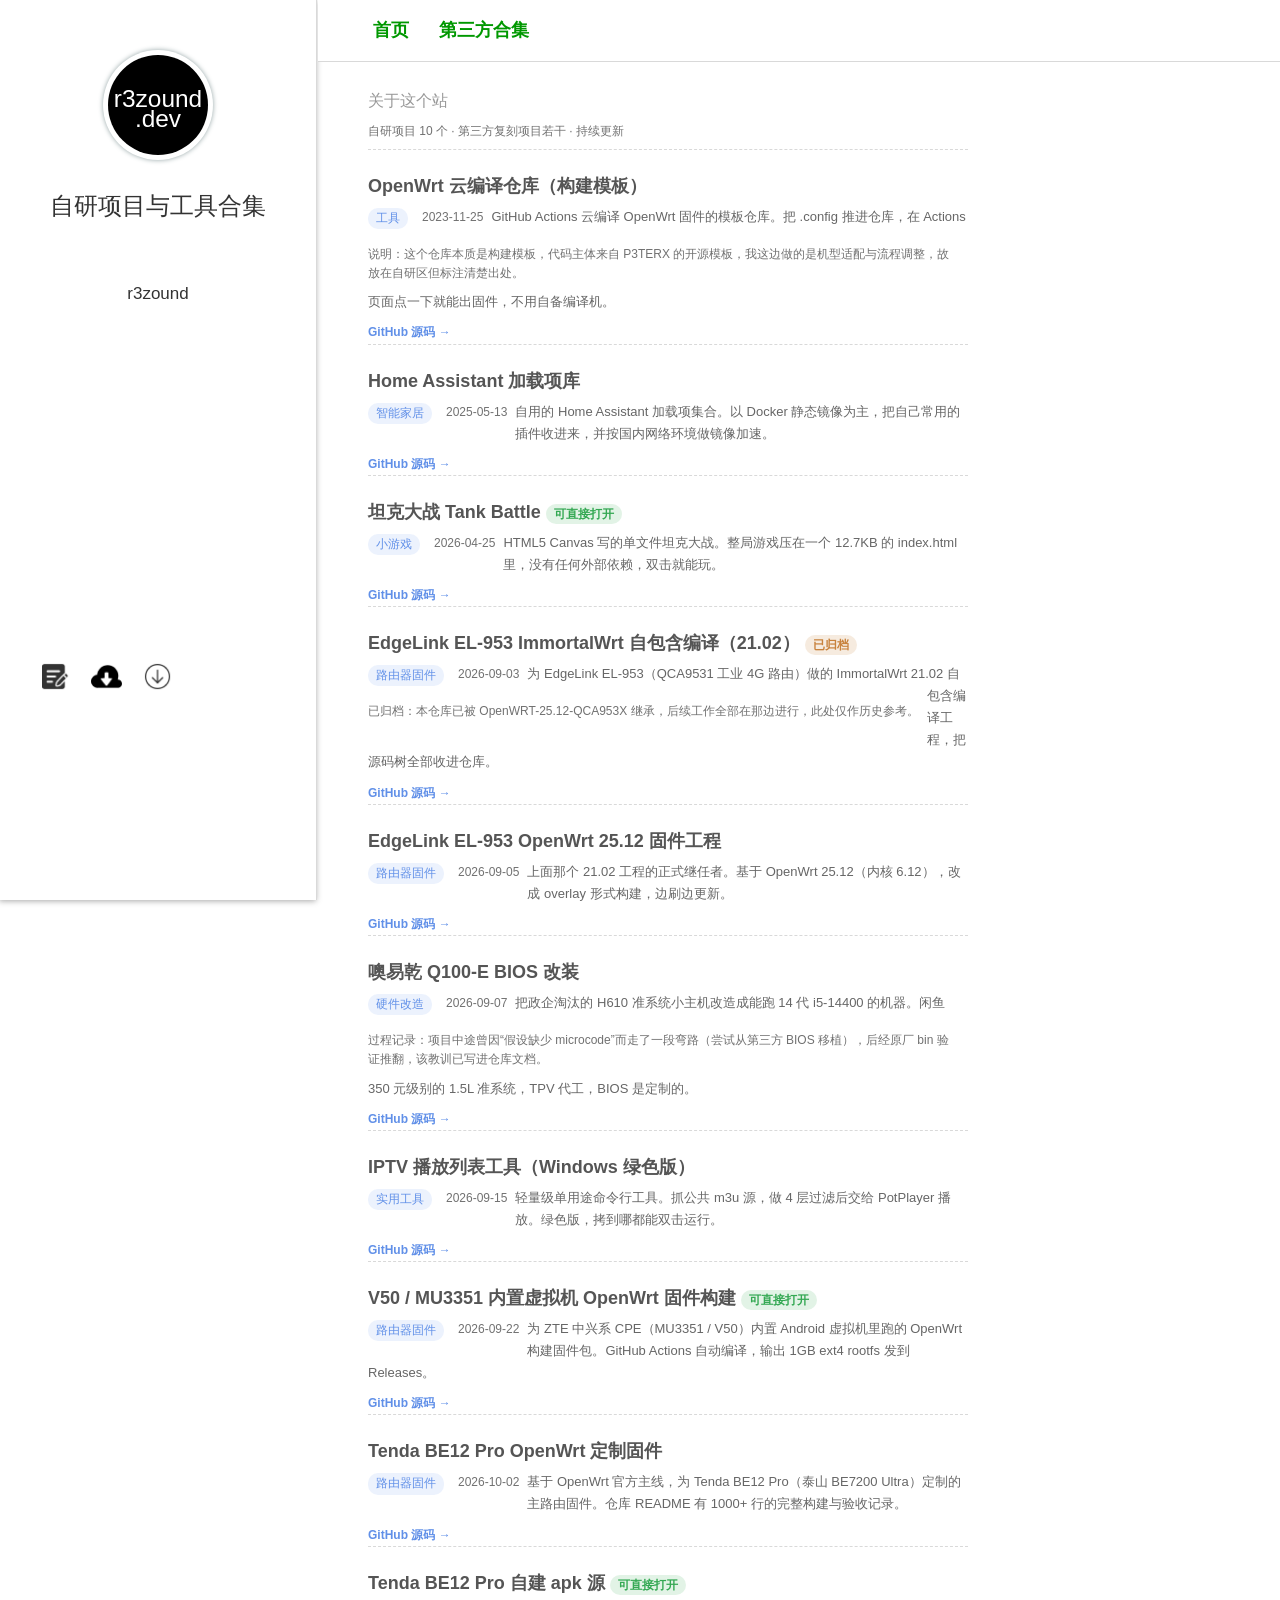
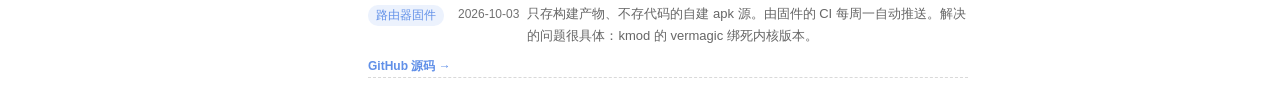
==== commit f78b2e2b: "rebuild site: drop original blog, publish 10 own projects + third-party index" ====
--- a/index.html
+++ b/index.html
@@ -1,3454 +1,225 @@
 <!DOCTYPE html>
-<html lang="en">
+<html lang="zh-CN">
 <head>
   <meta charset="UTF-8">
   <meta http-equiv="X-UA-Compatible" content="IE=edge,chrome=1">
   <meta name="viewport" content="width=device-width, initial-scale=1, maximum-scale=1, user-scalable=no">
-  <meta name="keywords" content="hexo,个人博客,blog" />
-  <meta name="description" content="Powersee 的个人博客" />
-  <meta http-equiv="x-dns-prefetch-control" content="on">
-  <link rel="dns-prefetch" href="https://busuanzi.ibruce.info">
-  <link rel="dns-prefetch" href="https://at.alicdn.com">
-  
-  
-  
-  <link rel="stylesheet" type="text/css" href="/./style/main.css">
-	<link rel="shortcut icon" href="/blog.svg" title="Favicon">
-	<title>Powersee的博客</title>
-  
-  
-<meta name="generator" content="Hexo 6.0.0"><link rel="alternate" href="/atom.xml" title="Powersee的博客" type="application/atom+xml">
+  <meta name="keywords" content="r3zound 的项目站, r3zound, GitHub, 开源项目">
+  <meta name="description" content="自研项目与工具合集">
+  <link rel="stylesheet" type="text/css" href="/style/main.css">
+  <link rel="stylesheet" type="text/css" href="/assets/site.css">
+  <link rel="shortcut icon" href="/images/favicon.ico" title="Favicon">
+  <title>r3zound 的项目站</title>
 </head>
 <body>
   <div class="left-aside">
-    <!-- <div class="face-img"><img src="/./img/powersee.jpeg"></div> -->
     <div class="face-img">
       <svg xmlns="http://www.w3.org/2000/svg" width="180" height="180" viewBox="0 0 180 180">
-        <rect width="100%" height="100%" fill="black"></rect> <!-- 黑色背景矩形 -->
-        <text x="50%" y="45%" text-anchor="middle" dy=".3em" fill="white" font-size="48" font-family="sans-serif">Power</text> <!-- 文字 "Power"，居中对齐，白色填充，字号 48px，字体 sans-serif -->
-          <text x="50%" y="65%" text-anchor="middle" dy=".3em" fill="white" font-size="48" font-family="sans-serif">_see</text>
+        <rect width="100%" height="100%" fill="black"></rect>
+        <text x="50%" y="45%" text-anchor="middle" dy=".3em" fill="white" font-size="44" font-family="sans-serif">r3zound</text>
+        <text x="50%" y="65%" text-anchor="middle" dy=".3em" fill="white" font-size="44" font-family="sans-serif">.dev</text>
       </svg>
     </div>
     <div class="intro-word">
-        <h2></h2>
-        <p>powersee</p>
+        <h2>自研项目与工具合集</h2>
+        <p>r3zound</p>
     </div>
     <div class="sns">
         <ul>
-            
             <li>
-                <a target="_blank" href="mailto:powersee@powersee.top" title="电子邮箱">
-                    <img src="/./img/icon-email.png" alt="电子邮箱" data-tooltip="电子邮箱">
+                <a target="_blank" rel="noopener" href="https://github.com/r3zound" title="GitHub">
+                    <img src="/assets/icons/blog.png" alt="GitHub" data-tooltip="GitHub">
                 </a>
             </li>
-            
             <li>
-                <a target="_blank" href="https://blog.powersee.top/" title="备份博客">
-                    <img src="/./img/blog.png" alt="备份博客" data-tooltip="备份博客">
+                <a target="_blank" rel="noopener" href="https://github.com/r3zound?tab=repositories" title="全部仓库">
+                    <img src="/assets/icons/download.png" alt="全部仓库" data-tooltip="全部仓库">
                 </a>
             </li>
-            
             <li>
-                <a target="_blank" href="https://pan.powersee.top/" title="下载站">
-                    <img src="/./img/download.png" alt="下载站" data-tooltip="下载站">
+                <a target="_blank" rel="noopener" href="https://github.com/r3zound/r3zound.github.io" title="本站在 GitHub">
+                    <img src="/assets/icons/epan.png" alt="本站在 GitHub" data-tooltip="本站在 GitHub">
                 </a>
             </li>
-            
-            <li>
-                <a target="_blank" href="http://veger.ysepan.com/" title="E 盘">
-                    <img src="/./img/epan.png" alt="E 盘" data-tooltip="E 盘">
-                </a>
-            </li>
-            
-            <li>
-                <a target="_blank" href="/atom.xml" title="RSS">
-                    <img src="/./img/icon-rss.png" alt="RSS" data-tooltip="RSS">
-                </a>
-            </li>
-            
         </ul>
     </div>
 </div>
-<div class="right-aside">
+  <div class="right-aside">
     <div class="right-nav ms">
         <div class="main">
           <svg id="nav-menu" class="icon icon-menu" aria-hidden="true">
             <use xlink:href="#icon-menu"></use>
           </svg>
           <ul class="left">
-              
+            <li><a href="/" class="active">首页</a></li>
+            <li><a href="/third-party/" class="">第三方合集</a></li>
           </ul>
-          <div class="search">
-            <div class="search-box">
-              <input type="search"  id="search" class="input-search" placeholder="搜索">
-              <i class="icon-search"></i>
-              <div class="search-result-box">
-                <ul id="search-result"></ul>
-              </div>
-            </div>
-            <svg id="nav-search" class="icon icon-search" aria-hidden="true">
-              <use xlink:href="#icon-search"></use>
-            </svg>
-          </div>
         </div>
     </div>
     <div class="right-main">
-        <!-- <div class="category">
-            <ul>
-                <li><a href="/" class="active">最新</a></li>
-                
-                    <li><a href="/categories/mac/" class="">mac</a></li>
-                
-                    <li><a href="/categories/手机/" class="">手机</a></li>
-                
-                    <li><a href="/categories/服务器/" class="">服务器</a></li>
-                
-                    <li><a href="/categories/随笔/" class="">随笔</a></li>
-                
-            </ul>
-        </div> -->
         <div class="clear"></div>
         <div class="list">
-            <div>
-                
-                
-  
-    <div class="item">
-      <div class="title">
-        <a href="/2023/05/qnap-nfs/">威联通 qnap 使用 NFS 共享文件</a>
-      </div>
-      <div class="info">
-        <ul>
-          <li>发布 <time datetime="2023-05-13T16:29:37.000Z" itemprop="date">2023-05-14</time>
-          </li>
-          
-          <!--<li> 评论 <span id = "url::https://powersee.github.io/2023/05/qnap-nfs/" class = "cy_cmt_count" ></span>
-          </li>-->
-        </ul>
-      </div>
-    </div>
-  
-
-
-                
-                
-  
-    <div class="item">
-      <div class="title">
-        <a href="/2023/05/Mac-jfif/">Mac 如何将 jfif 图片转换为 jpg</a>
-      </div>
-      <div class="info">
-        <ul>
-          <li>发布 <time datetime="2023-05-12T16:39:11.000Z" itemprop="date">2023-05-13</time>
-          </li>
-          
-          <!--<li> 评论 <span id = "url::https://powersee.github.io/2023/05/Mac-jfif/" class = "cy_cmt_count" ></span>
-          </li>-->
-        </ul>
-      </div>
-    </div>
-  
-
-
-                
-                
-  
-    <div class="item">
-      <div class="title">
-        <a href="/2023/05/qnap-crontab/">威联通 qnap 定时执行 Python 脚本</a>
-      </div>
-      <div class="info">
-        <ul>
-          <li>发布 <time datetime="2023-05-11T16:01:33.000Z" itemprop="date">2023-05-12</time>
-          </li>
-          
-          <!--<li> 评论 <span id = "url::https://powersee.github.io/2023/05/qnap-crontab/" class = "cy_cmt_count" ></span>
-          </li>-->
-        </ul>
-      </div>
-    </div>
-  
-
-
-                
-                
-  
-    <div class="item">
-      <div class="title">
-        <a href="/2023/05/qnap-python3/">威联通 qnap 使用 Python3</a>
-      </div>
-      <div class="info">
-        <ul>
-          <li>发布 <time datetime="2023-05-11T07:43:55.000Z" itemprop="date">2023-05-11</time>
-          </li>
-          
-          <!--<li> 评论 <span id = "url::https://powersee.github.io/2023/05/qnap-python3/" class = "cy_cmt_count" ></span>
-          </li>-->
-        </ul>
-      </div>
-    </div>
-  
-
-
-                
-                
-  
-    <div class="item">
-      <div class="title">
-        <a href="/2023/05/hexo-img-before-render/">hexo 使用自定义脚本，在渲染前检查图片链接</a>
-      </div>
-      <div class="info">
-        <ul>
-          <li>发布 <time datetime="2023-05-07T15:57:32.000Z" itemprop="date">2023-05-07</time>
-          </li>
-          
-          <!--<li> 评论 <span id = "url::https://powersee.github.io/2023/05/hexo-img-before-render/" class = "cy_cmt_count" ></span>
-          </li>-->
-        </ul>
-      </div>
-    </div>
-  
-
-
-                
-                
-  
-    <div class="item">
-      <div class="title">
-        <a href="/2023/05/hexo-custom-script/">hexo 自定义 js 脚本</a>
-      </div>
-      <div class="info">
-        <ul>
-          <li>发布 <time datetime="2023-05-06T07:53:23.000Z" itemprop="date">2023-05-06</time>
-          </li>
-          
-          <!--<li> 评论 <span id = "url::https://powersee.github.io/2023/05/hexo-custom-script/" class = "cy_cmt_count" ></span>
-          </li>-->
-        </ul>
-      </div>
-    </div>
-  
-
-
-                
-                
-  
-    <div class="item">
-      <div class="title">
-        <a href="/2023/05/tieba-image-download/">贴吧图片批量下载器</a>
-      </div>
-      <div class="info">
-        <ul>
-          <li>发布 <time datetime="2023-05-05T15:04:25.000Z" itemprop="date">2023-05-05</time>
-          </li>
-          
-          <!--<li> 评论 <span id = "url::https://powersee.github.io/2023/05/tieba-image-download/" class = "cy_cmt_count" ></span>
-          </li>-->
-        </ul>
-      </div>
-    </div>
-  
-
-
-                
-                
-  
-    <div class="item">
-      <div class="title">
-        <a href="/2023/05/hexo-js-css-no-work/">hexo 更改 js、css 后不生效怎么解决</a>
-      </div>
-      <div class="info">
-        <ul>
-          <li>发布 <time datetime="2023-05-04T15:09:07.000Z" itemprop="date">2023-05-04</time>
-          </li>
-          
-          <!--<li> 评论 <span id = "url::https://powersee.github.io/2023/05/hexo-js-css-no-work/" class = "cy_cmt_count" ></span>
-          </li>-->
-        </ul>
-      </div>
-    </div>
-  
-
-
-                
-                
-  
-    <div class="item">
-      <div class="title">
-        <a href="/2023/05/crontab-env/">crontab 中如何设置环境变量</a>
-      </div>
-      <div class="info">
-        <ul>
-          <li>发布 <time datetime="2023-05-02T16:52:46.000Z" itemprop="date">2023-05-03</time>
-          </li>
-          
-          <!--<li> 评论 <span id = "url::https://powersee.github.io/2023/05/crontab-env/" class = "cy_cmt_count" ></span>
-          </li>-->
-        </ul>
-      </div>
-    </div>
-  
-
-
-                
-                
-  
-    <div class="item">
-      <div class="title">
-        <a href="/2023/05/hexo-typora-img/">让 hexo 文章图片在 typora 里也能显示</a>
-      </div>
-      <div class="info">
-        <ul>
-          <li>发布 <time datetime="2023-05-02T10:10:45.000Z" itemprop="date">2023-05-02</time>
-          </li>
-          
-          <!--<li> 评论 <span id = "url::https://powersee.github.io/2023/05/hexo-typora-img/" class = "cy_cmt_count" ></span>
-          </li>-->
-        </ul>
-      </div>
-    </div>
-  
-
-
-                
-                
-  
-    <div class="item">
-      <div class="title">
-        <a href="/2023/05/MonitorControl/">Mac 控制外接显示器亮度 MonitorControl</a>
-      </div>
-      <div class="info">
-        <ul>
-          <li>发布 <time datetime="2023-05-01T01:59:25.000Z" itemprop="date">2023-05-01</time>
-          </li>
-          
-          <!--<li> 评论 <span id = "url::https://powersee.github.io/2023/05/MonitorControl/" class = "cy_cmt_count" ></span>
-          </li>-->
-        </ul>
-      </div>
-    </div>
-  
-
-
-                
-                
-  
-    <div class="item">
-      <div class="title">
-        <a href="/2023/04/js-replace-img-link/">大聪明，用 js 替换图片链接，抛弃对象存储</a>
-      </div>
-      <div class="info">
-        <ul>
-          <li>发布 <time datetime="2023-04-29T16:03:57.000Z" itemprop="date">2023-04-30</time>
-          </li>
-          
-          <!--<li> 评论 <span id = "url::https://powersee.github.io/2023/04/js-replace-img-link/" class = "cy_cmt_count" ></span>
-          </li>-->
-        </ul>
-      </div>
-    </div>
-  
-
-
-                
-                
-  
-    <div class="item">
-      <div class="title">
-        <a href="/2023/04/blog-logo-svg/">将博客头像更改为 SVG</a>
-      </div>
-      <div class="info">
-        <ul>
-          <li>发布 <time datetime="2023-04-28T16:11:04.000Z" itemprop="date">2023-04-29</time>
-          </li>
-          
-          <!--<li> 评论 <span id = "url::https://powersee.github.io/2023/04/blog-logo-svg/" class = "cy_cmt_count" ></span>
-          </li>-->
-        </ul>
-      </div>
-    </div>
-  
-
-
-                
-                
-  
-    <div class="item">
-      <div class="title">
-        <a href="/2023/04/screentime-helpviewer/">Mac 屏幕使用时间被 HelpViewer 占满</a>
-      </div>
-      <div class="info">
-        <ul>
-          <li>发布 <time datetime="2023-04-27T17:15:40.000Z" itemprop="date">2023-04-28</time>
-          </li>
-          
-          <!--<li> 评论 <span id = "url::https://powersee.github.io/2023/04/screentime-helpviewer/" class = "cy_cmt_count" ></span>
-          </li>-->
-        </ul>
-      </div>
-    </div>
-  
-
-
-                
-                
-  
-    <div class="item">
-      <div class="title">
-        <a href="/2023/04/Firefox-no-update/">如何禁止 Firefox 的更新提示</a>
-      </div>
-      <div class="info">
-        <ul>
-          <li>发布 <time datetime="2023-04-26T16:18:00.000Z" itemprop="date">2023-04-27</time>
-          </li>
-          
-          <!--<li> 评论 <span id = "url::https://powersee.github.io/2023/04/Firefox-no-update/" class = "cy_cmt_count" ></span>
-          </li>-->
-        </ul>
-      </div>
-    </div>
-  
-
-
-                
-                
-  
-    <div class="item">
-      <div class="title">
-        <a href="/2023/04/DBeaver-postgresql/">解决 DBeaver 只显示默认的一个数据库 postgres</a>
-      </div>
-      <div class="info">
-        <ul>
-          <li>发布 <time datetime="2023-04-25T17:04:46.000Z" itemprop="date">2023-04-26</time>
-          </li>
-          
-          <!--<li> 评论 <span id = "url::https://powersee.github.io/2023/04/DBeaver-postgresql/" class = "cy_cmt_count" ></span>
-          </li>-->
-        </ul>
-      </div>
-    </div>
-  
-
-
-                
-                
-  
-    <div class="item">
-      <div class="title">
-        <a href="/2023/04/docker-postgresql/">使用 Docker 运行 PostgreSQL 数据库</a>
-      </div>
-      <div class="info">
-        <ul>
-          <li>发布 <time datetime="2023-04-24T16:00:24.000Z" itemprop="date">2023-04-25</time>
-          </li>
-          
-          <!--<li> 评论 <span id = "url::https://powersee.github.io/2023/04/docker-postgresql/" class = "cy_cmt_count" ></span>
-          </li>-->
-        </ul>
-      </div>
-    </div>
-  
-
-
-                
-                
-  
-    <div class="item">
-      <div class="title">
-        <a href="/2023/04/chkservice/">chkservice 图形化管理 systemd</a>
-      </div>
-      <div class="info">
-        <ul>
-          <li>发布 <time datetime="2023-04-23T16:09:15.000Z" itemprop="date">2023-04-24</time>
-          </li>
-          
-          <!--<li> 评论 <span id = "url::https://powersee.github.io/2023/04/chkservice/" class = "cy_cmt_count" ></span>
-          </li>-->
-        </ul>
-      </div>
-    </div>
-  
-
-
-                
-                
-  
-    <div class="item">
-      <div class="title">
-        <a href="/2023/04/ranger/">命令行中的文件管理器 ranger</a>
-      </div>
-      <div class="info">
-        <ul>
-          <li>发布 <time datetime="2023-04-22T16:10:57.000Z" itemprop="date">2023-04-23</time>
-          </li>
-          
-          <!--<li> 评论 <span id = "url::https://powersee.github.io/2023/04/ranger/" class = "cy_cmt_count" ></span>
-          </li>-->
-        </ul>
-      </div>
-    </div>
-  
-
-
-                
-                
-  
-    <div class="item">
-      <div class="title">
-        <a href="/2023/04/github-proxy/">自建 GitHub 代理服务</a>
-      </div>
-      <div class="info">
-        <ul>
-          <li>发布 <time datetime="2023-04-21T16:08:43.000Z" itemprop="date">2023-04-22</time>
-          </li>
-          
-          <!--<li> 评论 <span id = "url::https://powersee.github.io/2023/04/github-proxy/" class = "cy_cmt_count" ></span>
-          </li>-->
-        </ul>
-      </div>
-    </div>
-  
-
-
-                
-                
-  
-    <div class="item">
-      <div class="title">
-        <a href="/2023/04/fathom/">自建网站访问统计服务 fathom</a>
-      </div>
-      <div class="info">
-        <ul>
-          <li>发布 <time datetime="2023-04-20T16:07:27.000Z" itemprop="date">2023-04-21</time>
-          </li>
-          
-          <!--<li> 评论 <span id = "url::https://powersee.github.io/2023/04/fathom/" class = "cy_cmt_count" ></span>
-          </li>-->
-        </ul>
-      </div>
-    </div>
-  
-
-
-                
-                
-  
-    <div class="item">
-      <div class="title">
-        <a href="/2023/04/mac-image-to-text/">Mac 提取图片中的文字，断网也能用</a>
-      </div>
-      <div class="info">
-        <ul>
-          <li>发布 <time datetime="2023-04-19T16:01:02.000Z" itemprop="date">2023-04-20</time>
-          </li>
-          
-          <!--<li> 评论 <span id = "url::https://powersee.github.io/2023/04/mac-image-to-text/" class = "cy_cmt_count" ></span>
-          </li>-->
-        </ul>
-      </div>
-    </div>
-  
-
-
-                
-                
-  
-    <div class="item">
-      <div class="title">
-        <a href="/2023/04/about-oss/">对象存储到底是什么东西？为何能轻松掏空我们的钱包？</a>
-      </div>
-      <div class="info">
-        <ul>
-          <li>发布 <time datetime="2023-04-18T16:02:17.000Z" itemprop="date">2023-04-19</time>
-          </li>
-          
-          <!--<li> 评论 <span id = "url::https://powersee.github.io/2023/04/about-oss/" class = "cy_cmt_count" ></span>
-          </li>-->
-        </ul>
-      </div>
-    </div>
-  
-
-
-                
-                
-  
-    <div class="item">
-      <div class="title">
-        <a href="/2023/04/imagemagick-shadow/">使用 imagemagick 给图片添加阴影</a>
-      </div>
-      <div class="info">
-        <ul>
-          <li>发布 <time datetime="2023-04-17T16:09:42.000Z" itemprop="date">2023-04-18</time>
-          </li>
-          
-          <!--<li> 评论 <span id = "url::https://powersee.github.io/2023/04/imagemagick-shadow/" class = "cy_cmt_count" ></span>
-          </li>-->
-        </ul>
-      </div>
-    </div>
-  
-
-
-                
-                
-  
-    <div class="item">
-      <div class="title">
-        <a href="/2023/04/macos-crontab-not-permitted/">解决 crontab 中执行 rsync 没有权限问题</a>
-      </div>
-      <div class="info">
-        <ul>
-          <li>发布 <time datetime="2023-04-16T16:06:15.000Z" itemprop="date">2023-04-17</time>
-          </li>
-          
-          <!--<li> 评论 <span id = "url::https://powersee.github.io/2023/04/macos-crontab-not-permitted/" class = "cy_cmt_count" ></span>
-          </li>-->
-        </ul>
-      </div>
-    </div>
-  
-
-
-                
-                
-  
-    <div class="item">
-      <div class="title">
-        <a href="/2023/04/tbz/">tbz 如何解压</a>
-      </div>
-      <div class="info">
-        <ul>
-          <li>发布 <time datetime="2023-04-15T16:06:52.000Z" itemprop="date">2023-04-16</time>
-          </li>
-          
-          <!--<li> 评论 <span id = "url::https://powersee.github.io/2023/04/tbz/" class = "cy_cmt_count" ></span>
-          </li>-->
-        </ul>
-      </div>
-    </div>
-  
-
-
-                
-                
-  
-    <div class="item">
-      <div class="title">
-        <a href="/2023/04/nodejs-copy-and-move/">Node.js 如何复制和移动文件</a>
-      </div>
-      <div class="info">
-        <ul>
-          <li>发布 <time datetime="2023-04-14T17:19:23.000Z" itemprop="date">2023-04-15</time>
-          </li>
-          
-          <!--<li> 评论 <span id = "url::https://powersee.github.io/2023/04/nodejs-copy-and-move/" class = "cy_cmt_count" ></span>
-          </li>-->
-        </ul>
-      </div>
-    </div>
-  
-
-
-                
-                
-  
-    <div class="item">
-      <div class="title">
-        <a href="/2023/04/macos-update-to-specific-version/">如何升级 macOS 到特定版本</a>
-      </div>
-      <div class="info">
-        <ul>
-          <li>发布 <time datetime="2023-04-13T16:03:06.000Z" itemprop="date">2023-04-14</time>
-          </li>
-          
-          <!--<li> 评论 <span id = "url::https://powersee.github.io/2023/04/macos-update-to-specific-version/" class = "cy_cmt_count" ></span>
-          </li>-->
-        </ul>
-      </div>
-    </div>
-  
-
-
-                
-                
-  
-    <div class="item">
-      <div class="title">
-        <a href="/2023/04/iphone-ipad-remove-jailbreak/">如何去掉 iPhone iPad 上的越狱文件？</a>
-      </div>
-      <div class="info">
-        <ul>
-          <li>发布 <time datetime="2023-04-12T16:05:27.000Z" itemprop="date">2023-04-13</time>
-          </li>
-          
-          <!--<li> 评论 <span id = "url::https://powersee.github.io/2023/04/iphone-ipad-remove-jailbreak/" class = "cy_cmt_count" ></span>
-          </li>-->
-        </ul>
-      </div>
-    </div>
-  
-
-
-                
-                
-  
-    <div class="item">
-      <div class="title">
-        <a href="/2023/04/automator-input-box/">自动操作 automator 出现输入框后再运行脚本</a>
-      </div>
-      <div class="info">
-        <ul>
-          <li>发布 <time datetime="2023-04-11T16:13:21.000Z" itemprop="date">2023-04-12</time>
-          </li>
-          
-          <!--<li> 评论 <span id = "url::https://powersee.github.io/2023/04/automator-input-box/" class = "cy_cmt_count" ></span>
-          </li>-->
-        </ul>
-      </div>
-    </div>
-  
-
-
-                
-                
-  
-    <div class="item">
-      <div class="title">
-        <a href="/2023/04/automator-quick-webp/">自动操作 automator 快速将图片转为 webp</a>
-      </div>
-      <div class="info">
-        <ul>
-          <li>发布 <time datetime="2023-04-10T16:16:29.000Z" itemprop="date">2023-04-11</time>
-          </li>
-          
-          <!--<li> 评论 <span id = "url::https://powersee.github.io/2023/04/automator-quick-webp/" class = "cy_cmt_count" ></span>
-          </li>-->
-        </ul>
-      </div>
-    </div>
-  
-
-
-                
-                
-  
-    <div class="item">
-      <div class="title">
-        <a href="/2023/04/calibre-6-15-1-ebook-viewer/">升级 Calibre 到 6.15.1</a>
-      </div>
-      <div class="info">
-        <ul>
-          <li>发布 <time datetime="2023-04-09T16:08:59.000Z" itemprop="date">2023-04-10</time>
-          </li>
-          
-          <!--<li> 评论 <span id = "url::https://powersee.github.io/2023/04/calibre-6-15-1-ebook-viewer/" class = "cy_cmt_count" ></span>
-          </li>-->
-        </ul>
-      </div>
-    </div>
-  
-
-
-                
-                
-  
-    <div class="item">
-      <div class="title">
-        <a href="/2023/04/mac-allow-apps-anywhere/">macOS 设置允许「任何来源」</a>
-      </div>
-      <div class="info">
-        <ul>
-          <li>发布 <time datetime="2023-04-08T16:56:57.000Z" itemprop="date">2023-04-09</time>
-          </li>
-          
-          <!--<li> 评论 <span id = "url::https://powersee.github.io/2023/04/mac-allow-apps-anywhere/" class = "cy_cmt_count" ></span>
-          </li>-->
-        </ul>
-      </div>
-    </div>
-  
-
-
-                
-                
-  
-    <div class="item">
-      <div class="title">
-        <a href="/2023/04/nushell-0-78-0/">Nu shell 升级到 0.78.0，一堆麻烦</a>
-      </div>
-      <div class="info">
-        <ul>
-          <li>发布 <time datetime="2023-04-07T16:13:24.000Z" itemprop="date">2023-04-08</time>
-          </li>
-          
-          <!--<li> 评论 <span id = "url::https://powersee.github.io/2023/04/nushell-0-78-0/" class = "cy_cmt_count" ></span>
-          </li>-->
-        </ul>
-      </div>
-    </div>
-  
-
-
-                
-                
-  
-    <div class="item">
-      <div class="title">
-        <a href="/2023/04/nushell-ohmyposh/">Nu shell Oh My Posh</a>
-      </div>
-      <div class="info">
-        <ul>
-          <li>发布 <time datetime="2023-04-06T17:42:53.000Z" itemprop="date">2023-04-07</time>
-          </li>
-          
-          <!--<li> 评论 <span id = "url::https://powersee.github.io/2023/04/nushell-ohmyposh/" class = "cy_cmt_count" ></span>
-          </li>-->
-        </ul>
-      </div>
-    </div>
-  
-
-
-                
-                
-  
-    <div class="item">
-      <div class="title">
-        <a href="/2023/04/windows-install-nushell-and-config/">Windows 安装 Nu shell 与配置</a>
-      </div>
-      <div class="info">
-        <ul>
-          <li>发布 <time datetime="2023-04-05T16:07:13.000Z" itemprop="date">2023-04-06</time>
-          </li>
-          
-          <!--<li> 评论 <span id = "url::https://powersee.github.io/2023/04/windows-install-nushell-and-config/" class = "cy_cmt_count" ></span>
-          </li>-->
-        </ul>
-      </div>
-    </div>
-  
-
-
-                
-                
-  
-    <div class="item">
-      <div class="title">
-        <a href="/2023/04/mac-screenshot2/">更改 Mac 截图快捷键、文件名、文件格式</a>
-      </div>
-      <div class="info">
-        <ul>
-          <li>发布 <time datetime="2023-04-04T17:38:02.000Z" itemprop="date">2023-04-05</time>
-          </li>
-          
-          <!--<li> 评论 <span id = "url::https://powersee.github.io/2023/04/mac-screenshot2/" class = "cy_cmt_count" ></span>
-          </li>-->
-        </ul>
-      </div>
-    </div>
-  
-
-
-                
-                
-  
-    <div class="item">
-      <div class="title">
-        <a href="/2023/04/windows-where/">Windows 上 where 命令</a>
-      </div>
-      <div class="info">
-        <ul>
-          <li>发布 <time datetime="2023-04-04T03:52:13.000Z" itemprop="date">2023-04-04</time>
-          </li>
-          
-          <!--<li> 评论 <span id = "url::https://powersee.github.io/2023/04/windows-where/" class = "cy_cmt_count" ></span>
-          </li>-->
-        </ul>
-      </div>
-    </div>
-  
-
-
-                
-                
-  
-    <div class="item">
-      <div class="title">
-        <a href="/2023/04/blog-image-optimize/">我的图片优化方案</a>
-      </div>
-      <div class="info">
-        <ul>
-          <li>发布 <time datetime="2023-04-02T17:26:05.000Z" itemprop="date">2023-04-03</time>
-          </li>
-          
-          <!--<li> 评论 <span id = "url::https://powersee.github.io/2023/04/blog-image-optimize/" class = "cy_cmt_count" ></span>
-          </li>-->
-        </ul>
-      </div>
-    </div>
-  
-
-
-                
-                
-  
-    <div class="item">
-      <div class="title">
-        <a href="/2023/04/powershell-ohmyposh/">安装 ohmyposh 来美化 powershell</a>
-      </div>
-      <div class="info">
-        <ul>
-          <li>发布 <time datetime="2023-04-02T07:09:34.000Z" itemprop="date">2023-04-02</time>
-          </li>
-          
-          <!--<li> 评论 <span id = "url::https://powersee.github.io/2023/04/powershell-ohmyposh/" class = "cy_cmt_count" ></span>
-          </li>-->
-        </ul>
-      </div>
-    </div>
-  
-
-
-                
-                
-  
-    <div class="item">
-      <div class="title">
-        <a href="/2023/04/mac-shell-you-have-new-mail/">Mac 打开 shell 之后，提示 You have new mail</a>
-      </div>
-      <div class="info">
-        <ul>
-          <li>发布 <time datetime="2023-03-31T17:15:01.000Z" itemprop="date">2023-04-01</time>
-          </li>
-          
-          <!--<li> 评论 <span id = "url::https://powersee.github.io/2023/04/mac-shell-you-have-new-mail/" class = "cy_cmt_count" ></span>
-          </li>-->
-        </ul>
-      </div>
-    </div>
-  
-
-
-                
-                
-  
-    <div class="item">
-      <div class="title">
-        <a href="/2023/03/mac-screenshot/">Mac 截图的相关了解</a>
-      </div>
-      <div class="info">
-        <ul>
-          <li>发布 <time datetime="2023-03-31T02:31:09.000Z" itemprop="date">2023-03-31</time>
-          </li>
-          
-          <!--<li> 评论 <span id = "url::https://powersee.github.io/2023/03/mac-screenshot/" class = "cy_cmt_count" ></span>
-          </li>-->
-        </ul>
-      </div>
-    </div>
-  
-
-
-                
-                
-  
-    <div class="item">
-      <div class="title">
-        <a href="/2023/03/iterm2-notification/">让 iTerm2 命令执行完之后，弹出通知</a>
-      </div>
-      <div class="info">
-        <ul>
-          <li>发布 <time datetime="2023-03-30T06:04:33.000Z" itemprop="date">2023-03-30</time>
-          </li>
-          
-          <!--<li> 评论 <span id = "url::https://powersee.github.io/2023/03/iterm2-notification/" class = "cy_cmt_count" ></span>
-          </li>-->
-        </ul>
-      </div>
-    </div>
-  
-
-
-                
-                
-  
-    <div class="item">
-      <div class="title">
-        <a href="/2023/03/add-timestamp-to-images/">给图片加时间戳水印</a>
-      </div>
-      <div class="info">
-        <ul>
-          <li>发布 <time datetime="2023-03-29T00:12:33.000Z" itemprop="date">2023-03-29</time>
-          </li>
-          
-          <!--<li> 评论 <span id = "url::https://powersee.github.io/2023/03/add-timestamp-to-images/" class = "cy_cmt_count" ></span>
-          </li>-->
-        </ul>
-      </div>
-    </div>
-  
-
-
-                
-                
-  
-    <div class="item">
-      <div class="title">
-        <a href="/2023/03/combine-pictures-into-a-video/">使用 ffmpeg 将图片合并为视频</a>
-      </div>
-      <div class="info">
-        <ul>
-          <li>发布 <time datetime="2023-03-28T06:38:50.000Z" itemprop="date">2023-03-28</time>
-          </li>
-          
-          <!--<li> 评论 <span id = "url::https://powersee.github.io/2023/03/combine-pictures-into-a-video/" class = "cy_cmt_count" ></span>
-          </li>-->
-        </ul>
-      </div>
-    </div>
-  
-
-
-                
-                
-  
-    <div class="item">
-      <div class="title">
-        <a href="/2023/03/create-mac-app-from-command-line-scripts/">将 Mac 上的 shell 脚本，变成原生 Mac 图形应用</a>
-      </div>
-      <div class="info">
-        <ul>
-          <li>发布 <time datetime="2023-03-27T04:09:13.000Z" itemprop="date">2023-03-27</time>
-          </li>
-          
-          <!--<li> 评论 <span id = "url::https://powersee.github.io/2023/03/create-mac-app-from-command-line-scripts/" class = "cy_cmt_count" ></span>
-          </li>-->
-        </ul>
-      </div>
-    </div>
-  
-
-
-                
-                
-  
-    <div class="item">
-      <div class="title">
-        <a href="/2023/03/WLAN-driver/">电脑无线网卡没有 WiFi 但是有蓝牙</a>
-      </div>
-      <div class="info">
-        <ul>
-          <li>发布 <time datetime="2023-03-26T06:00:39.000Z" itemprop="date">2023-03-26</time>
-          </li>
-          
-          <!--<li> 评论 <span id = "url::https://powersee.github.io/2023/03/WLAN-driver/" class = "cy_cmt_count" ></span>
-          </li>-->
-        </ul>
-      </div>
-    </div>
-  
-
-
-                
-                
-  
-    <div class="item">
-      <div class="title">
-        <a href="/2023/03/about-webp/">省流好助手，WebP 格式是真的强👍🏻</a>
-      </div>
-      <div class="info">
-        <ul>
-          <li>发布 <time datetime="2023-03-24T16:23:32.000Z" itemprop="date">2023-03-25</time>
-          </li>
-          
-          <!--<li> 评论 <span id = "url::https://powersee.github.io/2023/03/about-webp/" class = "cy_cmt_count" ></span>
-          </li>-->
-        </ul>
-      </div>
-    </div>
-  
-
-
-                
-                
-  
-    <div class="item">
-      <div class="title">
-        <a href="/2023/03/mac-command-line-take-photos/">Mac 使用命令行进行拍照</a>
-      </div>
-      <div class="info">
-        <ul>
-          <li>发布 <time datetime="2023-03-24T02:23:09.000Z" itemprop="date">2023-03-24</time>
-          </li>
-          
-          <!--<li> 评论 <span id = "url::https://powersee.github.io/2023/03/mac-command-line-take-photos/" class = "cy_cmt_count" ></span>
-          </li>-->
-        </ul>
-      </div>
-    </div>
-  
-
-
-                
-                
-  
-    <div class="item">
-      <div class="title">
-        <a href="/2023/03/css-chinese-font/">CSS 中文字体名称</a>
-      </div>
-      <div class="info">
-        <ul>
-          <li>发布 <time datetime="2023-03-22T16:16:31.000Z" itemprop="date">2023-03-23</time>
-          </li>
-          
-          <!--<li> 评论 <span id = "url::https://powersee.github.io/2023/03/css-chinese-font/" class = "cy_cmt_count" ></span>
-          </li>-->
-        </ul>
-      </div>
-    </div>
-  
-
-
-                
-                
-  
-    <div class="item">
-      <div class="title">
-        <a href="/2023/03/cocogoat-signin-synology/">椰羊签到——群晖自动完成米游社任务</a>
-      </div>
-      <div class="info">
-        <ul>
-          <li>发布 <time datetime="2023-03-22T02:36:34.000Z" itemprop="date">2023-03-22</time>
-          </li>
-          
-          <!--<li> 评论 <span id = "url::https://powersee.github.io/2023/03/cocogoat-signin-synology/" class = "cy_cmt_count" ></span>
-          </li>-->
-        </ul>
-      </div>
-    </div>
-  
-
-
-                
-                
-  
-    <div class="item">
-      <div class="title">
-        <a href="/2023/03/do-release-upgrade-ubuntu/">通过 do-release-upgrade 升级 Ubuntu 版本</a>
-      </div>
-      <div class="info">
-        <ul>
-          <li>发布 <time datetime="2023-03-20T16:19:46.000Z" itemprop="date">2023-03-21</time>
-          </li>
-          
-          <!--<li> 评论 <span id = "url::https://powersee.github.io/2023/03/do-release-upgrade-ubuntu/" class = "cy_cmt_count" ></span>
-          </li>-->
-        </ul>
-      </div>
-    </div>
-  
-
-
-                
-                
-  
-    <div class="item">
-      <div class="title">
-        <a href="/2023/03/tampermonkey-judge-text/">油猴脚本——先判断文本内容</a>
-      </div>
-      <div class="info">
-        <ul>
-          <li>发布 <time datetime="2023-03-20T13:29:34.000Z" itemprop="date">2023-03-20</time>
-          </li>
-          
-          <!--<li> 评论 <span id = "url::https://powersee.github.io/2023/03/tampermonkey-judge-text/" class = "cy_cmt_count" ></span>
-          </li>-->
-        </ul>
-      </div>
-    </div>
-  
-
-
-                
-                
-  
-    <div class="item">
-      <div class="title">
-        <a href="/2023/03/tampermonkey-auto-signin/">使用油猴脚本实现自动点击签到按钮</a>
-      </div>
-      <div class="info">
-        <ul>
-          <li>发布 <time datetime="2023-03-19T13:14:27.000Z" itemprop="date">2023-03-19</time>
-          </li>
-          
-          <!--<li> 评论 <span id = "url::https://powersee.github.io/2023/03/tampermonkey-auto-signin/" class = "cy_cmt_count" ></span>
-          </li>-->
-        </ul>
-      </div>
-    </div>
-  
-
-
-                
-                
-  
-    <div class="item">
-      <div class="title">
-        <a href="/2023/03/apt-proxy/">都什么年代了，还在手动修改 Linux 软件源？APT Proxy 使用体验</a>
-      </div>
-      <div class="info">
-        <ul>
-          <li>发布 <time datetime="2023-03-17T16:46:47.000Z" itemprop="date">2023-03-18</time>
-          </li>
-          
-          <!--<li> 评论 <span id = "url::https://powersee.github.io/2023/03/apt-proxy/" class = "cy_cmt_count" ></span>
-          </li>-->
-        </ul>
-      </div>
-    </div>
-  
-
-
-                
-                
-  
-    <div class="item">
-      <div class="title">
-        <a href="/2023/03/auto-correct/">自动纠正文章中的格式 autocorrect</a>
-      </div>
-      <div class="info">
-        <ul>
-          <li>发布 <time datetime="2023-03-17T05:58:56.000Z" itemprop="date">2023-03-17</time>
-          </li>
-          
-          <!--<li> 评论 <span id = "url::https://powersee.github.io/2023/03/auto-correct/" class = "cy_cmt_count" ></span>
-          </li>-->
-        </ul>
-      </div>
-    </div>
-  
-
-
-                
-                
-  
-    <div class="item">
-      <div class="title">
-        <a href="/2023/03/why-apt-no-need-for-confirm/">为什么使用 apt 安装某些应用的时候，不需要按 y 确认？</a>
-      </div>
-      <div class="info">
-        <ul>
-          <li>发布 <time datetime="2023-03-16T02:33:21.000Z" itemprop="date">2023-03-16</time>
-          </li>
-          
-          <!--<li> 评论 <span id = "url::https://powersee.github.io/2023/03/why-apt-no-need-for-confirm/" class = "cy_cmt_count" ></span>
-          </li>-->
-        </ul>
-      </div>
-    </div>
-  
-
-
-                
-                
-  
-    <div class="item">
-      <div class="title">
-        <a href="/2023/03/docker-golang-compile-riscv-app/">在 docker 中使用 Golang 编译 RISC-V 应用</a>
-      </div>
-      <div class="info">
-        <ul>
-          <li>发布 <time datetime="2023-03-15T07:14:38.000Z" itemprop="date">2023-03-15</time>
-          </li>
-          
-          <!--<li> 评论 <span id = "url::https://powersee.github.io/2023/03/docker-golang-compile-riscv-app/" class = "cy_cmt_count" ></span>
-          </li>-->
-        </ul>
-      </div>
-    </div>
-  
-
-
-                
-                
-  
-    <div class="item">
-      <div class="title">
-        <a href="/2023/03/clean-up-the-server-disk/">记一次清理服务器硬盘空间</a>
-      </div>
-      <div class="info">
-        <ul>
-          <li>发布 <time datetime="2023-03-14T06:06:45.000Z" itemprop="date">2023-03-14</time>
-          </li>
-          
-          <!--<li> 评论 <span id = "url::https://powersee.github.io/2023/03/clean-up-the-server-disk/" class = "cy_cmt_count" ></span>
-          </li>-->
-        </ul>
-      </div>
-    </div>
-  
-
-
-                
-                
-  
-    <div class="item">
-      <div class="title">
-        <a href="/2023/03/synology-update-docker-container/">群晖 NAS 里怎么更新 Docker 容器</a>
-      </div>
-      <div class="info">
-        <ul>
-          <li>发布 <time datetime="2023-03-13T11:25:36.000Z" itemprop="date">2023-03-13</time>
-          </li>
-          
-          <!--<li> 评论 <span id = "url::https://powersee.github.io/2023/03/synology-update-docker-container/" class = "cy_cmt_count" ></span>
-          </li>-->
-        </ul>
-      </div>
-    </div>
-  
-
-
-                
-                
-  
-    <div class="item">
-      <div class="title">
-        <a href="/2023/03/specified-pixels-rectangle/">如何创建一个指定像素的矩形？Photoshop 和 Affinity Photo</a>
-      </div>
-      <div class="info">
-        <ul>
-          <li>发布 <time datetime="2023-03-12T15:23:05.000Z" itemprop="date">2023-03-12</time>
-          </li>
-          
-          <!--<li> 评论 <span id = "url::https://powersee.github.io/2023/03/specified-pixels-rectangle/" class = "cy_cmt_count" ></span>
-          </li>-->
-        </ul>
-      </div>
-    </div>
-  
-
-
-                
-                
-  
-    <div class="item">
-      <div class="title">
-        <a href="/2023/03/synology-root-ssh/">群晖建立永久 root 账号</a>
-      </div>
-      <div class="info">
-        <ul>
-          <li>发布 <time datetime="2023-03-11T02:15:47.000Z" itemprop="date">2023-03-11</time>
-          </li>
-          
-          <!--<li> 评论 <span id = "url::https://powersee.github.io/2023/03/synology-root-ssh/" class = "cy_cmt_count" ></span>
-          </li>-->
-        </ul>
-      </div>
-    </div>
-  
-
-
-                
-                
-  
-    <div class="item">
-      <div class="title">
-        <a href="/2023/03/MIUI13-Android-widget/">MIUI13 如何添加桌面小部件？</a>
-      </div>
-      <div class="info">
-        <ul>
-          <li>发布 <time datetime="2023-03-10T06:07:36.000Z" itemprop="date">2023-03-10</time>
-          </li>
-          
-          <!--<li> 评论 <span id = "url::https://powersee.github.io/2023/03/MIUI13-Android-widget/" class = "cy_cmt_count" ></span>
-          </li>-->
-        </ul>
-      </div>
-    </div>
-  
-
-
-                
-                
-  
-    <div class="item">
-      <div class="title">
-        <a href="/2023/03/windows-powershell/">powershell 的别名、函数与配置文件</a>
-      </div>
-      <div class="info">
-        <ul>
-          <li>发布 <time datetime="2023-03-09T06:13:11.000Z" itemprop="date">2023-03-09</time>
-          </li>
-          
-          <!--<li> 评论 <span id = "url::https://powersee.github.io/2023/03/windows-powershell/" class = "cy_cmt_count" ></span>
-          </li>-->
-        </ul>
-      </div>
-    </div>
-  
-
-
-                
-                
-  
-    <div class="item">
-      <div class="title">
-        <a href="/2023/03/windows-path/">Windows 环境变量</a>
-      </div>
-      <div class="info">
-        <ul>
-          <li>发布 <time datetime="2023-03-08T15:31:04.000Z" itemprop="date">2023-03-08</time>
-          </li>
-          
-          <!--<li> 评论 <span id = "url::https://powersee.github.io/2023/03/windows-path/" class = "cy_cmt_count" ></span>
-          </li>-->
-        </ul>
-      </div>
-    </div>
-  
-
-
-                
-                
-  
-    <div class="item">
-      <div class="title">
-        <a href="/2023/03/pyperclip/">使用 Python 读写剪贴板中的内容 pyperclip</a>
-      </div>
-      <div class="info">
-        <ul>
-          <li>发布 <time datetime="2023-03-04T07:50:18.000Z" itemprop="date">2023-03-04</time>
-          </li>
-          
-          <!--<li> 评论 <span id = "url::https://powersee.github.io/2023/03/pyperclip/" class = "cy_cmt_count" ></span>
-          </li>-->
-        </ul>
-      </div>
-    </div>
-  
-
-
-                
-                
-  
-    <div class="item">
-      <div class="title">
-        <a href="/2023/03/google-play-store-auto-update/">Google Play Store 自动更新如何关闭？</a>
-      </div>
-      <div class="info">
-        <ul>
-          <li>发布 <time datetime="2023-03-03T03:38:00.000Z" itemprop="date">2023-03-03</time>
-          </li>
-          
-          <!--<li> 评论 <span id = "url::https://powersee.github.io/2023/03/google-play-store-auto-update/" class = "cy_cmt_count" ></span>
-          </li>-->
-        </ul>
-      </div>
-    </div>
-  
-
-
-                
-                
-  
-    <div class="item">
-      <div class="title">
-        <a href="/2023/02/scam-email/">关于我收到许多诈骗邮件</a>
-      </div>
-      <div class="info">
-        <ul>
-          <li>发布 <time datetime="2023-02-22T15:44:41.000Z" itemprop="date">2023-02-22</time>
-          </li>
-          
-          <!--<li> 评论 <span id = "url::https://powersee.github.io/2023/02/scam-email/" class = "cy_cmt_count" ></span>
-          </li>-->
-        </ul>
-      </div>
-    </div>
-  
-
-
-                
-                
-  
-    <div class="item">
-      <div class="title">
-        <a href="/2023/02/about-sayhello/">Docker 搭建留言板 sayhello 进阶使用教程</a>
-      </div>
-      <div class="info">
-        <ul>
-          <li>发布 <time datetime="2023-02-20T03:59:48.000Z" itemprop="date">2023-02-20</time>
-          </li>
-          
-          <!--<li> 评论 <span id = "url::https://powersee.github.io/2023/02/about-sayhello/" class = "cy_cmt_count" ></span>
-          </li>-->
-        </ul>
-      </div>
-    </div>
-  
-
-
-                
-                
-  
-    <div class="item">
-      <div class="title">
-        <a href="/2023/02/boltcss/">一个不错的 css 框架 Boltcss</a>
-      </div>
-      <div class="info">
-        <ul>
-          <li>发布 <time datetime="2023-02-19T04:00:08.000Z" itemprop="date">2023-02-19</time>
-          </li>
-          
-          <!--<li> 评论 <span id = "url::https://powersee.github.io/2023/02/boltcss/" class = "cy_cmt_count" ></span>
-          </li>-->
-        </ul>
-      </div>
-    </div>
-  
-
-
-                
-                
-  
-    <div class="item">
-      <div class="title">
-        <a href="/2023/02/windows-tai/">统计 Windows 电脑应用使用时长</a>
-      </div>
-      <div class="info">
-        <ul>
-          <li>发布 <time datetime="2023-02-02T11:07:16.000Z" itemprop="date">2023-02-02</time>
-          </li>
-          
-          <!--<li> 评论 <span id = "url::https://powersee.github.io/2023/02/windows-tai/" class = "cy_cmt_count" ></span>
-          </li>-->
-        </ul>
-      </div>
-    </div>
-  
-
-
-                
-                
-  
-    <div class="item">
-      <div class="title">
-        <a href="/2023/01/taobao-files/">如何找到手机淘宝 APP 保存的文件？</a>
-      </div>
-      <div class="info">
-        <ul>
-          <li>发布 <time datetime="2023-01-13T05:54:42.000Z" itemprop="date">2023-01-13</time>
-          </li>
-          
-          <!--<li> 评论 <span id = "url::https://powersee.github.io/2023/01/taobao-files/" class = "cy_cmt_count" ></span>
-          </li>-->
-        </ul>
-      </div>
-    </div>
-  
-
-
-                
-                
-  
-    <div class="item">
-      <div class="title">
-        <a href="/2022/11/edge-unsafe/">edge 浏览器访问不安全内容 https 报错没有强制访问</a>
-      </div>
-      <div class="info">
-        <ul>
-          <li>发布 <time datetime="2022-11-18T02:18:08.000Z" itemprop="date">2022-11-18</time>
-          </li>
-          
-          <!--<li> 评论 <span id = "url::https://powersee.github.io/2022/11/edge-unsafe/" class = "cy_cmt_count" ></span>
-          </li>-->
-        </ul>
-      </div>
-    </div>
-  
-
-
-                
-                
-  
-    <div class="item">
-      <div class="title">
-        <a href="/2022/06/mac-pbcopy-pbpaste/">Mac 命令行中复制粘贴 pbcopy 与 pbpaste</a>
-      </div>
-      <div class="info">
-        <ul>
-          <li>发布 <time datetime="2022-06-10T03:28:56.000Z" itemprop="date">2022-06-10</time>
-          </li>
-          
-          <!--<li> 评论 <span id = "url::https://powersee.github.io/2022/06/mac-pbcopy-pbpaste/" class = "cy_cmt_count" ></span>
-          </li>-->
-        </ul>
-      </div>
-    </div>
-  
-
-
-                
-                
-  
-    <div class="item">
-      <div class="title">
-        <a href="/2022/05/tencent-scf/">腾讯云云函数要收费了</a>
-      </div>
-      <div class="info">
-        <ul>
-          <li>发布 <time datetime="2022-05-31T13:00:41.000Z" itemprop="date">2022-05-31</time>
-          </li>
-          
-          <!--<li> 评论 <span id = "url::https://powersee.github.io/2022/05/tencent-scf/" class = "cy_cmt_count" ></span>
-          </li>-->
-        </ul>
-      </div>
-    </div>
-  
-
-
-                
-                
-  
-    <div class="item">
-      <div class="title">
-        <a href="/2022/05/zidoo-z9x-update/">芝杜 z9x 手动升级固件，体验不错</a>
-      </div>
-      <div class="info">
-        <ul>
-          <li>发布 <time datetime="2022-05-21T02:40:20.000Z" itemprop="date">2022-05-21</time>
-          </li>
-          
-          <!--<li> 评论 <span id = "url::https://powersee.github.io/2022/05/zidoo-z9x-update/" class = "cy_cmt_count" ></span>
-          </li>-->
-        </ul>
-      </div>
-    </div>
-  
-
-
-                
-                
-  
-    <div class="item">
-      <div class="title">
-        <a href="/2022/04/usb-debugging-honor-and-huawei/">荣耀平板V7Pro 与华为 matepad paper USB 调试开启教程</a>
-      </div>
-      <div class="info">
-        <ul>
-          <li>发布 <time datetime="2022-04-21T08:52:15.000Z" itemprop="date">2022-04-21</time>
-          </li>
-          
-          <!--<li> 评论 <span id = "url::https://powersee.github.io/2022/04/usb-debugging-honor-and-huawei/" class = "cy_cmt_count" ></span>
-          </li>-->
-        </ul>
-      </div>
-    </div>
-  
-
-
-                
-                
-  
-    <div class="item">
-      <div class="title">
-        <a href="/2022/04/riscv-apps/">RISC-V 开源软件安装与自行编译</a>
-      </div>
-      <div class="info">
-        <ul>
-          <li>发布 <time datetime="2022-04-13T02:42:58.000Z" itemprop="date">2022-04-13</time>
-          </li>
-          
-          <!--<li> 评论 <span id = "url::https://powersee.github.io/2022/04/riscv-apps/" class = "cy_cmt_count" ></span>
-          </li>-->
-        </ul>
-      </div>
-    </div>
-  
-
-
-                
-                
-  
-    <div class="item">
-      <div class="title">
-        <a href="/2022/04/visionfive-ttl-linux/">visionfive 串口调试与编译内核</a>
-      </div>
-      <div class="info">
-        <ul>
-          <li>发布 <time datetime="2022-04-12T09:36:52.000Z" itemprop="date">2022-04-12</time>
-          </li>
-          
-          <!--<li> 评论 <span id = "url::https://powersee.github.io/2022/04/visionfive-ttl-linux/" class = "cy_cmt_count" ></span>
-          </li>-->
-        </ul>
-      </div>
-    </div>
-  
-
-
-                
-                
-  
-    <div class="item">
-      <div class="title">
-        <a href="/2022/04/visionfive-gpio-led/">visionfive 开发板通过 gpio 控制 led 灯</a>
-      </div>
-      <div class="info">
-        <ul>
-          <li>发布 <time datetime="2022-04-11T01:14:38.000Z" itemprop="date">2022-04-11</time>
-          </li>
-          
-          <!--<li> 评论 <span id = "url::https://powersee.github.io/2022/04/visionfive-gpio-led/" class = "cy_cmt_count" ></span>
-          </li>-->
-        </ul>
-      </div>
-    </div>
-  
-
-
-                
-                
-  
-    <div class="item">
-      <div class="title">
-        <a href="/2022/04/pve-remove-notice/">pve去除订阅提示</a>
-      </div>
-      <div class="info">
-        <ul>
-          <li>发布 <time datetime="2022-04-09T13:45:14.000Z" itemprop="date">2022-04-09</time>
-          </li>
-          
-          <!--<li> 评论 <span id = "url::https://powersee.github.io/2022/04/pve-remove-notice/" class = "cy_cmt_count" ></span>
-          </li>-->
-        </ul>
-      </div>
-    </div>
-  
-
-
-                
-                
-  
-    <div class="item">
-      <div class="title">
-        <a href="/2022/01/songshujizhang/">千万别用松鼠记账</a>
-      </div>
-      <div class="info">
-        <ul>
-          <li>发布 <time datetime="2022-01-24T08:43:35.000Z" itemprop="date">2022-01-24</time>
-          </li>
-          
-          <!--<li> 评论 <span id = "url::https://powersee.github.io/2022/01/songshujizhang/" class = "cy_cmt_count" ></span>
-          </li>-->
-        </ul>
-      </div>
-    </div>
-  
-
-
-                
-                
-  
-    <div class="item">
-      <div class="title">
-        <a href="/2022/01/pisen-wpr001n/">品胜 WPR001N 折腾与刷机</a>
-      </div>
-      <div class="info">
-        <ul>
-          <li>发布 <time datetime="2022-01-17T14:19:44.000Z" itemprop="date">2022-01-17</time>
-          </li>
-          
-          <!--<li> 评论 <span id = "url::https://powersee.github.io/2022/01/pisen-wpr001n/" class = "cy_cmt_count" ></span>
-          </li>-->
-        </ul>
-      </div>
-    </div>
-  
-
-
-                
-                
-  
-    <div class="item">
-      <div class="title">
-        <a href="/2022/01/pisen-router/">买了两款品胜路由器</a>
-      </div>
-      <div class="info">
-        <ul>
-          <li>发布 <time datetime="2022-01-14T05:54:39.000Z" itemprop="date">2022-01-14</time>
-          </li>
-          
-          <!--<li> 评论 <span id = "url::https://powersee.github.io/2022/01/pisen-router/" class = "cy_cmt_count" ></span>
-          </li>-->
-        </ul>
-      </div>
-    </div>
-  
-
-
-                
-                
-  
-    <div class="item">
-      <div class="title">
-        <a href="/2022/01/hexo-2022/">hexo博客2022年瞎折腾</a>
-      </div>
-      <div class="info">
-        <ul>
-          <li>发布 <time datetime="2022-01-12T03:21:54.000Z" itemprop="date">2022-01-12</time>
-          </li>
-          
-          <!--<li> 评论 <span id = "url::https://powersee.github.io/2022/01/hexo-2022/" class = "cy_cmt_count" ></span>
-          </li>-->
-        </ul>
-      </div>
-    </div>
-  
-
-
-                
-                
-  
-    <div class="item">
-      <div class="title">
-        <a href="/2021/12/about-kcc/">kindle 漫画制作软件 kindle comic converter 汉化版</a>
-      </div>
-      <div class="info">
-        <ul>
-          <li>发布 <time datetime="2021-12-10T12:20:37.000Z" itemprop="date">2021-12-10</time>
-          </li>
-          
-          <!--<li> 评论 <span id = "url::https://powersee.github.io/2021/12/about-kcc/" class = "cy_cmt_count" ></span>
-          </li>-->
-        </ul>
-      </div>
-    </div>
-  
-
-
-                
-                
-  
-    <div class="item">
-      <div class="title">
-        <a href="/2021/09/radxa-zero/">关于 radxa-zero</a>
-      </div>
-      <div class="info">
-        <ul>
-          <li>发布 <time datetime="2021-09-17T13:40:18.000Z" itemprop="date">2021-09-17</time>
-          </li>
-          
-          <!--<li> 评论 <span id = "url::https://powersee.github.io/2021/09/radxa-zero/" class = "cy_cmt_count" ></span>
-          </li>-->
-        </ul>
-      </div>
-    </div>
-  
-
-
-                
-                
-  
-    <div class="item">
-      <div class="title">
-        <a href="/2021/07/zte-e8820s/">中兴e8820s路由器</a>
-      </div>
-      <div class="info">
-        <ul>
-          <li>发布 <time datetime="2021-07-25T07:11:50.000Z" itemprop="date">2021-07-25</time>
-          </li>
-          
-          <!--<li> 评论 <span id = "url::https://powersee.github.io/2021/07/zte-e8820s/" class = "cy_cmt_count" ></span>
-          </li>-->
-        </ul>
-      </div>
-    </div>
-  
-
-
-                
-                
-  
-    <div class="item">
-      <div class="title">
-        <a href="/2021/07/vscode-change-default-terminal/">vscode 修改默认终端</a>
-      </div>
-      <div class="info">
-        <ul>
-          <li>发布 <time datetime="2021-07-18T13:37:21.000Z" itemprop="date">2021-07-18</time>
-          </li>
-          
-          <!--<li> 评论 <span id = "url::https://powersee.github.io/2021/07/vscode-change-default-terminal/" class = "cy_cmt_count" ></span>
-          </li>-->
-        </ul>
-      </div>
-    </div>
-  
-
-
-                
-                
-  
-    <div class="item">
-      <div class="title">
-        <a href="/2021/07/router-speed/">路由器和软路由速度记录</a>
-      </div>
-      <div class="info">
-        <ul>
-          <li>发布 <time datetime="2021-07-05T01:25:59.000Z" itemprop="date">2021-07-05</time>
-          </li>
-          
-          <!--<li> 评论 <span id = "url::https://powersee.github.io/2021/07/router-speed/" class = "cy_cmt_count" ></span>
-          </li>-->
-        </ul>
-      </div>
-    </div>
-  
-
-
-                
-                
-  
-    <div class="item">
-      <div class="title">
-        <a href="/2021/06/xiaomi-cr660x/">小米WiFi6路由器--cr660x</a>
-      </div>
-      <div class="info">
-        <ul>
-          <li>发布 <time datetime="2021-06-22T03:07:40.000Z" itemprop="date">2021-06-22</time>
-          </li>
-          
-          <!--<li> 评论 <span id = "url::https://powersee.github.io/2021/06/xiaomi-cr660x/" class = "cy_cmt_count" ></span>
-          </li>-->
-        </ul>
-      </div>
-    </div>
-  
-
-
-                
-                
-  
-    <div class="item">
-      <div class="title">
-        <a href="/2021/06/github-clone-error/">github 拉取项目出错</a>
-      </div>
-      <div class="info">
-        <ul>
-          <li>发布 <time datetime="2021-06-07T08:19:09.000Z" itemprop="date">2021-06-07</time>
-          </li>
-          
-          <!--<li> 评论 <span id = "url::https://powersee.github.io/2021/06/github-clone-error/" class = "cy_cmt_count" ></span>
-          </li>-->
-        </ul>
-      </div>
-    </div>
-  
-
-
-                
-                
-  
-    <div class="item">
-      <div class="title">
-        <a href="/2021/06/telethon-auto-reply/">使用 telethon 来定时发送消息</a>
-      </div>
-      <div class="info">
-        <ul>
-          <li>发布 <time datetime="2021-06-02T13:49:39.000Z" itemprop="date">2021-06-02</time>
-          </li>
-          
-          <!--<li> 评论 <span id = "url::https://powersee.github.io/2021/06/telethon-auto-reply/" class = "cy_cmt_count" ></span>
-          </li>-->
-        </ul>
-      </div>
-    </div>
-  
-
-
-                
-                
-  
-    <div class="item">
-      <div class="title">
-        <a href="/2021/05/docker-download-server/">使用 Docker 将服务器打造成全能下载机</a>
-      </div>
-      <div class="info">
-        <ul>
-          <li>发布 <time datetime="2021-05-16T00:41:53.000Z" itemprop="date">2021-05-16</time>
-          </li>
-          
-          <!--<li> 评论 <span id = "url::https://powersee.github.io/2021/05/docker-download-server/" class = "cy_cmt_count" ></span>
-          </li>-->
-        </ul>
-      </div>
-    </div>
-  
-
-
-                
-                
-  
-    <div class="item">
-      <div class="title">
-        <a href="/2021/03/sn1-flash/">乐橙 sn1 刷机经验分享</a>
-      </div>
-      <div class="info">
-        <ul>
-          <li>发布 <time datetime="2021-03-27T09:00:06.000Z" itemprop="date">2021-03-27</time>
-          </li>
-          
-          <!--<li> 评论 <span id = "url::https://powersee.github.io/2021/03/sn1-flash/" class = "cy_cmt_count" ></span>
-          </li>-->
-        </ul>
-      </div>
-    </div>
-  
-
-
-                
-                
-  
-    <div class="item">
-      <div class="title">
-        <a href="/2021/03/about-sn1/">关于乐橙 SN1 一些记录</a>
-      </div>
-      <div class="info">
-        <ul>
-          <li>发布 <time datetime="2021-03-16T05:27:52.000Z" itemprop="date">2021-03-16</time>
-          </li>
-          
-          <!--<li> 评论 <span id = "url::https://powersee.github.io/2021/03/about-sn1/" class = "cy_cmt_count" ></span>
-          </li>-->
-        </ul>
-      </div>
-    </div>
-  
-
-
-                
-                
-  
-    <div class="item">
-      <div class="title">
-        <a href="/2021/03/about-zhuanqianbao2/">关于迅雷赚钱宝二代一些小记录</a>
-      </div>
-      <div class="info">
-        <ul>
-          <li>发布 <time datetime="2021-03-01T12:59:41.000Z" itemprop="date">2021-03-01</time>
-          </li>
-          
-          <!--<li> 评论 <span id = "url::https://powersee.github.io/2021/03/about-zhuanqianbao2/" class = "cy_cmt_count" ></span>
-          </li>-->
-        </ul>
-      </div>
-    </div>
-  
-
-
-                
-                
-  
-    <div class="item">
-      <div class="title">
-        <a href="/2021/02/bilibili-fans/">bilibili 粉丝数量展示器 app</a>
-      </div>
-      <div class="info">
-        <ul>
-          <li>发布 <time datetime="2021-02-24T05:58:21.000Z" itemprop="date">2021-02-24</time>
-          </li>
-          
-          <!--<li> 评论 <span id = "url::https://powersee.github.io/2021/02/bilibili-fans/" class = "cy_cmt_count" ></span>
-          </li>-->
-        </ul>
-      </div>
-    </div>
-  
-
-
-                
-                
-  
-    <div class="item">
-      <div class="title">
-        <a href="/2021/02/wankeyun-2/">玩客云第二版固件说明</a>
-      </div>
-      <div class="info">
-        <ul>
-          <li>发布 <time datetime="2021-02-01T07:05:09.000Z" itemprop="date">2021-02-01</time>
-          </li>
-          
-          <!--<li> 评论 <span id = "url::https://powersee.github.io/2021/02/wankeyun-2/" class = "cy_cmt_count" ></span>
-          </li>-->
-        </ul>
-      </div>
-    </div>
-  
-
-
-                
-                
-  
-    <div class="item">
-      <div class="title">
-        <a href="/2021/01/wankeyun-server/">玩客云导航固件使用说明</a>
-      </div>
-      <div class="info">
-        <ul>
-          <li>发布 <time datetime="2021-01-26T00:46:22.000Z" itemprop="date">2021-01-26</time>
-          </li>
-          
-          <!--<li> 评论 <span id = "url::https://powersee.github.io/2021/01/wankeyun-server/" class = "cy_cmt_count" ></span>
-          </li>-->
-        </ul>
-      </div>
-    </div>
-  
-
-
-                
-                
-  
-    <div class="item">
-      <div class="title">
-        <a href="/2020/12/ios-backup-photos/">IOS 设备备份相册与文件到 NAS</a>
-      </div>
-      <div class="info">
-        <ul>
-          <li>发布 <time datetime="2020-12-18T12:14:59.000Z" itemprop="date">2020-12-18</time>
-          </li>
-          
-          <!--<li> 评论 <span id = "url::https://powersee.github.io/2020/12/ios-backup-photos/" class = "cy_cmt_count" ></span>
-          </li>-->
-        </ul>
-      </div>
-    </div>
-  
-
-
-                
-                
-  
-    <div class="item">
-      <div class="title">
-        <a href="/2020/12/raspberrypi-nas/">树莓派 4B 变身 NAS 服务器</a>
-      </div>
-      <div class="info">
-        <ul>
-          <li>发布 <time datetime="2020-12-08T03:18:00.000Z" itemprop="date">2020-12-08</time>
-          </li>
-          
-          <!--<li> 评论 <span id = "url::https://powersee.github.io/2020/12/raspberrypi-nas/" class = "cy_cmt_count" ></span>
-          </li>-->
-        </ul>
-      </div>
-    </div>
-  
-
-
-                
-                
-  
-    <div class="item">
-      <div class="title">
-        <a href="/2020/12/raspberrypi-install-transmission/">树莓派安装 transmission</a>
-      </div>
-      <div class="info">
-        <ul>
-          <li>发布 <time datetime="2020-12-06T08:27:34.000Z" itemprop="date">2020-12-06</time>
-          </li>
-          
-          <!--<li> 评论 <span id = "url::https://powersee.github.io/2020/12/raspberrypi-install-transmission/" class = "cy_cmt_count" ></span>
-          </li>-->
-        </ul>
-      </div>
-    </div>
-  
-
-
-                
-                
-  
-    <div class="item">
-      <div class="title">
-        <a href="/2020/11/bky-wjy-eth-100/">贝壳云、我家云以太网口自动从千兆变为百兆</a>
-      </div>
-      <div class="info">
-        <ul>
-          <li>发布 <time datetime="2020-11-26T05:17:45.000Z" itemprop="date">2020-11-26</time>
-          </li>
-          
-          <!--<li> 评论 <span id = "url::https://powersee.github.io/2020/11/bky-wjy-eth-100/" class = "cy_cmt_count" ></span>
-          </li>-->
-        </ul>
-      </div>
-    </div>
-  
-
-
-                
-                
-  
-    <div class="item">
-      <div class="title">
-        <a href="/2020/11/wankeyun-flash/">沦为废铁的玩客云还能拿来干什么？</a>
-      </div>
-      <div class="info">
-        <ul>
-          <li>发布 <time datetime="2020-11-20T11:31:53.000Z" itemprop="date">2020-11-20</time>
-          </li>
-          
-          <!--<li> 评论 <span id = "url::https://powersee.github.io/2020/11/wankeyun-flash/" class = "cy_cmt_count" ></span>
-          </li>-->
-        </ul>
-      </div>
-    </div>
-  
-
-
-                
-                
-  
-    <div class="item">
-      <div class="title">
-        <a href="/2020/10/vim-error/">记一次 vim 报错</a>
-      </div>
-      <div class="info">
-        <ul>
-          <li>发布 <time datetime="2020-10-02T12:22:54.000Z" itemprop="date">2020-10-02</time>
-          </li>
-          
-          <!--<li> 评论 <span id = "url::https://powersee.github.io/2020/10/vim-error/" class = "cy_cmt_count" ></span>
-          </li>-->
-        </ul>
-      </div>
-    </div>
-  
-
-
-                
-                
-  
-    <div class="item">
-      <div class="title">
-        <a href="/2020/10/mount-nfs-in-linux/">在 Linux 上挂载 NFS</a>
-      </div>
-      <div class="info">
-        <ul>
-          <li>发布 <time datetime="2020-10-01T02:22:03.000Z" itemprop="date">2020-10-01</time>
-          </li>
-          
-          <!--<li> 评论 <span id = "url::https://powersee.github.io/2020/10/mount-nfs-in-linux/" class = "cy_cmt_count" ></span>
-          </li>-->
-        </ul>
-      </div>
-    </div>
-  
-
-
-                
-                
-  
-    <div class="item">
-      <div class="title">
-        <a href="/2020/09/transfer-in-linux/">如何将文件传输到另外一台 Linux 设备上</a>
-      </div>
-      <div class="info">
-        <ul>
-          <li>发布 <time datetime="2020-09-23T07:20:36.000Z" itemprop="date">2020-09-23</time>
-          </li>
-          
-          <!--<li> 评论 <span id = "url::https://powersee.github.io/2020/09/transfer-in-linux/" class = "cy_cmt_count" ></span>
-          </li>-->
-        </ul>
-      </div>
-    </div>
-  
-
-
-                
-                
-  
-    <div class="item">
-      <div class="title">
-        <a href="/2020/09/GetCookies-for-qiandao/">为签到平台添加获取 Cookie 功能 GetCookies</a>
-      </div>
-      <div class="info">
-        <ul>
-          <li>发布 <time datetime="2020-09-06T18:09:51.000Z" itemprop="date">2020-09-07</time>
-          </li>
-          
-          <!--<li> 评论 <span id = "url::https://powersee.github.io/2020/09/GetCookies-for-qiandao/" class = "cy_cmt_count" ></span>
-          </li>-->
-        </ul>
-      </div>
-    </div>
-  
-
-
-                
-                
-  
-    <div class="item">
-      <div class="title">
-        <a href="/2020/09/discuz-in-N1/">在 N1、我家云搭建 discuz 论坛</a>
-      </div>
-      <div class="info">
-        <ul>
-          <li>发布 <time datetime="2020-09-06T08:44:16.000Z" itemprop="date">2020-09-06</time>
-          </li>
-          
-          <!--<li> 评论 <span id = "url::https://powersee.github.io/2020/09/discuz-in-N1/" class = "cy_cmt_count" ></span>
-          </li>-->
-        </ul>
-      </div>
-    </div>
-  
-
-
-                
-                
-  
-    <div class="item">
-      <div class="title">
-        <a href="/2020/09/qiandao-docker/">搭建自动签到平台——qiandao</a>
-      </div>
-      <div class="info">
-        <ul>
-          <li>发布 <time datetime="2020-09-05T09:37:26.000Z" itemprop="date">2020-09-05</time>
-          </li>
-          
-          <!--<li> 评论 <span id = "url::https://powersee.github.io/2020/09/qiandao-docker/" class = "cy_cmt_count" ></span>
-          </li>-->
-        </ul>
-      </div>
-    </div>
-  
-
-
-                
-                
-  
-    <div class="item">
-      <div class="title">
-        <a href="/2020/08/about-zyjx/">对于掌阅精选的一些研究</a>
-      </div>
-      <div class="info">
-        <ul>
-          <li>发布 <time datetime="2020-08-05T14:33:23.000Z" itemprop="date">2020-08-05</time>
-          </li>
-          
-          <!--<li> 评论 <span id = "url::https://powersee.github.io/2020/08/about-zyjx/" class = "cy_cmt_count" ></span>
-          </li>-->
-        </ul>
-      </div>
-    </div>
-  
-
-
-                
-                
-  
-    <div class="item">
-      <div class="title">
-        <a href="/2020/07/about-s905/">关于 s905 盒子数码Q5刷 armbian Ubuntu</a>
-      </div>
-      <div class="info">
-        <ul>
-          <li>发布 <time datetime="2020-07-07T13:22:48.000Z" itemprop="date">2020-07-07</time>
-          </li>
-          
-          <!--<li> 评论 <span id = "url::https://powersee.github.io/2020/07/about-s905/" class = "cy_cmt_count" ></span>
-          </li>-->
-        </ul>
-      </div>
-    </div>
-  
-
-
-                
-                
-  
-    <div class="item">
-      <div class="title">
-        <a href="/2020/06/xingjiwoniu/">蜗牛星际驱动核显，使用 jellyfin 和 qbittorrent</a>
-      </div>
-      <div class="info">
-        <ul>
-          <li>发布 <time datetime="2020-06-29T02:14:09.000Z" itemprop="date">2020-06-29</time>
-          </li>
-          
-          <!--<li> 评论 <span id = "url::https://powersee.github.io/2020/06/xingjiwoniu/" class = "cy_cmt_count" ></span>
-          </li>-->
-        </ul>
-      </div>
-    </div>
-  
-
-
-                
-                
-  
-    <div class="item">
-      <div class="title">
-        <a href="/2020/06/migu-kindle/">关于咪咕 kindle 打卡版</a>
-      </div>
-      <div class="info">
-        <ul>
-          <li>发布 <time datetime="2020-06-15T13:49:06.000Z" itemprop="date">2020-06-15</time>
-          </li>
-          
-          <!--<li> 评论 <span id = "url::https://powersee.github.io/2020/06/migu-kindle/" class = "cy_cmt_count" ></span>
-          </li>-->
-        </ul>
-      </div>
-    </div>
-  
-
-
-                
-                
-  
-    <div class="item">
-      <div class="title">
-        <a href="/2020/05/about-R1/">关于斐讯 R1 智能音响</a>
-      </div>
-      <div class="info">
-        <ul>
-          <li>发布 <time datetime="2020-05-04T01:24:19.000Z" itemprop="date">2020-05-04</time>
-          </li>
-          
-          <!--<li> 评论 <span id = "url::https://powersee.github.io/2020/05/about-R1/" class = "cy_cmt_count" ></span>
-          </li>-->
-        </ul>
-      </div>
-    </div>
-  
-
-
-                
-                
-  
-    <div class="item">
-      <div class="title">
-        <a href="/2020/04/about-docker/">关于 docker 一些事</a>
-      </div>
-      <div class="info">
-        <ul>
-          <li>发布 <time datetime="2020-04-26T00:17:59.000Z" itemprop="date">2020-04-26</time>
-          </li>
-          
-          <!--<li> 评论 <span id = "url::https://powersee.github.io/2020/04/about-docker/" class = "cy_cmt_count" ></span>
-          </li>-->
-        </ul>
-      </div>
-    </div>
-  
-
-
-                
-                
-  
-    <div class="item">
-      <div class="title">
-        <a href="/2020/03/zsh-note/">最强 shell 非 zsh 莫属</a>
-      </div>
-      <div class="info">
-        <ul>
-          <li>发布 <time datetime="2020-03-31T09:51:20.000Z" itemprop="date">2020-03-31</time>
-          </li>
-          
-          <!--<li> 评论 <span id = "url::https://powersee.github.io/2020/03/zsh-note/" class = "cy_cmt_count" ></span>
-          </li>-->
-        </ul>
-      </div>
-    </div>
-  
-
-
-                
-                
-  
-    <div class="item">
-      <div class="title">
-        <a href="/2020/03/n1-armbian-server/">打造最具性价比服务器 N1-armbian</a>
-      </div>
-      <div class="info">
-        <ul>
-          <li>发布 <time datetime="2020-03-30T08:35:45.000Z" itemprop="date">2020-03-30</time>
-          </li>
-          
-          <!--<li> 评论 <span id = "url::https://powersee.github.io/2020/03/n1-armbian-server/" class = "cy_cmt_count" ></span>
-          </li>-->
-        </ul>
-      </div>
-    </div>
-  
-
-
-                
-                
-  
-    <div class="item">
-      <div class="title">
-        <a href="/2020/03/about-nps/">内网穿透工具 nps</a>
-      </div>
-      <div class="info">
-        <ul>
-          <li>发布 <time datetime="2020-03-29T02:44:35.000Z" itemprop="date">2020-03-29</time>
-          </li>
-          
-          <!--<li> 评论 <span id = "url::https://powersee.github.io/2020/03/about-nps/" class = "cy_cmt_count" ></span>
-          </li>-->
-        </ul>
-      </div>
-    </div>
-  
-
-
-                
-                
-  
-    <div class="item">
-      <div class="title">
-        <a href="/2020/03/maopan/">猫盘群晖折腾记录</a>
-      </div>
-      <div class="info">
-        <ul>
-          <li>发布 <time datetime="2020-03-27T07:01:24.000Z" itemprop="date">2020-03-27</time>
-          </li>
-          
-          <!--<li> 评论 <span id = "url::https://powersee.github.io/2020/03/maopan/" class = "cy_cmt_count" ></span>
-          </li>-->
-        </ul>
-      </div>
-    </div>
-  
-
-
-                
-                
-  
-    <div class="item">
-      <div class="title">
-        <a href="/2020/03/wjy-python/">我家云设置贴吧自动签到</a>
-      </div>
-      <div class="info">
-        <ul>
-          <li>发布 <time datetime="2020-03-19T12:04:49.000Z" itemprop="date">2020-03-19</time>
-          </li>
-          
-          <!--<li> 评论 <span id = "url::https://powersee.github.io/2020/03/wjy-python/" class = "cy_cmt_count" ></span>
-          </li>-->
-        </ul>
-      </div>
-    </div>
-  
-
-
-                
-                
-  
-    <div class="item">
-      <div class="title">
-        <a href="/2020/03/wojiayun/">我家云相关</a>
-      </div>
-      <div class="info">
-        <ul>
-          <li>发布 <time datetime="2020-03-13T08:20:35.000Z" itemprop="date">2020-03-13</time>
-          </li>
-          
-          <!--<li> 评论 <span id = "url::https://powersee.github.io/2020/03/wojiayun/" class = "cy_cmt_count" ></span>
-          </li>-->
-        </ul>
-      </div>
-    </div>
-  
-
-
-                
-                
-  
-    <div class="item">
-      <div class="title">
-        <a href="/2020/03/Mojave/">装好 Mojave 之后要做的事</a>
-      </div>
-      <div class="info">
-        <ul>
-          <li>发布 <time datetime="2020-03-08T12:26:20.000Z" itemprop="date">2020-03-08</time>
-          </li>
-          
-          <!--<li> 评论 <span id = "url::https://powersee.github.io/2020/03/Mojave/" class = "cy_cmt_count" ></span>
-          </li>-->
-        </ul>
-      </div>
-    </div>
-  
-
-
-                
-                
-  
-    <div class="item">
-      <div class="title">
-        <a href="/2020/02/more-about-hexo/">进阶了解 hexo 博客</a>
-      </div>
-      <div class="info">
-        <ul>
-          <li>发布 <time datetime="2020-02-23T09:54:01.000Z" itemprop="date">2020-02-23</time>
-          </li>
-          
-          <!--<li> 评论 <span id = "url::https://powersee.github.io/2020/02/more-about-hexo/" class = "cy_cmt_count" ></span>
-          </li>-->
-        </ul>
-      </div>
-    </div>
-  
-
-
-                
-                
-  
-    <div class="item">
-      <div class="title">
-        <a href="/2020/02/about-N1-nano/">N1 小钢炮系统相关</a>
-      </div>
-      <div class="info">
-        <ul>
-          <li>发布 <time datetime="2020-02-14T03:54:43.000Z" itemprop="date">2020-02-14</time>
-          </li>
-          
-          <!--<li> 评论 <span id = "url::https://powersee.github.io/2020/02/about-N1-nano/" class = "cy_cmt_count" ></span>
-          </li>-->
-        </ul>
-      </div>
-    </div>
-  
-
-
-                
-                
-  
-    <div class="item">
-      <div class="title">
-        <a href="/2020/01/three-ways-to-retrieve-the-file/">关于服务器资源取回本地的几种方法</a>
-      </div>
-      <div class="info">
-        <ul>
-          <li>发布 <time datetime="2020-01-24T03:14:41.000Z" itemprop="date">2020-01-24</time>
-          </li>
-          
-          <!--<li> 评论 <span id = "url::https://powersee.github.io/2020/01/three-ways-to-retrieve-the-file/" class = "cy_cmt_count" ></span>
-          </li>-->
-        </ul>
-      </div>
-    </div>
-  
-
-
-                
-                
-  
-    <div class="item">
-      <div class="title">
-        <a href="/2019/12/remove-omv/">OMV 安装失败如何卸载</a>
-      </div>
-      <div class="info">
-        <ul>
-          <li>发布 <time datetime="2019-12-11T10:25:22.000Z" itemprop="date">2019-12-11</time>
-          </li>
-          
-          <!--<li> 评论 <span id = "url::https://powersee.github.io/2019/12/remove-omv/" class = "cy_cmt_count" ></span>
-          </li>-->
-        </ul>
-      </div>
-    </div>
-  
-
-
-                
-                
-  
-    <div class="item">
-      <div class="title">
-        <a href="/2019/12/N1-armbian/">斐讯 N1、P1 安装 armbian 变身电脑主机</a>
-      </div>
-      <div class="info">
-        <ul>
-          <li>发布 <time datetime="2019-12-11T03:44:34.000Z" itemprop="date">2019-12-11</time>
-          </li>
-          
-          <!--<li> 评论 <span id = "url::https://powersee.github.io/2019/12/N1-armbian/" class = "cy_cmt_count" ></span>
-          </li>-->
-        </ul>
-      </div>
-    </div>
-  
-
-
-                
-                
-  
-    <div class="item">
-      <div class="title">
-        <a href="/2019/11/syncthing-better/">使用 syncthing 同步多台设备的文件</a>
-      </div>
-      <div class="info">
-        <ul>
-          <li>发布 <time datetime="2019-11-30T10:13:05.000Z" itemprop="date">2019-11-30</time>
-          </li>
-          
-          <!--<li> 评论 <span id = "url::https://powersee.github.io/2019/11/syncthing-better/" class = "cy_cmt_count" ></span>
-          </li>-->
-        </ul>
-      </div>
-    </div>
-  
-
-
-                
-                
-  
-    <div class="item">
-      <div class="title">
-        <a href="/2019/11/nds2desmume/">nds 游戏存档导入到电脑的模拟器玩</a>
-      </div>
-      <div class="info">
-        <ul>
-          <li>发布 <time datetime="2019-11-27T06:52:54.000Z" itemprop="date">2019-11-27</time>
-          </li>
-          
-          <!--<li> 评论 <span id = "url::https://powersee.github.io/2019/11/nds2desmume/" class = "cy_cmt_count" ></span>
-          </li>-->
-        </ul>
-      </div>
-    </div>
-  
-
-
-                
-                
-  
-    <div class="item">
-      <div class="title">
-        <a href="/2019/11/ip6tables-and-ss/">即使是使用 ipv6 也最好做好防范，ip6tables 与 ss</a>
-      </div>
-      <div class="info">
-        <ul>
-          <li>发布 <time datetime="2019-11-25T04:43:28.000Z" itemprop="date">2019-11-25</time>
-          </li>
-          
-          <!--<li> 评论 <span id = "url::https://powersee.github.io/2019/11/ip6tables-and-ss/" class = "cy_cmt_count" ></span>
-          </li>-->
-        </ul>
-      </div>
-    </div>
-  
-
-
-                
-                
-  
-    <div class="item">
-      <div class="title">
-        <a href="/2019/11/qb-more-tracker/">如何让 qBittorrent 在 Linux 上连接更多的 tracker</a>
-      </div>
-      <div class="info">
-        <ul>
-          <li>发布 <time datetime="2019-11-10T09:02:48.000Z" itemprop="date">2019-11-10</time>
-          </li>
-          
-          <!--<li> 评论 <span id = "url::https://powersee.github.io/2019/11/qb-more-tracker/" class = "cy_cmt_count" ></span>
-          </li>-->
-        </ul>
-      </div>
-    </div>
-  
-
-
-                
-                
-  
-    <div class="item">
-      <div class="title">
-        <a href="/2019/10/about-wankeyun/">关于玩客云的一些资料</a>
-      </div>
-      <div class="info">
-        <ul>
-          <li>发布 <time datetime="2019-10-30T05:38:07.000Z" itemprop="date">2019-10-30</time>
-          </li>
-          
-          <!--<li> 评论 <span id = "url::https://powersee.github.io/2019/10/about-wankeyun/" class = "cy_cmt_count" ></span>
-          </li>-->
-        </ul>
-      </div>
-    </div>
-  
-
-
-                
-                
-  
-    <div class="item">
-      <div class="title">
-        <a href="/2019/10/nano-zsh/">小钢炮又被折腾坏记录，最终成功用上 zsh</a>
-      </div>
-      <div class="info">
-        <ul>
-          <li>发布 <time datetime="2019-10-26T11:31:39.000Z" itemprop="date">2019-10-26</time>
-          </li>
-          
-          <!--<li> 评论 <span id = "url::https://powersee.github.io/2019/10/nano-zsh/" class = "cy_cmt_count" ></span>
-          </li>-->
-        </ul>
-      </div>
-    </div>
-  
-
-
-                
-                
-  
-    <div class="item">
-      <div class="title">
-        <a href="/2019/09/MIUI-adb/">小米手机免 root 去除广告以及卸载系统应用</a>
-      </div>
-      <div class="info">
-        <ul>
-          <li>发布 <time datetime="2019-09-18T03:27:35.000Z" itemprop="date">2019-09-18</time>
-          </li>
-          
-          <!--<li> 评论 <span id = "url::https://powersee.github.io/2019/09/MIUI-adb/" class = "cy_cmt_count" ></span>
-          </li>-->
-        </ul>
-      </div>
-    </div>
-  
-
-
-                
-                
-  
-    <div class="item">
-      <div class="title">
-        <a href="/2019/09/docker-aria2/">服务器搭建全能下载器 Aria2 以及私人网盘，只需一行命令（docker）</a>
-      </div>
-      <div class="info">
-        <ul>
-          <li>发布 <time datetime="2019-09-16T11:40:18.000Z" itemprop="date">2019-09-16</time>
-          </li>
-          
-          <!--<li> 评论 <span id = "url::https://powersee.github.io/2019/09/docker-aria2/" class = "cy_cmt_count" ></span>
-          </li>-->
-        </ul>
-      </div>
-    </div>
-  
-
-
-                
-                
-  
-    <div class="item">
-      <div class="title">
-        <a href="/2019/09/transmission-docker/">BT挂机利器 transmission docker 安装法</a>
-      </div>
-      <div class="info">
-        <ul>
-          <li>发布 <time datetime="2019-09-07T14:11:40.000Z" itemprop="date">2019-09-07</time>
-          </li>
-          
-          <!--<li> 评论 <span id = "url::https://powersee.github.io/2019/09/transmission-docker/" class = "cy_cmt_count" ></span>
-          </li>-->
-        </ul>
-      </div>
-    </div>
-  
-
-
-                
-                
-  
-    <div class="item">
-      <div class="title">
-        <a href="/2019/08/docker-qb/">用服务器来离线下载 BT 种子，体验千兆网络的魅力——docker 安装 qBittorrent，以及把文件取回手机</a>
-      </div>
-      <div class="info">
-        <ul>
-          <li>发布 <time datetime="2019-08-29T01:54:24.000Z" itemprop="date">2019-08-29</time>
-          </li>
-          
-          <!--<li> 评论 <span id = "url::https://powersee.github.io/2019/08/docker-qb/" class = "cy_cmt_count" ></span>
-          </li>-->
-        </ul>
-      </div>
-    </div>
-  
-
-
-                
-                
-  
-    <div class="item">
-      <div class="title">
-        <a href="/2019/04/push-to-kindle/">将文章推送到 kindle 上阅读</a>
-      </div>
-      <div class="info">
-        <ul>
-          <li>发布 <time datetime="2019-04-28T14:23:56.000Z" itemprop="date">2019-04-28</time>
-          </li>
-          
-          <!--<li> 评论 <span id = "url::https://powersee.github.io/2019/04/push-to-kindle/" class = "cy_cmt_count" ></span>
-          </li>-->
-        </ul>
-      </div>
-    </div>
-  
-
-
-                
-                
-  
-    <div class="item">
-      <div class="title">
-        <a href="/2019/03/Nginx-WordPress-link-error/">Nginx下修改WordPress固定链接导致无法访问</a>
-      </div>
-      <div class="info">
-        <ul>
-          <li>发布 <time datetime="2019-03-12T01:08:51.000Z" itemprop="date">2019-03-12</time>
-          </li>
-          
-          <!--<li> 评论 <span id = "url::https://powersee.github.io/2019/03/Nginx-WordPress-link-error/" class = "cy_cmt_count" ></span>
-          </li>-->
-        </ul>
-      </div>
-    </div>
-  
-
-
-                
-                
-  
-    <div class="item">
-      <div class="title">
-        <a href="/2018/10/mac-hide-file/">禁止 mac 在U盘产生隐藏文件</a>
-      </div>
-      <div class="info">
-        <ul>
-          <li>发布 <time datetime="2018-10-08T14:51:23.000Z" itemprop="date">2018-10-08</time>
-          </li>
-          
-          <!--<li> 评论 <span id = "url::https://powersee.github.io/2018/10/mac-hide-file/" class = "cy_cmt_count" ></span>
-          </li>-->
-        </ul>
-      </div>
-    </div>
-  
-
-
-                
-                
-  
-    <div class="item">
-      <div class="title">
-        <a href="/2018/10/Solve-the-problem-that-the-ireader-cannot-connect-to-the-computer/">解决 ireader 阅读器无法连接电脑问题</a>
-      </div>
-      <div class="info">
-        <ul>
-          <li>发布 <time datetime="2018-10-02T14:59:34.000Z" itemprop="date">2018-10-02</time>
-          </li>
-          
-          <!--<li> 评论 <span id = "url::https://powersee.github.io/2018/10/Solve-the-problem-that-the-ireader-cannot-connect-to-the-computer/" class = "cy_cmt_count" ></span>
-          </li>-->
-        </ul>
-      </div>
-    </div>
-  
-
-
-                
-                
-  
-    <div class="item">
-      <div class="title">
-        <a href="/2018/09/hexo-change-computer/">hexo 换电脑方案</a>
-      </div>
-      <div class="info">
-        <ul>
-          <li>发布 <time datetime="2018-09-09T02:11:51.000Z" itemprop="date">2018-09-09</time>
-          </li>
-          
-          <!--<li> 评论 <span id = "url::https://powersee.github.io/2018/09/hexo-change-computer/" class = "cy_cmt_count" ></span>
-          </li>-->
-        </ul>
-      </div>
-    </div>
-  
-
-
-                
-                
-  
-    <div class="item">
-      <div class="title">
-        <a href="/2018/09/add-video-in-post/">文章中插入服务器的视频</a>
-      </div>
-      <div class="info">
-        <ul>
-          <li>发布 <time datetime="2018-09-02T08:51:06.000Z" itemprop="date">2018-09-02</time>
-          </li>
-          
-          <!--<li> 评论 <span id = "url::https://powersee.github.io/2018/09/add-video-in-post/" class = "cy_cmt_count" ></span>
-          </li>-->
-        </ul>
-      </div>
-    </div>
-  
-
-
-                
-                
-  
-    <div class="item">
-      <div class="title">
-        <a href="/2018/08/ireader-vs-APP/">ireader阅读器与掌阅APP对比</a>
-      </div>
-      <div class="info">
-        <ul>
-          <li>发布 <time datetime="2018-08-26T15:22:53.000Z" itemprop="date">2018-08-26</time>
-          </li>
-          
-          <!--<li> 评论 <span id = "url::https://powersee.github.io/2018/08/ireader-vs-APP/" class = "cy_cmt_count" ></span>
-          </li>-->
-        </ul>
-      </div>
-    </div>
-  
-
-
-                
-                
-  
-    <div class="item">
-      <div class="title">
-        <a href="/2018/08/jekyll-vs-hexo/">jekyll 与 hexo 的对比</a>
-      </div>
-      <div class="info">
-        <ul>
-          <li>发布 <time datetime="2018-08-17T10:02:07.000Z" itemprop="date">2018-08-17</time>
-          </li>
-          
-          <!--<li> 评论 <span id = "url::https://powersee.github.io/2018/08/jekyll-vs-hexo/" class = "cy_cmt_count" ></span>
-          </li>-->
-        </ul>
-      </div>
-    </div>
-  
-
-
-                
-                
-  
-    <div class="item">
-      <div class="title">
-        <a href="/2018/08/one-day-computer-no-network/">电脑拔网线一天体验</a>
-      </div>
-      <div class="info">
-        <ul>
-          <li>发布 <time datetime="2018-08-14T16:05:59.000Z" itemprop="date">2018-08-15</time>
-          </li>
-          
-          <!--<li> 评论 <span id = "url::https://powersee.github.io/2018/08/one-day-computer-no-network/" class = "cy_cmt_count" ></span>
-          </li>-->
-        </ul>
-      </div>
-    </div>
-  
-
-
-                
-                
-  
-    <div class="item">
-      <div class="title">
-        <a href="/2018/08/about-git-cache/">修复 next 主题无法提交到 git 仓库</a>
-      </div>
-      <div class="info">
-        <ul>
-          <li>发布 <time datetime="2018-08-14T15:55:09.000Z" itemprop="date">2018-08-14</time>
-          </li>
-          
-          <!--<li> 评论 <span id = "url::https://powersee.github.io/2018/08/about-git-cache/" class = "cy_cmt_count" ></span>
-          </li>-->
-        </ul>
-      </div>
-    </div>
-  
-
-
-                
-                
-  
-    <div class="item">
-      <div class="title">
-        <a href="/2018/08/offline-download/">VPS离线下载文件最简易方案</a>
-      </div>
-      <div class="info">
-        <ul>
-          <li>发布 <time datetime="2018-08-03T21:48:34.000Z" itemprop="date">2018-08-04</time>
-          </li>
-          
-          <!--<li> 评论 <span id = "url::https://powersee.github.io/2018/08/offline-download/" class = "cy_cmt_count" ></span>
-          </li>-->
-        </ul>
-      </div>
-    </div>
-  
-
-
-                
-                
-  
-    <div class="item">
-      <div class="title">
-        <a href="/2018/08/savemgr/">PSV存档管理器 savemgr 使用经验</a>
-      </div>
-      <div class="info">
-        <ul>
-          <li>发布 <time datetime="2018-08-02T03:02:59.000Z" itemprop="date">2018-08-02</time>
-          </li>
-          
-          <!--<li> 评论 <span id = "url::https://powersee.github.io/2018/08/savemgr/" class = "cy_cmt_count" ></span>
-          </li>-->
-        </ul>
-      </div>
-    </div>
-  
-
-
-                
-                
-  
-    <div class="item">
-      <div class="title">
-        <a href="/2018/07/analysis-cheating-process/">分析网络兼职诈骗过程</a>
-      </div>
-      <div class="info">
-        <ul>
-          <li>发布 <time datetime="2018-07-29T10:57:00.000Z" itemprop="date">2018-07-29</time>
-          </li>
-          
-          <!--<li> 评论 <span id = "url::https://powersee.github.io/2018/07/analysis-cheating-process/" class = "cy_cmt_count" ></span>
-          </li>-->
-        </ul>
-      </div>
-    </div>
-  
-
-
-                
-                
-  
-    <div class="item">
-      <div class="title">
-        <a href="/2018/07/purewrite/">推荐一款手机写作软件——纯纯写作</a>
-      </div>
-      <div class="info">
-        <ul>
-          <li>发布 <time datetime="2018-07-18T18:57:31.000Z" itemprop="date">2018-07-19</time>
-          </li>
-          
-          <!--<li> 评论 <span id = "url::https://powersee.github.io/2018/07/purewrite/" class = "cy_cmt_count" ></span>
-          </li>-->
-        </ul>
-      </div>
-    </div>
-  
-
-
-                
-                
-  
-    <div class="item">
-      <div class="title">
-        <a href="/2018/07/rocket-chat/">搭建一个聊天室——rocket.chat</a>
-      </div>
-      <div class="info">
-        <ul>
-          <li>发布 <time datetime="2018-07-18T06:30:45.000Z" itemprop="date">2018-07-18</time>
-          </li>
-          
-          <!--<li> 评论 <span id = "url::https://powersee.github.io/2018/07/rocket-chat/" class = "cy_cmt_count" ></span>
-          </li>-->
-        </ul>
-      </div>
-    </div>
-  
-
-
-                
-                
-  
-    <div class="item">
-      <div class="title">
-        <a href="/2018/06/install-wordpress-with-lnmp/">利用lnmp搭建wordpress</a>
-      </div>
-      <div class="info">
-        <ul>
-          <li>发布 <time datetime="2018-06-19T10:52:14.000Z" itemprop="date">2018-06-19</time>
-          </li>
-          
-          <!--<li> 评论 <span id = "url::https://powersee.github.io/2018/06/install-wordpress-with-lnmp/" class = "cy_cmt_count" ></span>
-          </li>-->
-        </ul>
-      </div>
-    </div>
-  
-
-
-                
-                
-  
-    <div class="item">
-      <div class="title">
-        <a href="/2018/06/about-router/">路由器的端口映射和内网穿透</a>
-      </div>
-      <div class="info">
-        <ul>
-          <li>发布 <time datetime="2018-06-15T05:54:15.000Z" itemprop="date">2018-06-15</time>
-          </li>
-          
-          <!--<li> 评论 <span id = "url::https://powersee.github.io/2018/06/about-router/" class = "cy_cmt_count" ></span>
-          </li>-->
-        </ul>
-      </div>
-    </div>
-  
-
-
-                
-                
-  
-    <div class="item">
-      <div class="title">
-        <a href="/2018/06/clone-WordPress/">克隆 WordPress 网站</a>
-      </div>
-      <div class="info">
-        <ul>
-          <li>发布 <time datetime="2018-06-11T10:46:29.000Z" itemprop="date">2018-06-11</time>
-          </li>
-          
-          <!--<li> 评论 <span id = "url::https://powersee.github.io/2018/06/clone-WordPress/" class = "cy_cmt_count" ></span>
-          </li>-->
-        </ul>
-      </div>
-    </div>
-  
-
-
-                
-                
-  
-    <div class="item">
-      <div class="title">
-        <a href="/2018/06/change-hosts/">更改hosts文件</a>
-      </div>
-      <div class="info">
-        <ul>
-          <li>发布 <time datetime="2018-06-08T17:38:08.000Z" itemprop="date">2018-06-09</time>
-          </li>
-          
-          <!--<li> 评论 <span id = "url::https://powersee.github.io/2018/06/change-hosts/" class = "cy_cmt_count" ></span>
-          </li>-->
-        </ul>
-      </div>
-    </div>
-  
-
-
-                
-                
-  
-    <div class="item">
-      <div class="title">
-        <a href="/2018/06/photos-backup/">我的相册备份方案</a>
-      </div>
-      <div class="info">
-        <ul>
-          <li>发布 <time datetime="2018-06-08T04:35:23.000Z" itemprop="date">2018-06-08</time>
-          </li>
-          
-          <!--<li> 评论 <span id = "url::https://powersee.github.io/2018/06/photos-backup/" class = "cy_cmt_count" ></span>
-          </li>-->
-        </ul>
-      </div>
-    </div>
-  
-
-
-                
-                
-  
-    <div class="item">
-      <div class="title">
-        <a href="/2018/06/Write-system-firmware-to-u-disk-on-MAC/">在mac把系统固件写入U盘</a>
-      </div>
-      <div class="info">
-        <ul>
-          <li>发布 <time datetime="2018-06-01T11:03:08.000Z" itemprop="date">2018-06-01</time>
-          </li>
-          
-          <!--<li> 评论 <span id = "url::https://powersee.github.io/2018/06/Write-system-firmware-to-u-disk-on-MAC/" class = "cy_cmt_count" ></span>
-          </li>-->
-        </ul>
-      </div>
-    </div>
-  
-
-
-                
-                
-  
-    <div class="item">
-      <div class="title">
-        <a href="/2018/05/syncthing/">搭建个人网盘——syncthing</a>
-      </div>
-      <div class="info">
-        <ul>
-          <li>发布 <time datetime="2018-05-29T15:23:19.000Z" itemprop="date">2018-05-29</time>
-          </li>
-          
-          <!--<li> 评论 <span id = "url::https://powersee.github.io/2018/05/syncthing/" class = "cy_cmt_count" ></span>
-          </li>-->
-        </ul>
-      </div>
-    </div>
-  
-
-
-                
-                
-  
-    <div class="item">
-      <div class="title">
-        <a href="/2018/05/Multiple-websites-in-one-server/">让一个服务器拥有多个网站</a>
-      </div>
-      <div class="info">
-        <ul>
-          <li>发布 <time datetime="2018-05-27T20:10:15.000Z" itemprop="date">2018-05-28</time>
-          </li>
-          
-          <!--<li> 评论 <span id = "url::https://powersee.github.io/2018/05/Multiple-websites-in-one-server/" class = "cy_cmt_count" ></span>
-          </li>-->
-        </ul>
-      </div>
-    </div>
-  
-
-
-                
-                
-  
-    <div class="item">
-      <div class="title">
-        <a href="/2018/05/Python-HTTP-server/">用Python创建HTTP服务</a>
-      </div>
-      <div class="info">
-        <ul>
-          <li>发布 <time datetime="2018-05-27T08:50:38.000Z" itemprop="date">2018-05-27</time>
-          </li>
-          
-          <!--<li> 评论 <span id = "url::https://powersee.github.io/2018/05/Python-HTTP-server/" class = "cy_cmt_count" ></span>
-          </li>-->
-        </ul>
-      </div>
-    </div>
-  
-
-
-                
-                
-  
-    <div class="item">
-      <div class="title">
-        <a href="/2018/05/today-is-520/">今天是520，本博客的生日</a>
-      </div>
-      <div class="info">
-        <ul>
-          <li>发布 <time datetime="2018-05-20T09:04:25.000Z" itemprop="date">2018-05-20</time>
-          </li>
-          
-          <!--<li> 评论 <span id = "url::https://powersee.github.io/2018/05/today-is-520/" class = "cy_cmt_count" ></span>
-          </li>-->
-        </ul>
-      </div>
-    </div>
-  
-
-
-                
-                
-
-            </div>
+      <div class="item site-intro">
+      <div class="title"><span>关于这个站</span></div>
+      <div class="info"><ul><li>自研项目 10 个 &middot; 第三方复刻项目若干 &middot; 持续更新</li></ul></div>
+      </div>
+      <div class="item">
+      <div class="title">
+        <a href="/projects/2023-11-25/openwrt-firmware/">OpenWrt 云编译仓库（构建模板）</a>
+      </div>
+      <div class="info">
+        <ul>
+          <li><span class="tag">工具</span></li>
+          <li>2023-11-25</li>
+<li>说明：这个仓库本质是构建模板，代码主体来自 P3TERX 的开源模板，我这边做的是机型适配与流程调整，故放在自研区但标注清楚出处。</li>
+        </ul>
+        <p class="item-summary">GitHub Actions 云编译 OpenWrt 固件的模板仓库。把 .config 推进仓库，在 Actions 页面点一下就能出固件，不用自备编译机。</p>
+        <p class="item-links"><a href="https://github.com/r3zound/openwrt-firmware" target="_blank" rel="noopener">GitHub 源码 →</a></p>
+      </div>
+    </div>
+      <div class="item">
+      <div class="title">
+        <a href="/projects/2025-05-13/hass-addons/">Home Assistant 加载项库</a>
+      </div>
+      <div class="info">
+        <ul>
+          <li><span class="tag">智能家居</span></li>
+          <li>2025-05-13</li>
+
+        </ul>
+        <p class="item-summary">自用的 Home Assistant 加载项集合。以 Docker 静态镜像为主，把自己常用的插件收进来，并按国内网络环境做镜像加速。</p>
+        <p class="item-links"><a href="https://github.com/r3zound/hass-addons" target="_blank" rel="noopener">GitHub 源码 →</a></p>
+      </div>
+    </div>
+      <div class="item">
+      <div class="title">
+        <a href="/projects/2026-04-25/tank-battle/">坦克大战 Tank Battle <span class="badge badge-embed">可直接打开</span></a>
+      </div>
+      <div class="info">
+        <ul>
+          <li><span class="tag">小游戏</span></li>
+          <li>2026-04-25</li>
+
+        </ul>
+        <p class="item-summary">HTML5 Canvas 写的单文件坦克大战。整局游戏压在一个 12.7KB 的 index.html 里，没有任何外部依赖，双击就能玩。</p>
+        <p class="item-links"><a href="https://github.com/r3zound/tank-battle" target="_blank" rel="noopener">GitHub 源码 →</a></p>
+      </div>
+    </div>
+      <div class="item">
+      <div class="title">
+        <a href="/projects/2026-09-03/immortalwrt-ath79/">EdgeLink EL-953 ImmortalWrt 自包含编译（21.02） <span class="badge badge-archived">已归档</span></a>
+      </div>
+      <div class="info">
+        <ul>
+          <li><span class="tag">路由器固件</span></li>
+          <li>2026-09-03</li>
+<li>已归档：本仓库已被 OpenWRT-25.12-QCA953X 继承，后续工作全部在那边进行，此处仅作历史参考。</li>
+        </ul>
+        <p class="item-summary">为 EdgeLink EL-953（QCA9531 工业 4G 路由）做的 ImmortalWrt 21.02 自包含编译工程，把源码树全部收进仓库。</p>
+        <p class="item-links"><a href="https://github.com/r3zound/immortalwrt-ath79" target="_blank" rel="noopener">GitHub 源码 →</a></p>
+      </div>
+    </div>
+      <div class="item">
+      <div class="title">
+        <a href="/projects/2026-09-05/openwrt-25.12-qca953x/">EdgeLink EL-953 OpenWrt 25.12 固件工程</a>
+      </div>
+      <div class="info">
+        <ul>
+          <li><span class="tag">路由器固件</span></li>
+          <li>2026-09-05</li>
+
+        </ul>
+        <p class="item-summary">上面那个 21.02 工程的正式继任者。基于 OpenWrt 25.12（内核 6.12），改成 overlay 形式构建，边刷边更新。</p>
+        <p class="item-links"><a href="https://github.com/r3zound/OpenWRT-25.12-QCA953X" target="_blank" rel="noopener">GitHub 源码 →</a></p>
+      </div>
+    </div>
+      <div class="item">
+      <div class="title">
+        <a href="/projects/2026-09-07/os-easy-q100-e/">噢易乾 Q100-E BIOS 改装</a>
+      </div>
+      <div class="info">
+        <ul>
+          <li><span class="tag">硬件改造</span></li>
+          <li>2026-09-07</li>
+<li>过程记录：项目中途曾因“假设缺少 microcode”而走了一段弯路（尝试从第三方 BIOS 移植），后经原厂 bin 验证推翻，该教训已写进仓库文档。</li>
+        </ul>
+        <p class="item-summary">把政企淘汰的 H610 准系统小主机改造成能跑 14 代 i5-14400 的机器。闲鱼 350 元级别的 1.5L 准系统，TPV 代工，BIOS 是定制的。</p>
+        <p class="item-links"><a href="https://github.com/r3zound/OS-EASY-Q100-E" target="_blank" rel="noopener">GitHub 源码 →</a></p>
+      </div>
+    </div>
+      <div class="item">
+      <div class="title">
+        <a href="/projects/2026-09-15/iptv-desktop/">IPTV 播放列表工具（Windows 绿色版）</a>
+      </div>
+      <div class="info">
+        <ul>
+          <li><span class="tag">实用工具</span></li>
+          <li>2026-09-15</li>
+
+        </ul>
+        <p class="item-summary">轻量级单用途命令行工具。抓公共 m3u 源，做 4 层过滤后交给 PotPlayer 播放。绿色版，拷到哪都能双击运行。</p>
+        <p class="item-links"><a href="https://github.com/r3zound/iptv-desktop" target="_blank" rel="noopener">GitHub 源码 →</a></p>
+      </div>
+    </div>
+      <div class="item">
+      <div class="title">
+        <a href="/projects/2026-09-22/openwrt-v50-builder/">V50 / MU3351 内置虚拟机 OpenWrt 固件构建 <span class="badge badge-embed">可直接打开</span></a>
+      </div>
+      <div class="info">
+        <ul>
+          <li><span class="tag">路由器固件</span></li>
+          <li>2026-09-22</li>
+
+        </ul>
+        <p class="item-summary">为 ZTE 中兴系 CPE（MU3351 / V50）内置 Android 虚拟机里跑的 OpenWrt 构建固件包。GitHub Actions 自动编译，输出 1GB ext4 rootfs 发到 Releases。</p>
+        <p class="item-links"><a href="https://github.com/r3zound/openwrt-v50-builder" target="_blank" rel="noopener">GitHub 源码 →</a></p>
+      </div>
+    </div>
+      <div class="item">
+      <div class="title">
+        <a href="/projects/2026-10-02/tenda-be12-pro-openwrt/">Tenda BE12 Pro OpenWrt 定制固件</a>
+      </div>
+      <div class="info">
+        <ul>
+          <li><span class="tag">路由器固件</span></li>
+          <li>2026-10-02</li>
+
+        </ul>
+        <p class="item-summary">基于 OpenWrt 官方主线，为 Tenda BE12 Pro（泰山 BE7200 Ultra）定制的主路由固件。仓库 README 有 1000+ 行的完整构建与验收记录。</p>
+        <p class="item-links"><a href="https://github.com/r3zound/Tenda-BE12-Pro-OpenWrt" target="_blank" rel="noopener">GitHub 源码 →</a></p>
+      </div>
+    </div>
+      <div class="item">
+      <div class="title">
+        <a href="/projects/2026-10-03/tenda-repo/">Tenda BE12 Pro 自建 apk 源 <span class="badge badge-embed">可直接打开</span></a>
+      </div>
+      <div class="info">
+        <ul>
+          <li><span class="tag">路由器固件</span></li>
+          <li>2026-10-03</li>
+
+        </ul>
+        <p class="item-summary">只存构建产物、不存代码的自建 apk 源。由固件的 CI 每周一自动推送。解决的问题很具体：kmod 的 vermagic 绑死内核版本。</p>
+        <p class="item-links"><a href="https://github.com/r3zound/tenda-repo" target="_blank" rel="noopener">GitHub 源码 →</a></p>
+      </div>
+    </div>
         </div>
-        <!-- <div class="clear"></div> -->
-
     </div>
 </div>
-<!-- <script>
-  var homeLeftBgArr = ''.split(',');
-  var homeLeftBgArrLen = homeLeftBgArr.length;
-  var leftBackgroundUrl = homeLeftBgArr[Math.floor(Math.random() * homeLeftBgArrLen)];
-  var homeLeftAsideNode = document.getElementsByClassName('left-aside')[0];
-  if (homeLeftAsideNode) {
-    homeLeftAsideNode.style.backgroundImage = 'url(' + leftBackgroundUrl + ')';
-  }
-</script> -->
-<script async src="//busuanzi.ibruce.info/busuanzi/2.3/busuanzi.pure.mini.js"></script>
-</script>
-<script>//console
-  var consoleConfig = ''.split(',');
-  var canConsole = 'false';
-  var consoleInfo = (function(consoleConfig) {
-  if (!canConsole || !consoleConfig || consoleConfig.length < 1) {
-    return;
-  }
-  var consoleColor = '#6190e8';
-  var _console;
-  var backgroundTextStyle = 'padding: 1px 5px;color: #fff;background: ' + consoleColor + ';'
-  var textStyle = 'color: ' + consoleColor + ';';
-
-  consoleConfig.map(o => {
-    var num = (o.match(/%c/g) || []).length;
-    if(/^http(s)?:\/\//.test(o)) {
-      console.log('%c     ', 'background: url(' + o + ') no-repeat left center;font-size: 180px;');
-      return;
-    }
-    if (num > 0) {
-      var logArguments = [];
-      for (var i = 0; i < num; i++) {
-        if (i % 2 === 0) {
-          logArguments.push(backgroundTextStyle);
-        } else {
-          logArguments.push(textStyle);
-        }
-      }
-      (_console = console).log.apply(_console, ['%c' + o, textStyle].concat(logArguments));
-      return;
-    }
-    console.log('%c' + o, textStyle);
-  });
-
-}(consoleConfig));
-
-// js 也放到 腾讯云 cos
-</script><script type="text/javascript" src="https://blog-img-1259157239.cos.ap-guangzhou.myqcloud.com/js/main.js"></script>
+<div class="footer">
+  <div class="info">
+    <p>
+      <a target="_blank" rel="noopener" href="https://github.com/r3zound">r3zound</a>
+      &middot;
+      <a href="/">项目索引</a>
+      &middot;
+      <a href="/third-party/">第三方合集</a>
+    </p>
+    <p>&copy;2018-2026 r3zound &middot; 视觉外壳基于 hexo-themes-yearn</p>
+  </div>
+</div>
+<script type="text/javascript" src="/js/main.js"></script>
 <script type="text/javascript" src="/js/my.js"></script>
-
-  <script src="//at.alicdn.com/t/font_159214_mvtxvg9me9.js"></script>
+<script src="//at.alicdn.com/t/font_159214_mvtxvg9me9.js"></script>
 </body>
 </html>
--- a/style/main.css
+++ b/style/main.css
@@ -0,0 +1,900 @@
+@charset "UTF-8";
+/*
+Theme Name: Sugar
+Theme URI: https://hufangyun.com
+Description: Hexo themes
+Version: 0.8
+Author: 小猿大圣
+Author URI: https://hufangyun.com
+*/
+/********* Global *********/
+
+/* Interactive elements */
+details {
+  border: 1px solid #aaa;
+  border-radius: 7px;
+  padding: 0.5em 0.5em 0;
+}
+
+summary {
+  font-weight: bold;
+  margin: -0.5em -0.5em 0;
+  padding: 0.5em;
+}
+
+details[open] {
+  padding: 0.5em;
+}
+
+details[open] summary {
+  border-bottom: 1px solid #aaa;
+  margin-bottom: 0.5em;
+}
+
+* {
+  margin: 0;
+  padding: 0;
+  border: 0; }
+
+body {
+  font-family: -apple-system, "PingFang SC", "Source Han Sans SC", "Helvetica Neue", "Helvetica", "Arial","Hiragino Sans GB","WenQuanYi Micro Hei","Microsoft Yahei",sans-serif;
+  -webkit-font-smoothing: antialiased;
+  font-size: 100%;
+  line-height: 1.6;
+  color: #333333; }
+
+a {
+  text-decoration: none; }
+
+h1, h2, h3, h4, h5 {
+  font-weight: 500;
+  line-height: 1.2; }
+
+h2 {
+  padding-bottom: 10px; }
+
+h2, h3, h4 {
+  margin-top: 32px; }
+
+.clear {
+  clear: both; }
+
+.left {
+  float: left; }
+
+svg.icon {
+  width: 20px;
+  height: 20px; }
+  svg.icon.icon-menu {
+    float: left;
+    margin-top: 21px;
+    margin-left: -35px; }
+  svg.icon.icon-search {
+    margin-top: 21px; }
+
+/*************** index *******************/
+.left-aside {
+  width: 256px;
+  background-size: cover;
+  position: fixed;
+  top: 0;
+  bottom: 0;
+  padding: 50px 30px 80px;
+  border-right: 1px solid #d9d9d9;
+  box-shadow: -1px 1px 6px rgba(0, 0, 0, 0.35);
+  text-align: center; }
+  .left-aside h2 {
+    margin: 24px 0 50px; }
+  .left-aside .face-img svg {
+    border-radius: 50%;
+    height: 100px;
+    width: 100px;
+    transition: All ease-in-out 0.4s;
+    padding: 5px;
+    background: #fff;
+    box-shadow: 0 0 5px #95a5a6; }
+    .left-aside .face-img img:hover {
+      -webkit-transform: translate(0px, -10px);
+              transform: translate(0px, -10px); }
+  .left-aside .intro-word p {
+    margin: 12px;
+    font-size: 17px;
+    font-weight: 500; }
+  .left-aside .sns {
+    position: absolute;
+    bottom: 20%; }
+    .left-aside .sns li {
+      list-style: none;
+      float: left;
+      margin: 60px 10px 20px; }
+      .left-aside .sns li img {
+        width: 31px;
+        transition: All ease-in-out 0.4s; }
+        .left-aside .sns li img:hover {
+          -webkit-transform: rotate(360deg);
+                  transform: rotate(360deg); }
+    .left-aside .sns .tip {
+      padding: 0 14px;
+      position: absolute;
+      background-color: #2DCB70;
+      opacity: 0;
+      border-radius: 7%;
+      top: 105px;
+      height: 35px;
+      line-height: 35px;
+      color: #3D3D3D;
+      font-weight: bold;
+      white-space: nowrap;
+      transition: All ease-in-out 0.4s; }
+      .left-aside .sns .tip span {
+        position: absolute;
+        width: 0px;
+        height: 0px;
+        display: block;
+        top: -14px;
+        left: 50%;
+        margin-left: -6px;
+        border: 7px solid transparent;
+        border-bottom-color: #2DCB70; }
+
+.right-aside {
+  margin-left: 318px; }
+  .right-aside .nav-main {
+    width: 59%; }
+    .right-aside .nav-main .category {
+      margin-left: -10px; }
+  .right-aside .right-nav {
+    padding-left: 55px;
+    position: fixed;
+    top: 0;
+    width: 100%;
+    border-bottom: 1px solid #d9d9d9;
+    background-color: #fff; }
+    .right-aside .right-nav li {
+      list-style: none;
+      float: left;
+      line-height: 60px;
+      margin-right: 30px; }
+      .right-aside .right-nav li a {
+        color: #009800;
+        font-size: 18px;
+        font-weight: bold; }
+
+.search {
+  float: right;
+  color: #717171;
+  line-height: 60px;
+  right: 395px;
+  position: relative; }
+  .search .search-box {
+    display: none;
+    margin-right: 50px; }
+  .search .input-search {
+    margin: 8px -31px 0  0;
+    border-radius: 2em;
+    padding: 7px;
+    border: 1px solid #cccccc;
+    width: 300px; }
+  .search input:focus {
+    outline: none; }
+  .search .search-result-box {
+    position: absolute;
+    top: 45px;
+    top: 45px;
+    left: -17%;
+    width: 400px;
+    max-height: 400px;
+    overflow-y: scroll;
+    display: none;
+    background: #FFFFFF;
+    border-radius: 2px;
+    box-shadow: 0 2px 5px 0 rgba(0, 0, 0, 0.16), 0 2px 10px 0 rgba(0, 0, 0, 0.12); }
+    .search .search-result-box #search-result li {
+      border-top: 1px solid #dadada;
+      padding: 10px 15px;
+      margin-left: 0px;
+      width: 370px; }
+      .search .search-result-box #search-result li a {
+        font-size: 15px; }
+        .search .search-result-box #search-result li a:hover {
+          color: #21D4FD;
+          background: linear-gradient(30deg, #21D4FD, #B721FF);
+          -webkit-background-clip: text;
+          -webkit-text-fill-color: transparent; }
+      .search .search-result-box #search-result li:first-child {
+        border-top: none; }
+      .search .search-result-box #search-result li .search-enter {
+        position: absolute;
+        right: 26px; }
+
+.right-main {
+  margin-top: 65px;
+  padding-left: 50px;
+  float: left; }
+
+.category li {
+  list-style: none;
+  float: left;
+  margin: 20px 0px 5px 10px; }
+  .category li a {
+    padding: 5px 11px;
+    border: 1px solid #d9d9d9;
+    border-radius: 15px;
+    box-sizing: border-box;
+    font-size: 13px;
+    font-weight: normal;
+    line-height: 1.5;
+    color: #555555; }
+    .category li a:hover {
+      border: 1px solid #6bd95b; }
+  .category li .active {
+    background: #6bd95b;
+    color: #ffffff;
+    border: 1px solid #6bd95b; }
+
+.list {
+  float: unset;
+  margin-top: 15px; }
+
+.item {
+  width: 600px;
+  margin: 23px 0px;
+  border-bottom: 1px dashed #d9d9d9; }
+  .item a {
+    color: #555555;
+    font-size: 18px;
+    font-weight: bold;
+    line-height: 1.5; }
+    .item a:hover {
+      color: #21D4FD;
+      background: linear-gradient(30deg, #21D4FD, #B721FF);
+      -webkit-background-clip: text;
+      -webkit-text-fill-color: transparent; }
+
+.info {
+  overflow: auto; }
+  .info li {
+    float: left;
+    list-style: none;
+    margin: 8px 8px 8px 0px;
+    font-size: 12px;
+    color: #717171; }
+
+.current-menu-item a {
+  background-color: #6bd95b;
+  color: #fff; }
+
+/****************** hosted **********************/
+.hosted {
+  margin-top: 20px; }
+  .hosted ul li {
+    float: left;
+    list-style: none;
+    margin-right: 30px; }
+    .hosted ul li a {
+      width: 130px;
+      display: block; }
+      .hosted ul li a img {
+        width: 100%; }
+
+/***************** pages ************************/
+/*header top */
+.navbar-header {
+  position: absolute;
+  top: 0;
+  height: 60px;
+  width: 100%;
+  text-align: center;
+  z-index: 999;
+  background: none;
+  transition: background 0.5s; }
+  .navbar-header .blog-title {
+    display: none; }
+  .navbar-header.fixed-header {
+    position: fixed;
+    box-shadow: 0 0 3px rgba(14, 14, 14, 0.26);
+    background-color: rgba(255, 255, 255, 0.98); }
+    .navbar-header.fixed-header .blog-title {
+      line-height: 60px;
+      font-size: 18px;
+      color: #21D4FD;
+      background: linear-gradient(30deg, #21D4FD, #B721FF);
+      -webkit-background-clip: text;
+      -webkit-text-fill-color: transparent;
+      display: inline-block; }
+  .navbar-header .face-img {
+    display: none; }
+
+.header {
+  width: 100%;
+  background-color: #fff;
+  height: 55px;
+  border-bottom: 1px solid #eef2f8;
+  color: #88909a;
+  font-size: 20px; }
+  .header .icon-reorder {
+    position: absolute;
+    top: 14px;
+    left: 20px; }
+  .header h1 {
+    text-align: center;
+    font-size: 16px;
+    font-weight: normal;
+    line-height: 55px; }
+  .header a {
+    color: #88909a; }
+  .header .face {
+    position: absolute;
+    top: 14px;
+    right: 20px; }
+
+/* container main*/
+.article-title {
+  position: absolute;
+  top: 0;
+  width: 100%;
+  padding: 100px 0 25px 0;
+  text-align: center; }
+  .article-title h1.title {
+    color: #4d4d4d;
+    font-size: 40px; }
+  .article-title .article-info {
+    position: relative;
+    display: inline-block;
+    margin: 10px auto; }
+    .article-title .article-info li {
+      float: left;
+      list-style: none;
+      margin: 8px;
+      color: #666666;
+      font-size: 13px; }
+    .article-title .article-info:after {
+      content: '';
+      display: block;
+      clear: both; }
+
+.container {
+  width: 800px;
+  margin: 0 auto; }
+
+.article {
+  padding: 0px 30px 20px 20px;
+  word-break: break-word; }
+  .article h1 {
+    font-size: 2.3rem; }
+  .article h2 {
+    border-bottom: 1px solid #8d8d8d;
+    font-size: 2rem; }
+  .article h3 {
+    font-size: 1.65rem; }
+  .article h4 {
+    font-size: 1.5rem; }
+  .article h5 {
+    font-size: 16px; }
+  .article h6 {
+    font-size: 14px; }
+  .article .title {
+    word-break: break-all;
+    font-size: 24px;
+    font-weight: 500;
+    line-height: 1.2;
+    color: #333;
+    margin: 15px auto; }
+  .article p {
+    margin: 22px 0;
+    color: #555;
+    font-size: 1.1em;
+    font-weight: 400;
+    line-height: 1.6;
+    /* text-align: justify; } */
+    text-align: start; }
+    .article p strong {
+      font-weight: bold;
+      color: #333333; }
+  .article img {
+    padding: 3px;
+    border: 1px solid #ddd;
+    border-radius: 0.5em;
+    max-width: 100%;
+    margin: 8px auto 8px;
+    display: block; }
+  .article span.img-alt {
+    max-width: 80%;
+    position: relative;
+    left: 50%;
+    -webkit-transform: translateX(-50%);
+            transform: translateX(-50%);
+    display: inline-block;
+    padding: 0px 0 2px;
+    border-bottom: 1px solid #d9d9d9;
+    font-size: 12px;
+    color: #969696; }
+  .article blockquote {
+    padding: 15px 20px;
+    margin: 20px 0;
+    background-color: #F6F6F6;
+    border-left: 3px solid #49be38;
+    border-radius: 3px;
+    word-break: break-word; }
+    .article blockquote p:first-child {
+      margin-top: 0; }
+    .article blockquote p:last-child {
+      margin-bottom: 0; }
+  .article code {
+    padding: 3px 5px;
+    /* font-size: 13px; */
+    font-size: .8em;
+    color: black;
+    background-color: lavender;
+    border-radius: 4px; }
+  .article .content .overdue-remind {
+    background-color: #fdf8ea;
+    border-left: 3px solid #f0ad4e;
+    padding: 15px 20px;
+    margin: 20px auto;
+    border-radius: 3px;
+    font-weight: 500; }
+    .article .content .overdue-remind span {
+      color: crimson;
+      font-weight: bold; }
+  .article .content a {
+    color: #49be38;
+    border-bottom: 1px solid #49be38; }
+    .article .content a:hover {
+      color: #c7254e;
+      border-bottom: 1px solid  #c7254e;
+      background: none; }
+  .article .content ol, .article .content ul {
+    margin: 30px 0;
+    padding-left: 20px; }
+    .article .content ol li, .article .content ul li {
+      font-size: 14px;
+      line-height: 1.6;
+      color: #555;
+      margin: 8px 0; }
+      .article .content ol li:first-child, .article .content ul li:first-child {
+        margin-top: 0; }
+      .article .content ol li:last-child, .article .content ul li:last-child {
+        margin-bottom: 0; }
+  .article .content ol {
+    margin: 30px 45px; }
+    .article .content ol li {
+      list-style-type: decimal; }
+  .article .content table {
+    width: 100%;
+    border: 1px #E6E6E6 solid;
+    border-collapse: collapse; }
+  .article .content th {
+    background: #F3F3F3;
+    text-align: left; }
+  .article .content th, .article .content td {
+    border: 1px solid #E6E6E6;
+    padding: 5px 8px;
+    word-break: normal; }
+
+.article .image-caption {
+  width: 31%;
+  min-width: 20%;
+  padding: 10px;
+  text-align: center;
+  border-bottom: 1px solid #d9d9d9;
+  font-size: 13px;
+  color: #999999;
+  font-style: italic;
+  line-height: 1.7;
+  margin: 0 auto 20px; }
+
+.article h4 {
+  color: inherit;
+  line-height: 1.8;
+  text-rendering: optimizelegibility; }
+
+.article .content h2 {
+  margin-bottom: 10px; }
+
+.content blockquote p {
+  margin-bottom: 0; }
+
+.article table {
+  margin-bottom: 25px; }
+
+.article .support-author {
+  padding: 25px;
+  /* margin-bottom: 40px; */
+  background-color: whitesmoke;
+  border-left: 4px solid #fbb360;
+  border-radius: 3px;
+  box-sizing: border-box;
+  box-shadow: 0 0 1px #d9d9d9;
+  /* margin: 50px auto;  */
+}
+
+.article .support-author p {
+  text-align: unset;
+  margin: 0 auto 10px;
+  font-size: 17px;
+  font-weight: bold; }
+
+.support-author .btn-pay {
+  margin: 10px 15px 10px 0;
+  color: white;
+  border-color: #49be38;
+  background-color: #49be38;
+  border-radius: 4px;
+  padding: 4px 12px;
+  font-size: 14px;
+  line-height: 20px;
+  text-align: center; }
+
+.support-author .btn-pay:hover {
+  background-color: #f57e42; }
+
+.like {
+  width: 163px;
+  height: 50px;
+  line-height: 50px;
+  border: 1px solid #e78170;
+  border-radius: 40px;
+  font-size: 18px;
+  text-align: center;
+  color: #e78170;
+  margin: 0 auto; }
+
+.like a {
+  color: #e78170; }
+
+.like-button {
+  position: relative;
+  width: 60px;
+  height: 50px;
+  padding-right: 10px;
+  display: inline-block; }
+
+.like span {
+  position: relative;
+  height: 20px;
+  padding-left: 15px;
+  border-left: 1px solid;
+  cursor: pointer;
+  color: #e78170; }
+
+.like:hover {
+  background-color: #f6cec7;
+  border-color: #f6cec7; }
+
+.footer {
+  display: none;  /* 隐藏底部 */
+  background-color: #EFEFEF;
+  border-top: 1px solid #d9d9d9;
+  margin: 10px auto 0;
+  text-align: center;
+  /* padding: 80px 0 10px; */
+  line-height: 38px; }
+  .footer .info a {
+    color: #333; }
+    .footer .info a:hover {
+      color: #49be38; }
+
+/************** page *******************/
+.container .center {
+  text-align: center;
+  margin-top: 30px; }
+
+.container .f {
+  float: left;
+  margin: 30px 60px; }
+
+.leftAside {
+  width: 60px;
+  position: fixed;
+  top: 0px;
+  bottom: 0px;
+  background-color: #EFEFEF;
+  padding-top: 30px;
+  overflow-y: auto; }
+
+.leftAside .icon {
+  font-size: 21px;
+  text-align: center; }
+
+.leftAside .hoverShow {
+  display: none;
+  margin-left: 30px; }
+
+.leftAside .hoverShow a:link, .hoverShow a {
+  color: #2f2f2f;
+  line-height: 27px; }
+
+.leftAside .hoverShow .titleList {
+  margin-top: 20px; }
+
+.leftAside .hoverShow .titleList ul li {
+  margin-top: 8px; }
+
+.leftAside .hoverShow .titleList .archive {
+  display: none;
+  width: 223px;
+  white-space: nowrap;
+  /* 禁止自动换行 */
+  overflow: hidden;
+  /* 隐藏溢出的内容 */
+  text-overflow: ellipsis;
+  /* 溢出文本使用...代替 */
+  -o-text-overflow: ellipsis; }
+
+.leftAside .hoverShow .titleList .archive li a {
+  font-size: 14px; }
+
+.leftAside .hoverShow .titleList .tabs a {
+  background-color: #6666FF;
+  padding: 0 4px;
+  color: #fff;
+  border-radius: 15%;
+  margin: 4px;
+  float: left;
+  font-size: 13px; }
+
+.otherLink {
+  display: none;
+  border-bottom: 1px solid #eeeeee;
+  border-top: 1px solid #eeeeee;
+  padding: 15px;
+  height: 30px;
+  color: #555555; }
+
+.otherLink a {
+  color: #555555; }
+
+.otherLink a:hover {
+  color: #000000; }
+
+.otherLink .previous {
+  float: left; }
+
+.otherLink .next {
+  float: right; }
+
+/******* index page nav *********/
+.page-nav {
+  margin: 50px auto 20px;
+  font-weight: 500;
+  text-decoration: none; }
+  .page-nav a:active, .page-nav a:link, .page-nav a:visited, .page-nav a:hover {
+    color: #888888; }
+  .page-nav .page-number {
+    padding: 6px 12px;
+    margin-left: -1px;
+    border: 1px solid #dddddd; }
+    .page-nav .page-number.current {
+      background: #15a829;
+      color: #ffffff;
+      padding: 7px 12px; }
+  .page-nav .extend {
+    padding: 6px 12px;
+    border: 1px solid #dddddd; }
+    .page-nav .extend.prev {
+      border-bottom-left-radius: 3px;
+      border-top-left-radius: 3px; }
+    .page-nav .extend.next {
+      margin-left: -1px;
+      border-bottom-right-radius: 3px;
+      border-top-right-radius: 3px; }
+  .page-nav .space {
+    padding: 6px 7px;
+    margin-left: -1px;
+    border: 1px solid #ddd; }
+
+/******** 代码高亮区 Mac装饰 *************/
+.highlight-wrap[data-rel] {
+  position: relative;
+  overflow: hidden;
+  border-radius: 5px;
+  box-shadow: 0 10px 30px 0px rgba(0, 0, 0, 0.4);
+  margin: 35px 0; }
+  .highlight-wrap[data-rel] ::-webkit-scrollbar {
+    height: 10px; }
+  .highlight-wrap[data-rel] ::-webkit-scrollbar-track {
+    -webkit-box-shadow: inset 0 0 6px rgba(0, 0, 0, 0.3);
+    border-radius: 10px; }
+  .highlight-wrap[data-rel] ::-webkit-scrollbar-thumb {
+    border-radius: 10px;
+    -webkit-box-shadow: inset 0 0 6px rgba(0, 0, 0, 0.5); }
+  .highlight-wrap[data-rel]::before {
+    color: white;
+    content: attr(data-rel);
+    height: 38px;
+    line-height: 38px;
+    background: #21252b;
+    color: #fff;
+    font-size: 16px;
+    position: absolute;
+    top: 0;
+    left: 0;
+    width: 100%;
+    font-family: 'Source Sans Pro', sans-serif;
+    font-weight: bold;
+    padding: 0px 80px;
+    text-indent: 15px;
+    float: left; }
+  .highlight-wrap[data-rel]::after {
+    content: " ";
+    position: absolute;
+    border-radius: 50%;
+    background: #fc625d;
+    width: 12px;
+    height: 12px;
+    top: 0;
+    left: 20px;
+    margin-top: 13px;
+    box-shadow: 20px 0px #fdbc40, 40px 0px #35cd4b;
+    z-index: 3; }
+
+/**********代码高亮**********/
+.article figure.highlight {
+  width: 100%;
+  overflow-x: auto;
+  background-color: #fdf6e3;
+  padding: 6px;
+  margin: 13px 0;
+  /* margin-top: -13px; 与标题之间没有间距 */
+  font-size: 14px;
+  border-radius: 5px;
+  color: #657b83; }
+  .article figure.highlight .title {
+    font-size: 14px; }
+
+.article figure.highlight pre {
+  /*white-space: pre-wrap;*/
+  word-wrap: break-word;
+  word-break: break-word; }
+
+.article figure.highlight table,
+.article figure.highlight tr,
+.article figure.highlight td {
+  border: none;
+  margin-bottom: 0; }
+
+.article code,
+.article figure.highlight .code,
+.article figure.highlight .line {
+  line-height: 2;
+  font-family: "Source Code Pro", Consolas, Monaco, Menlo, Consolas, monospace; }
+
+.article figure.highlight .comment,
+.article figure.highlight .quote {
+  color: #93a1a1; }
+
+/* Solarized Green */
+.article figure.highlight .keyword,
+.article figure.highlight .selector-tag,
+.article figure.highlight .addition {
+  color: #859900; }
+
+/* Solarized Cyan */
+.article figure.highlight .number,
+.article figure.highlight .string,
+.article figure.highlight .meta .article figure.highlight .meta-string,
+.article figure.highlight .literal,
+.article figure.highlight .doctag,
+.article figure.highlight .regexp {
+  color: #2aa198; }
+
+/* Solarized Blue */
+.article figure.highlight .title,
+.article figure.highlight .section,
+.article figure.highlight .name,
+.article figure.highlight .selector-id,
+.article figure.highlight .selector-class {
+  color: #268bd2; }
+
+/* Solarized Yellow */
+.article figure.highlight .attribute,
+.article figure.highlight .attr,
+.article figure.highlight .variable,
+.article figure.highlight .template-variable,
+.article figure.highlight .class .article figure.highlight .title,
+.article figure.highlight .type {
+  color: #b58900; }
+
+/* Solarized Orange */
+.article figure.highlight .symbol,
+.article figure.highlight .bullet,
+.article figure.highlight .subst,
+.article figure.highlight .meta,
+.article figure.highlight .meta .article figure.highlight .keyword,
+.article figure.highlight .selector-attr,
+.article figure.highlight .selector-pseudo,
+.article figure.highlight .link {
+  color: #cb4b16; }
+
+/* Solarized Red */
+.article figure.highlight .built_in,
+.article figure.highlight .deletion {
+  color: #dc322f; }
+
+.article figure.highlight .formula {
+  background: #eee8d5; }
+
+.article figure.highlight .emphasis {
+  font-style: italic; }
+
+.article figure.highlight .strong {
+  font-weight: bold; }
+
+.article figure.highlight .gutter {
+  width: 10px; }
+
+/********响应式**********/
+@media screen and (max-width: 768px) {
+  /***header 左侧边栏 ****/
+  .left-aside {
+    width: 100%;
+    padding: 13px 0px 53px;
+    border-right: none;
+    position: static;
+    background: #FFF; }
+    .left-aside .face-img img {
+      height: 95px;
+      width: 95px; }
+    .left-aside h2 {
+      margin: 7px 0 7px;
+      font-size: 22px; }
+    .left-aside .sns {
+      width: 216px;
+      position: relative;
+      margin: 0 auto; }
+      .left-aside .sns li {
+        margin: 13px 10px 6px; }
+        .left-aside .sns li img {
+          width: 23px; }
+      .left-aside .sns .tip {
+        top: 50px; }
+  .ms {
+    display: none; }
+  /********** main ***********/
+  .right-aside {
+    width: 100%;
+    margin: 0 auto;
+    margin-left: 0px; }
+    .right-aside .right-main {
+      margin-top: 20px;
+      float: none;
+      padding-left: 0px;
+      width: 90%;
+      padding-top: 15px;
+      margin: 0 auto; }
+      .right-aside .right-main .category {
+        margin-left: -10px; }
+  .item {
+    width: 100%; }
+  .page-nav {
+    width: 90%; }
+  .hosted {
+    margin: 20px auto; }
+  /************ 文章页 **************/
+  .article-title {
+    padding: 80px 0 25px 0; }
+    .article-title h1.title {
+      font-size: 30px; }
+  .container {
+    width: 100%; }
+  .leftAside {
+    display: none; }
+  .navbar-header.fixed-header .face-img {
+    display: block;
+    margin: 0 auto;
+    line-height: 80px; }
+    /* .navbar-header.fixed-header .face-img img { */
+    .navbar-header.fixed-header .face-img svg {
+      border-radius: 50%;
+      height: 30px;
+      width: 30px;
+      transition: All ease-in-out 0.4s; }
+  .navbar-header.fixed-header .blog-title {
+    display: none; } }
+
+img[src$=".webp"], img[src$=".png"] {
+    border: none;
+}
+
+/*# sourceMappingURL=[data-uri]*/
--- a/assets/site.css
+++ b/assets/site.css
@@ -0,0 +1,141 @@
+/* r3zound 项目站 · 站点附加样式（叠在 yearn 主题之上） */
+
+/* ---- 列表页条目补充 ---- */
+.item .info p {
+  margin: 6px 0 0;
+  color: #666;
+  font-size: 13px;
+  line-height: 1.7;
+}
+.item .info .item-summary {
+  display: block;
+}
+.item .info .item-links a {
+  display: inline-block;
+  margin-top: 4px;
+  font-size: 12px;
+  color: #6190e8;
+  text-decoration: none;
+}
+.item .info .item-links a:hover { text-decoration: underline; }
+
+.item .info .tag,
+.badge {
+  display: inline-block;
+  padding: 1px 8px;
+  margin-right: 6px;
+  border-radius: 10px;
+  background: rgba(97, 144, 232, 0.12);
+  color: #6190e8;
+  font-size: 12px;
+  font-style: normal;
+}
+.badge-embed { background: rgba(52, 168, 83, 0.14); color: #34a853; }
+.badge-archived { background: rgba(200, 130, 60, 0.16); color: #c8823c; }
+
+.site-intro .title span { color: #999; font-weight: normal; }
+
+/* ---- 第三方合集 ---- */
+.tp-group .title span { font-weight: 600; }
+.tp-count {
+  font-style: normal;
+  font-size: 12px;
+  color: #999;
+  margin-left: 6px;
+}
+ul.tp-list {
+  list-style: none;
+  padding-left: 0;
+  margin: 4px 0 0;
+}
+ul.tp-list li {
+  padding: 4px 0;
+  border-bottom: 1px dashed rgba(0, 0, 0, 0.06);
+}
+.tp-list a {
+  font-family: Menlo, Consolas, monospace;
+  font-size: 13px;
+  color: #6190e8;
+  text-decoration: none;
+  display: inline-block;
+  min-width: 210px;
+}
+.tp-list a:hover { text-decoration: underline; }
+.tp-desc { color: #888; font-size: 12px; }
+
+/* ---- 详情页 ---- */
+.p-lead {
+  font-size: 15px;
+  color: #555;
+  line-height: 1.8;
+}
+ul.p-highlights li {
+  margin-bottom: 10px;
+  line-height: 1.8;
+}
+.p-note {
+  padding: 10px 14px;
+  border-left: 3px solid #c8823c;
+  background: rgba(200, 130, 60, 0.07);
+  font-size: 13px;
+  color: #666;
+  line-height: 1.75;
+}
+
+/* ---- 内嵌 ---- */
+.embed-box {
+  margin: 18px 0 6px;
+  border: 1px solid rgba(0, 0, 0, 0.1);
+  border-radius: 6px;
+  overflow: hidden;
+}
+.embed-head {
+  display: flex;
+  align-items: center;
+  justify-content: space-between;
+  padding: 8px 12px;
+  background: #f6f7f9;
+  border-bottom: 1px solid rgba(0, 0, 0, 0.08);
+  font-size: 13px;
+}
+.embed-title { font-weight: 600; color: #444; }
+.embed-open { color: #6190e8; text-decoration: none; font-size: 12px; }
+.embed-open:hover { text-decoration: underline; }
+.embed-box iframe {
+  display: block;
+  width: 100%;
+  border: 0;
+  background: #fff;
+}
+.embed-tip {
+  margin: 0;
+  padding: 6px 12px;
+  background: #fafbfc;
+  border-top: 1px solid rgba(0, 0, 0, 0.06);
+  color: #999;
+  font-size: 12px;
+}
+
+.btn-repo {
+  display: inline-block;
+  margin-top: 6px;
+  padding: 8px 18px;
+  border-radius: 4px;
+  background: #6190e8;
+  color: #fff !important;
+  text-decoration: none;
+  font-size: 14px;
+}
+.btn-repo:hover { opacity: 0.9; }
+
+/* ---- 暗色模式跟随 yearn 主题 ---- */
+@media (prefers-color-scheme: dark) {
+  .item .info p { color: #999; }
+  .tp-desc { color: #777; }
+  .p-lead { color: #aaa; }
+  ul.tp-list li { border-bottom-color: rgba(255, 255, 255, 0.07); }
+  .embed-head { background: #2a2a2a; border-bottom-color: rgba(255, 255, 255, 0.08); }
+  .embed-title { color: #ccc; }
+  .embed-tip { background: #242424; border-top-color: rgba(255, 255, 255, 0.06); }
+  .embed-box { border-color: rgba(255, 255, 255, 0.12); }
+}
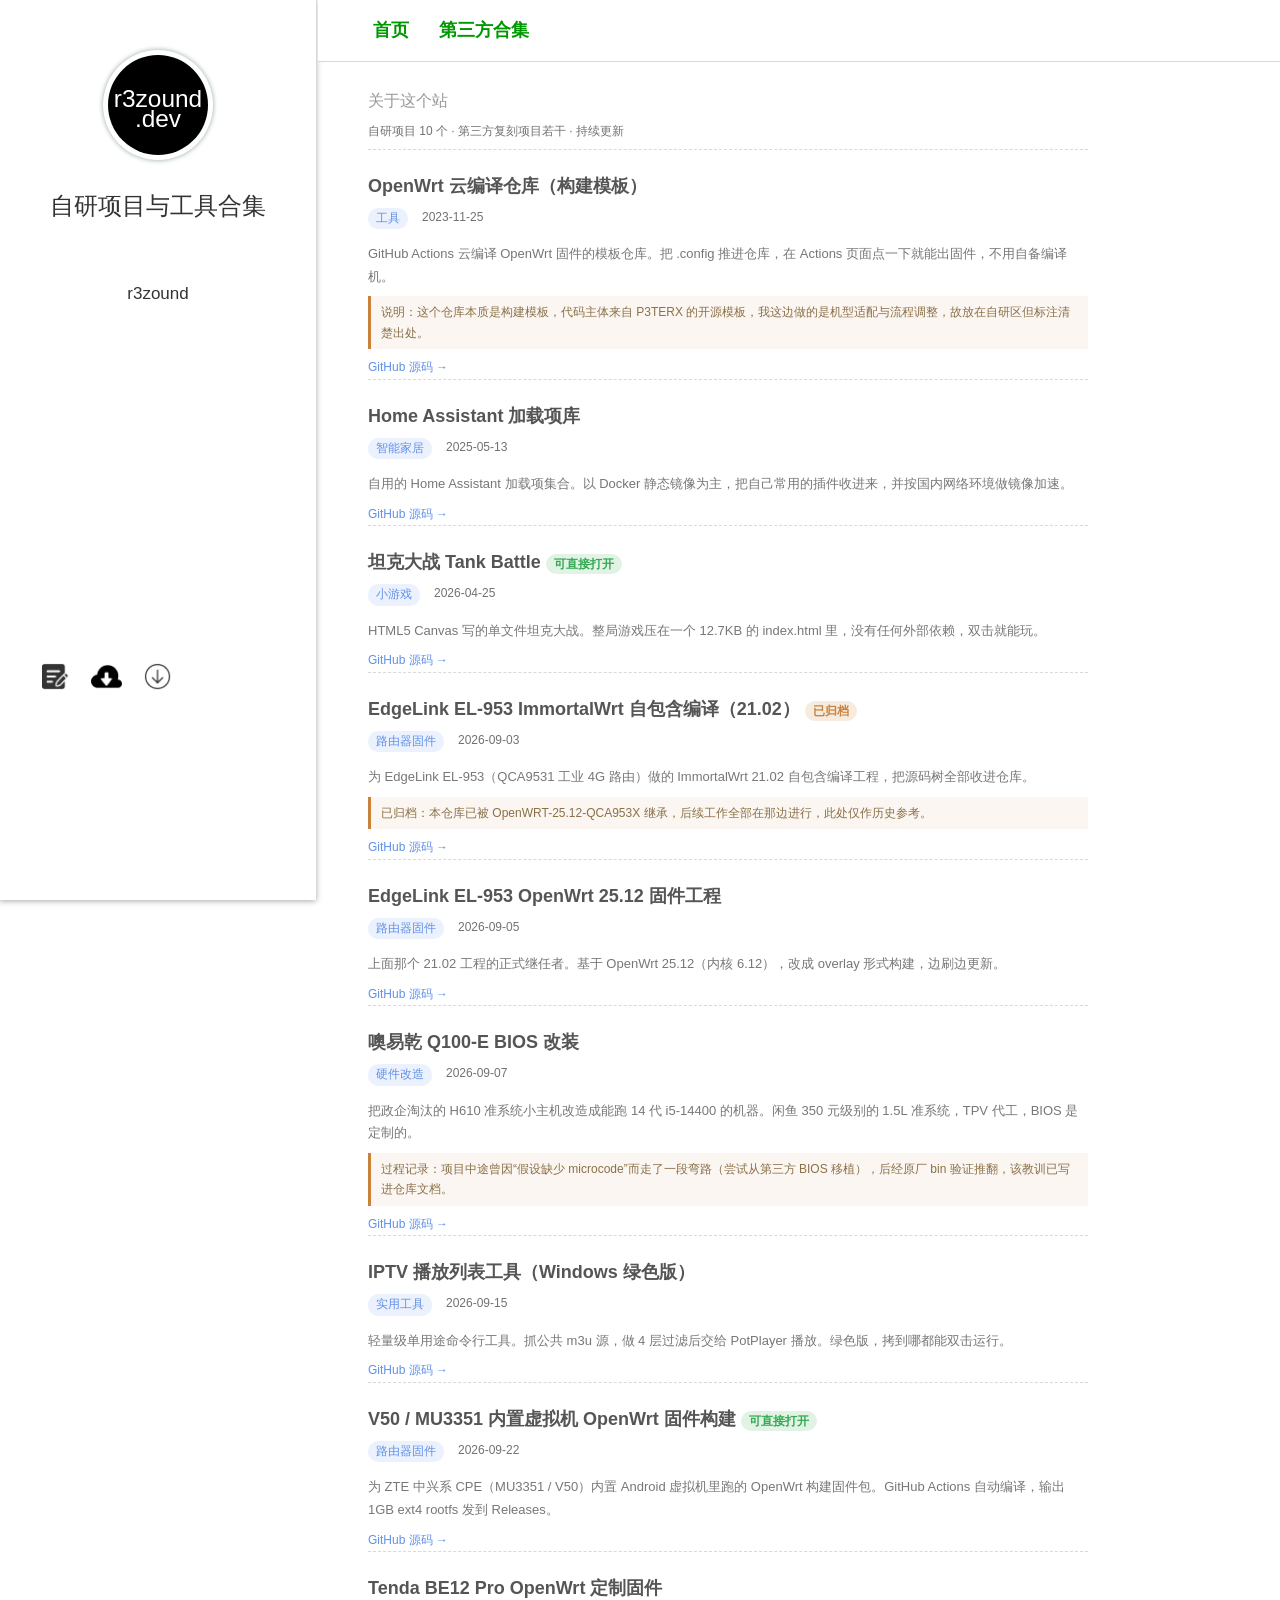
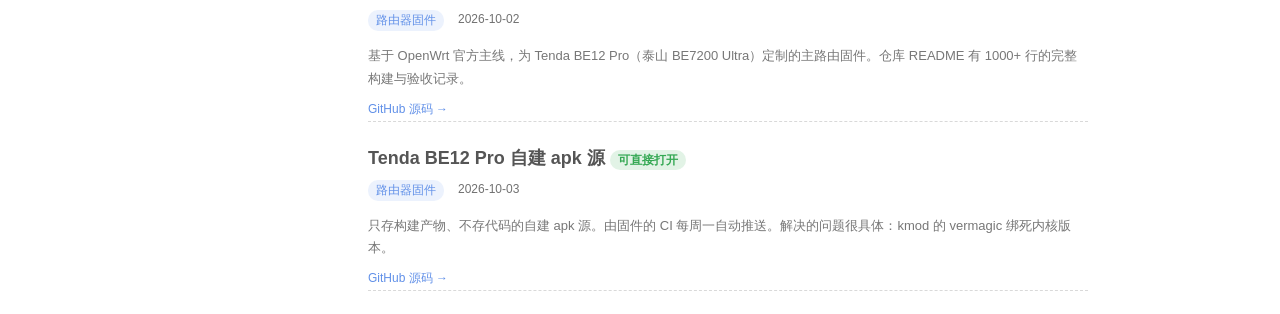
==== commit 01ec157c: "docs: add README with site structure, how to add projects, theme gotchas" ====
--- a/index.html
+++ b/index.html
@@ -71,9 +71,9 @@
         <ul>
           <li><span class="tag">工具</span></li>
           <li>2023-11-25</li>
-<li>说明：这个仓库本质是构建模板，代码主体来自 P3TERX 的开源模板，我这边做的是机型适配与流程调整，故放在自研区但标注清楚出处。</li>
         </ul>
         <p class="item-summary">GitHub Actions 云编译 OpenWrt 固件的模板仓库。把 .config 推进仓库，在 Actions 页面点一下就能出固件，不用自备编译机。</p>
+        <p class="item-note">说明：这个仓库本质是构建模板，代码主体来自 P3TERX 的开源模板，我这边做的是机型适配与流程调整，故放在自研区但标注清楚出处。</p>
         <p class="item-links"><a href="https://github.com/r3zound/openwrt-firmware" target="_blank" rel="noopener">GitHub 源码 →</a></p>
       </div>
     </div>
@@ -85,7 +85,6 @@
         <ul>
           <li><span class="tag">智能家居</span></li>
           <li>2025-05-13</li>
-
         </ul>
         <p class="item-summary">自用的 Home Assistant 加载项集合。以 Docker 静态镜像为主，把自己常用的插件收进来，并按国内网络环境做镜像加速。</p>
         <p class="item-links"><a href="https://github.com/r3zound/hass-addons" target="_blank" rel="noopener">GitHub 源码 →</a></p>
@@ -99,7 +98,6 @@
         <ul>
           <li><span class="tag">小游戏</span></li>
           <li>2026-04-25</li>
-
         </ul>
         <p class="item-summary">HTML5 Canvas 写的单文件坦克大战。整局游戏压在一个 12.7KB 的 index.html 里，没有任何外部依赖，双击就能玩。</p>
         <p class="item-links"><a href="https://github.com/r3zound/tank-battle" target="_blank" rel="noopener">GitHub 源码 →</a></p>
@@ -113,9 +111,9 @@
         <ul>
           <li><span class="tag">路由器固件</span></li>
           <li>2026-09-03</li>
-<li>已归档：本仓库已被 OpenWRT-25.12-QCA953X 继承，后续工作全部在那边进行，此处仅作历史参考。</li>
         </ul>
         <p class="item-summary">为 EdgeLink EL-953（QCA9531 工业 4G 路由）做的 ImmortalWrt 21.02 自包含编译工程，把源码树全部收进仓库。</p>
+        <p class="item-note">已归档：本仓库已被 OpenWRT-25.12-QCA953X 继承，后续工作全部在那边进行，此处仅作历史参考。</p>
         <p class="item-links"><a href="https://github.com/r3zound/immortalwrt-ath79" target="_blank" rel="noopener">GitHub 源码 →</a></p>
       </div>
     </div>
@@ -127,7 +125,6 @@
         <ul>
           <li><span class="tag">路由器固件</span></li>
           <li>2026-09-05</li>
-
         </ul>
         <p class="item-summary">上面那个 21.02 工程的正式继任者。基于 OpenWrt 25.12（内核 6.12），改成 overlay 形式构建，边刷边更新。</p>
         <p class="item-links"><a href="https://github.com/r3zound/OpenWRT-25.12-QCA953X" target="_blank" rel="noopener">GitHub 源码 →</a></p>
@@ -141,9 +138,9 @@
         <ul>
           <li><span class="tag">硬件改造</span></li>
           <li>2026-09-07</li>
-<li>过程记录：项目中途曾因“假设缺少 microcode”而走了一段弯路（尝试从第三方 BIOS 移植），后经原厂 bin 验证推翻，该教训已写进仓库文档。</li>
         </ul>
         <p class="item-summary">把政企淘汰的 H610 准系统小主机改造成能跑 14 代 i5-14400 的机器。闲鱼 350 元级别的 1.5L 准系统，TPV 代工，BIOS 是定制的。</p>
+        <p class="item-note">过程记录：项目中途曾因“假设缺少 microcode”而走了一段弯路（尝试从第三方 BIOS 移植），后经原厂 bin 验证推翻，该教训已写进仓库文档。</p>
         <p class="item-links"><a href="https://github.com/r3zound/OS-EASY-Q100-E" target="_blank" rel="noopener">GitHub 源码 →</a></p>
       </div>
     </div>
@@ -155,7 +152,6 @@
         <ul>
           <li><span class="tag">实用工具</span></li>
           <li>2026-09-15</li>
-
         </ul>
         <p class="item-summary">轻量级单用途命令行工具。抓公共 m3u 源，做 4 层过滤后交给 PotPlayer 播放。绿色版，拷到哪都能双击运行。</p>
         <p class="item-links"><a href="https://github.com/r3zound/iptv-desktop" target="_blank" rel="noopener">GitHub 源码 →</a></p>
@@ -169,7 +165,6 @@
         <ul>
           <li><span class="tag">路由器固件</span></li>
           <li>2026-09-22</li>
-
         </ul>
         <p class="item-summary">为 ZTE 中兴系 CPE（MU3351 / V50）内置 Android 虚拟机里跑的 OpenWrt 构建固件包。GitHub Actions 自动编译，输出 1GB ext4 rootfs 发到 Releases。</p>
         <p class="item-links"><a href="https://github.com/r3zound/openwrt-v50-builder" target="_blank" rel="noopener">GitHub 源码 →</a></p>
@@ -183,7 +178,6 @@
         <ul>
           <li><span class="tag">路由器固件</span></li>
           <li>2026-10-02</li>
-
         </ul>
         <p class="item-summary">基于 OpenWrt 官方主线，为 Tenda BE12 Pro（泰山 BE7200 Ultra）定制的主路由固件。仓库 README 有 1000+ 行的完整构建与验收记录。</p>
         <p class="item-links"><a href="https://github.com/r3zound/Tenda-BE12-Pro-OpenWrt" target="_blank" rel="noopener">GitHub 源码 →</a></p>
@@ -197,7 +191,6 @@
         <ul>
           <li><span class="tag">路由器固件</span></li>
           <li>2026-10-03</li>
-
         </ul>
         <p class="item-summary">只存构建产物、不存代码的自建 apk 源。由固件的 CI 每周一自动推送。解决的问题很具体：kmod 的 vermagic 绑死内核版本。</p>
         <p class="item-links"><a href="https://github.com/r3zound/tenda-repo" target="_blank" rel="noopener">GitHub 源码 →</a></p>
--- a/assets/site.css
+++ b/assets/site.css
@@ -1,23 +1,62 @@
 /* r3zound 项目站 · 站点附加样式（叠在 yearn 主题之上） */
 
-/* ---- 列表页条目补充 ---- */
+/* ============================================================
+ * 修复 1：yearn 主题的 .info li 默认 float:left
+ * 浮动导致 <ul> 高度塌陷为 0，后续 <p> 会从顶部开始并绕排浮动元素，
+ * 表现为「标签/日期/摘要挤在一行」。这里给 ul 建立 BFC 包住浮动。
+ * ============================================================ */
+.item .info ul {
+  display: block;
+  overflow: hidden;
+  margin: 0;
+  padding: 0;
+}
 .item .info p {
+  clear: both;
+  display: block;
   margin: 6px 0 0;
-  color: #666;
-  font-size: 13px;
-  line-height: 1.7;
-}
-.item .info .item-summary {
-  display: block;
-}
+}
+
+/* 修复 2：主题 .item a 是 18px 加粗，会污染正文里的小链接 */
+.item .info p a,
 .item .info .item-links a {
-  display: inline-block;
-  margin-top: 4px;
-  font-size: 12px;
+  font-size: 12px;
+  font-weight: normal;
   color: #6190e8;
   text-decoration: none;
 }
-.item .info .item-links a:hover { text-decoration: underline; }
+.item .info p a:hover { text-decoration: underline; }
+
+/* 修复 3：主题 .item 固定 600px，容纳摘要偏窄 */
+.item {
+  width: 100%;
+  max-width: 720px;
+}
+
+.item .info .item-summary {
+  display: block;
+  font-size: 13px;
+  font-weight: normal;
+  color: #777;
+  line-height: 1.75;
+}
+.item .info .item-links {
+  display: block;
+  margin-top: 4px;
+}
+.item .info .item-links a { display: inline-block; }
+
+/* 列表页里的「说明 / 记录过程」小字块 */
+.item .info .item-note {
+  display: block;
+  margin: 8px 0 0;
+  padding: 6px 10px;
+  border-left: 3px solid #c8823c;
+  background: rgba(200, 130, 60, 0.07);
+  font-size: 12px;
+  color: #8a7048;
+  line-height: 1.7;
+}
 
 .item .info .tag,
 .badge {
@@ -43,13 +82,17 @@
   color: #999;
   margin-left: 6px;
 }
-ul.tp-list {
-  list-style: none;
-  padding-left: 0;
+/* 覆盖主题的 .info li { float:left }，让每条独占一行 */
+.item .info ul.tp-list {
+  overflow: visible;
   margin: 4px 0 0;
 }
-ul.tp-list li {
-  padding: 4px 0;
+.item .info ul.tp-list li {
+  float: none;
+  display: block;
+  width: auto;
+  margin: 0;
+  padding: 5px 0;
   border-bottom: 1px dashed rgba(0, 0, 0, 0.06);
 }
 .tp-list a {
@@ -64,6 +107,29 @@
 .tp-desc { color: #888; font-size: 12px; }
 
 /* ---- 详情页 ---- */
+/* hero 背景由 Trianglify 生成的饱和渐变，主题给的 #666 小字对比不足。
+   给元信息加浅色药丸底，保证任何配色下都可读。 */
+.article-title .article-info li {
+  padding: 2px 10px 3px;
+  border-radius: 11px;
+  background: rgba(255, 255, 255, 0.85);
+  color: #4f4f4f;
+  box-shadow: 0 1px 4px rgba(0, 0, 0, 0.06);
+}
+.article-title .article-info li a { color: #3b6fd4; text-decoration: none; }
+.article-title .article-info li a:hover { text-decoration: underline; }
+
+/* 主题 JS 会用内联样式给 hero 画布写死一个像素宽度（按加载瞬间的窗口宽度），
+   内联样式优先于样式表，所以这里必须用 !important 压过去。
+   画布本身仍可能有其它溢出源，最后一并用 overflow-x 兜住横向滚动。 */
+canvas#pattern-placeholder {
+  display: block !important;
+  width: 100% !important;
+  max-width: 100% !important;
+}
+.embed-box iframe { max-width: 100%; }
+html, body { overflow-x: hidden; max-width: 100%; }
+
 .p-lead {
   font-size: 15px;
   color: #555;
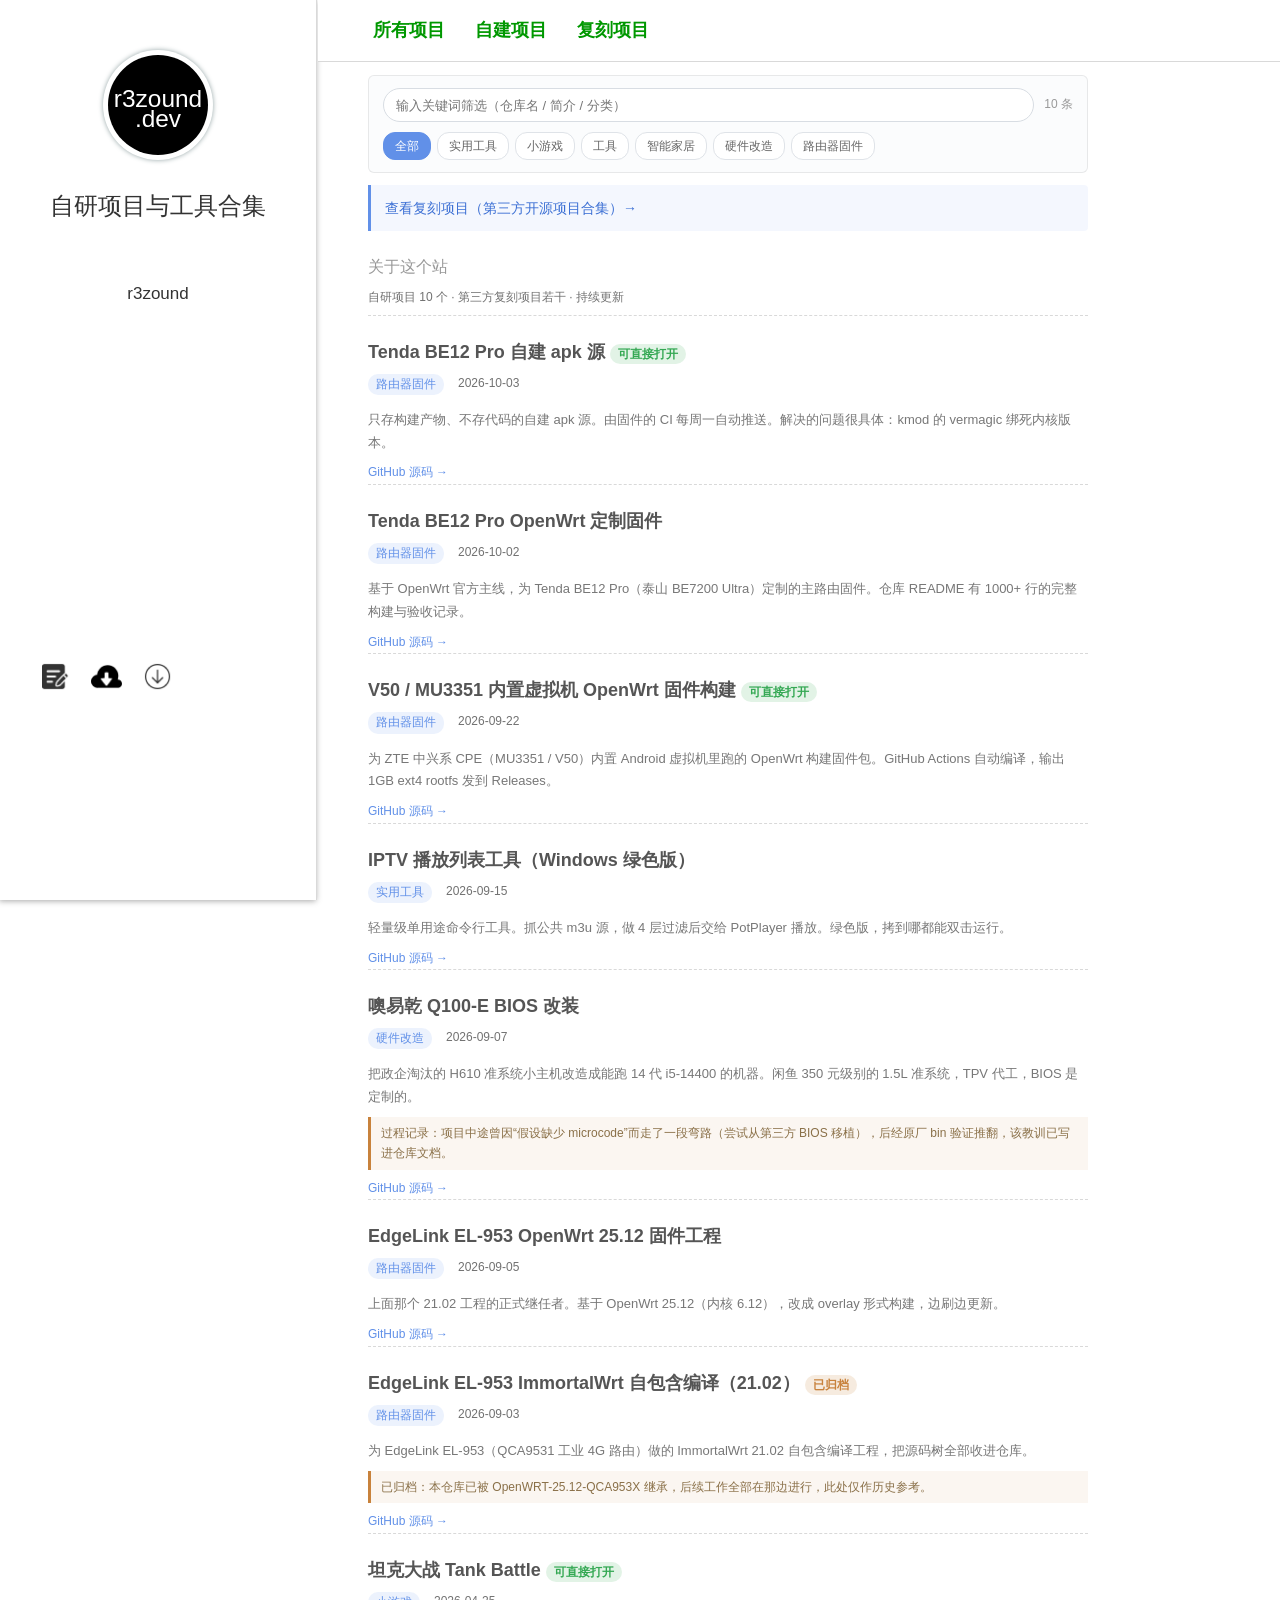
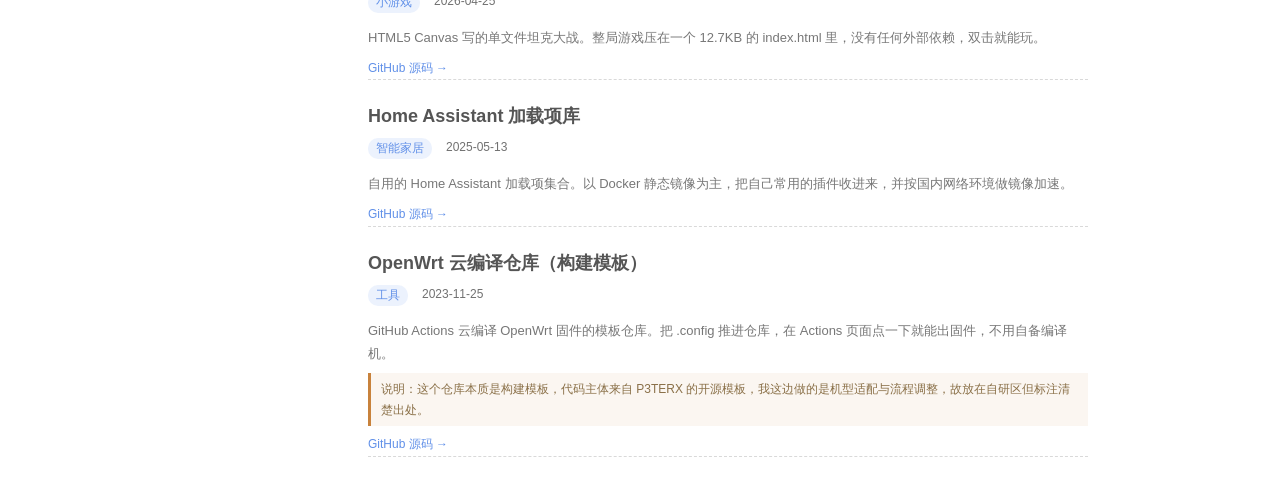
==== commit 4151b0f5: "feat: three-item nav, date-desc ordering, tag+keyword filtering with URL state" ====
--- a/index.html
+++ b/index.html
@@ -51,19 +51,156 @@
             <use xlink:href="#icon-menu"></use>
           </svg>
           <ul class="left">
-            <li><a href="/" class="active">首页</a></li>
-            <li><a href="/third-party/" class="">第三方合集</a></li>
+            <li><a href="/" class="active">所有项目</a></li>
+            <li><a href="/#own" class="">自建项目</a></li>
+            <li><a href="/third-party/" class="">复刻项目</a></li>
           </ul>
         </div>
     </div>
     <div class="right-main">
         <div class="clear"></div>
-        <div class="list">
+    <div class="filter-bar" data-scope="own">
+      <div class="filter-row">
+        <input type="search" class="fsearch" id="fsearch-own"
+               placeholder="输入关键词筛选（仓库名 / 简介 / 分类）" autocomplete="off"
+               aria-label="按关键词筛选">
+        <span class="fcount" id="fcount-own"></span>
+      </div>
+      <div class="filter-chips">
+        <button type="button" class="fchip active" data-tag="">全部</button>
+          <button type="button" class="fchip" data-tag="实用工具">实用工具</button>
+          <button type="button" class="fchip" data-tag="小游戏">小游戏</button>
+          <button type="button" class="fchip" data-tag="工具">工具</button>
+          <button type="button" class="fchip" data-tag="智能家居">智能家居</button>
+          <button type="button" class="fchip" data-tag="硬件改造">硬件改造</button>
+          <button type="button" class="fchip" data-tag="路由器固件">路由器固件</button>
+      </div>
+    </div>    <div class="anchor-entry" id="jump-replicas"><a href="/third-party/">查看复刻项目（第三方开源项目合集）→</a></div>
+        <div class="list" id="own">
       <div class="item site-intro">
       <div class="title"><span>关于这个站</span></div>
       <div class="info"><ul><li>自研项目 10 个 &middot; 第三方复刻项目若干 &middot; 持续更新</li></ul></div>
       </div>
-      <div class="item">
+      <div class="item filterable" data-tag="路由器固件" data-date="2026-10-03" data-hay="tenda be12 pro 自建 apk 源 只存构建产物、不存代码的自建 apk 源。由固件的 ci 每周一自动推送。解决的问题很具体：kmod 的 vermagic 绑死内核版本。 路由器固件 tenda-repo ">
+      <div class="title">
+        <a href="/projects/2026-10-03/tenda-repo/">Tenda BE12 Pro 自建 apk 源 <span class="badge badge-embed">可直接打开</span></a>
+      </div>
+      <div class="info">
+        <ul>
+          <li><span class="tag">路由器固件</span></li>
+          <li>2026-10-03</li>
+        </ul>
+        <p class="item-summary">只存构建产物、不存代码的自建 apk 源。由固件的 CI 每周一自动推送。解决的问题很具体：kmod 的 vermagic 绑死内核版本。</p>
+        <p class="item-links"><a href="https://github.com/r3zound/tenda-repo" target="_blank" rel="noopener">GitHub 源码 →</a></p>
+      </div>
+    </div>
+      <div class="item filterable" data-tag="路由器固件" data-date="2026-10-02" data-hay="tenda be12 pro openwrt 定制固件 基于 openwrt 官方主线，为 tenda be12 pro（泰山 be7200 ultra）定制的主路由固件。仓库 readme 有 1000+ 行的完整构建与验收记录。 路由器固件 tenda-be12-pro-openwrt ">
+      <div class="title">
+        <a href="/projects/2026-10-02/tenda-be12-pro-openwrt/">Tenda BE12 Pro OpenWrt 定制固件</a>
+      </div>
+      <div class="info">
+        <ul>
+          <li><span class="tag">路由器固件</span></li>
+          <li>2026-10-02</li>
+        </ul>
+        <p class="item-summary">基于 OpenWrt 官方主线，为 Tenda BE12 Pro（泰山 BE7200 Ultra）定制的主路由固件。仓库 README 有 1000+ 行的完整构建与验收记录。</p>
+        <p class="item-links"><a href="https://github.com/r3zound/Tenda-BE12-Pro-OpenWrt" target="_blank" rel="noopener">GitHub 源码 →</a></p>
+      </div>
+    </div>
+      <div class="item filterable" data-tag="路由器固件" data-date="2026-09-22" data-hay="v50 / mu3351 内置虚拟机 openwrt 固件构建 为 zte 中兴系 cpe（mu3351 / v50）内置 android 虚拟机里跑的 openwrt 构建固件包。github actions 自动编译，输出 1gb ext4 rootfs 发到 releases。 路由器固件 openwrt-v50-builder ">
+      <div class="title">
+        <a href="/projects/2026-09-22/openwrt-v50-builder/">V50 / MU3351 内置虚拟机 OpenWrt 固件构建 <span class="badge badge-embed">可直接打开</span></a>
+      </div>
+      <div class="info">
+        <ul>
+          <li><span class="tag">路由器固件</span></li>
+          <li>2026-09-22</li>
+        </ul>
+        <p class="item-summary">为 ZTE 中兴系 CPE（MU3351 / V50）内置 Android 虚拟机里跑的 OpenWrt 构建固件包。GitHub Actions 自动编译，输出 1GB ext4 rootfs 发到 Releases。</p>
+        <p class="item-links"><a href="https://github.com/r3zound/openwrt-v50-builder" target="_blank" rel="noopener">GitHub 源码 →</a></p>
+      </div>
+    </div>
+      <div class="item filterable" data-tag="实用工具" data-date="2026-09-15" data-hay="iptv 播放列表工具（windows 绿色版） 轻量级单用途命令行工具。抓公共 m3u 源，做 4 层过滤后交给 potplayer 播放。绿色版，拷到哪都能双击运行。 实用工具 iptv-desktop ">
+      <div class="title">
+        <a href="/projects/2026-09-15/iptv-desktop/">IPTV 播放列表工具（Windows 绿色版）</a>
+      </div>
+      <div class="info">
+        <ul>
+          <li><span class="tag">实用工具</span></li>
+          <li>2026-09-15</li>
+        </ul>
+        <p class="item-summary">轻量级单用途命令行工具。抓公共 m3u 源，做 4 层过滤后交给 PotPlayer 播放。绿色版，拷到哪都能双击运行。</p>
+        <p class="item-links"><a href="https://github.com/r3zound/iptv-desktop" target="_blank" rel="noopener">GitHub 源码 →</a></p>
+      </div>
+    </div>
+      <div class="item filterable" data-tag="硬件改造" data-date="2026-09-07" data-hay="噢易乾 q100-e bios 改装 把政企淘汰的 h610 准系统小主机改造成能跑 14 代 i5-14400 的机器。闲鱼 350 元级别的 1.5l 准系统，tpv 代工，bios 是定制的。 硬件改造 os-easy-q100-e 过程记录：项目中途曾因“假设缺少 microcode”而走了一段弯路（尝试从第三方 bios 移植），后经原厂 bin 验证推翻，该教训已写进仓库文档。">
+      <div class="title">
+        <a href="/projects/2026-09-07/os-easy-q100-e/">噢易乾 Q100-E BIOS 改装</a>
+      </div>
+      <div class="info">
+        <ul>
+          <li><span class="tag">硬件改造</span></li>
+          <li>2026-09-07</li>
+        </ul>
+        <p class="item-summary">把政企淘汰的 H610 准系统小主机改造成能跑 14 代 i5-14400 的机器。闲鱼 350 元级别的 1.5L 准系统，TPV 代工，BIOS 是定制的。</p>
+        <p class="item-note">过程记录：项目中途曾因“假设缺少 microcode”而走了一段弯路（尝试从第三方 BIOS 移植），后经原厂 bin 验证推翻，该教训已写进仓库文档。</p>
+        <p class="item-links"><a href="https://github.com/r3zound/OS-EASY-Q100-E" target="_blank" rel="noopener">GitHub 源码 →</a></p>
+      </div>
+    </div>
+      <div class="item filterable" data-tag="路由器固件" data-date="2026-09-05" data-hay="edgelink el-953 openwrt 25.12 固件工程 上面那个 21.02 工程的正式继任者。基于 openwrt 25.12（内核 6.12），改成 overlay 形式构建，边刷边更新。 路由器固件 openwrt-25.12-qca953x ">
+      <div class="title">
+        <a href="/projects/2026-09-05/openwrt-25.12-qca953x/">EdgeLink EL-953 OpenWrt 25.12 固件工程</a>
+      </div>
+      <div class="info">
+        <ul>
+          <li><span class="tag">路由器固件</span></li>
+          <li>2026-09-05</li>
+        </ul>
+        <p class="item-summary">上面那个 21.02 工程的正式继任者。基于 OpenWrt 25.12（内核 6.12），改成 overlay 形式构建，边刷边更新。</p>
+        <p class="item-links"><a href="https://github.com/r3zound/OpenWRT-25.12-QCA953X" target="_blank" rel="noopener">GitHub 源码 →</a></p>
+      </div>
+    </div>
+      <div class="item filterable" data-tag="路由器固件" data-date="2026-09-03" data-hay="edgelink el-953 immortalwrt 自包含编译（21.02） 为 edgelink el-953（qca9531 工业 4g 路由）做的 immortalwrt 21.02 自包含编译工程，把源码树全部收进仓库。 路由器固件 immortalwrt-ath79 已归档：本仓库已被 openwrt-25.12-qca953x 继承，后续工作全部在那边进行，此处仅作历史参考。">
+      <div class="title">
+        <a href="/projects/2026-09-03/immortalwrt-ath79/">EdgeLink EL-953 ImmortalWrt 自包含编译（21.02） <span class="badge badge-archived">已归档</span></a>
+      </div>
+      <div class="info">
+        <ul>
+          <li><span class="tag">路由器固件</span></li>
+          <li>2026-09-03</li>
+        </ul>
+        <p class="item-summary">为 EdgeLink EL-953（QCA9531 工业 4G 路由）做的 ImmortalWrt 21.02 自包含编译工程，把源码树全部收进仓库。</p>
+        <p class="item-note">已归档：本仓库已被 OpenWRT-25.12-QCA953X 继承，后续工作全部在那边进行，此处仅作历史参考。</p>
+        <p class="item-links"><a href="https://github.com/r3zound/immortalwrt-ath79" target="_blank" rel="noopener">GitHub 源码 →</a></p>
+      </div>
+    </div>
+      <div class="item filterable" data-tag="小游戏" data-date="2026-04-25" data-hay="坦克大战 tank battle html5 canvas 写的单文件坦克大战。整局游戏压在一个 12.7kb 的 index.html 里，没有任何外部依赖，双击就能玩。 小游戏 tank-battle ">
+      <div class="title">
+        <a href="/projects/2026-04-25/tank-battle/">坦克大战 Tank Battle <span class="badge badge-embed">可直接打开</span></a>
+      </div>
+      <div class="info">
+        <ul>
+          <li><span class="tag">小游戏</span></li>
+          <li>2026-04-25</li>
+        </ul>
+        <p class="item-summary">HTML5 Canvas 写的单文件坦克大战。整局游戏压在一个 12.7KB 的 index.html 里，没有任何外部依赖，双击就能玩。</p>
+        <p class="item-links"><a href="https://github.com/r3zound/tank-battle" target="_blank" rel="noopener">GitHub 源码 →</a></p>
+      </div>
+    </div>
+      <div class="item filterable" data-tag="智能家居" data-date="2025-05-13" data-hay="home assistant 加载项库 自用的 home assistant 加载项集合。以 docker 静态镜像为主，把自己常用的插件收进来，并按国内网络环境做镜像加速。 智能家居 hass-addons ">
+      <div class="title">
+        <a href="/projects/2025-05-13/hass-addons/">Home Assistant 加载项库</a>
+      </div>
+      <div class="info">
+        <ul>
+          <li><span class="tag">智能家居</span></li>
+          <li>2025-05-13</li>
+        </ul>
+        <p class="item-summary">自用的 Home Assistant 加载项集合。以 Docker 静态镜像为主，把自己常用的插件收进来，并按国内网络环境做镜像加速。</p>
+        <p class="item-links"><a href="https://github.com/r3zound/hass-addons" target="_blank" rel="noopener">GitHub 源码 →</a></p>
+      </div>
+    </div>
+      <div class="item filterable" data-tag="工具" data-date="2023-11-25" data-hay="openwrt 云编译仓库（构建模板） github actions 云编译 openwrt 固件的模板仓库。把 .config 推进仓库，在 actions 页面点一下就能出固件，不用自备编译机。 工具 openwrt-firmware 说明：这个仓库本质是构建模板，代码主体来自 p3terx 的开源模板，我这边做的是机型适配与流程调整，故放在自研区但标注清楚出处。">
       <div class="title">
         <a href="/projects/2023-11-25/openwrt-firmware/">OpenWrt 云编译仓库（构建模板）</a>
       </div>
@@ -77,128 +214,14 @@
         <p class="item-links"><a href="https://github.com/r3zound/openwrt-firmware" target="_blank" rel="noopener">GitHub 源码 →</a></p>
       </div>
     </div>
-      <div class="item">
-      <div class="title">
-        <a href="/projects/2025-05-13/hass-addons/">Home Assistant 加载项库</a>
-      </div>
-      <div class="info">
-        <ul>
-          <li><span class="tag">智能家居</span></li>
-          <li>2025-05-13</li>
-        </ul>
-        <p class="item-summary">自用的 Home Assistant 加载项集合。以 Docker 静态镜像为主，把自己常用的插件收进来，并按国内网络环境做镜像加速。</p>
-        <p class="item-links"><a href="https://github.com/r3zound/hass-addons" target="_blank" rel="noopener">GitHub 源码 →</a></p>
-      </div>
-    </div>
-      <div class="item">
-      <div class="title">
-        <a href="/projects/2026-04-25/tank-battle/">坦克大战 Tank Battle <span class="badge badge-embed">可直接打开</span></a>
-      </div>
-      <div class="info">
-        <ul>
-          <li><span class="tag">小游戏</span></li>
-          <li>2026-04-25</li>
-        </ul>
-        <p class="item-summary">HTML5 Canvas 写的单文件坦克大战。整局游戏压在一个 12.7KB 的 index.html 里，没有任何外部依赖，双击就能玩。</p>
-        <p class="item-links"><a href="https://github.com/r3zound/tank-battle" target="_blank" rel="noopener">GitHub 源码 →</a></p>
-      </div>
-    </div>
-      <div class="item">
-      <div class="title">
-        <a href="/projects/2026-09-03/immortalwrt-ath79/">EdgeLink EL-953 ImmortalWrt 自包含编译（21.02） <span class="badge badge-archived">已归档</span></a>
-      </div>
-      <div class="info">
-        <ul>
-          <li><span class="tag">路由器固件</span></li>
-          <li>2026-09-03</li>
-        </ul>
-        <p class="item-summary">为 EdgeLink EL-953（QCA9531 工业 4G 路由）做的 ImmortalWrt 21.02 自包含编译工程，把源码树全部收进仓库。</p>
-        <p class="item-note">已归档：本仓库已被 OpenWRT-25.12-QCA953X 继承，后续工作全部在那边进行，此处仅作历史参考。</p>
-        <p class="item-links"><a href="https://github.com/r3zound/immortalwrt-ath79" target="_blank" rel="noopener">GitHub 源码 →</a></p>
-      </div>
-    </div>
-      <div class="item">
-      <div class="title">
-        <a href="/projects/2026-09-05/openwrt-25.12-qca953x/">EdgeLink EL-953 OpenWrt 25.12 固件工程</a>
-      </div>
-      <div class="info">
-        <ul>
-          <li><span class="tag">路由器固件</span></li>
-          <li>2026-09-05</li>
-        </ul>
-        <p class="item-summary">上面那个 21.02 工程的正式继任者。基于 OpenWrt 25.12（内核 6.12），改成 overlay 形式构建，边刷边更新。</p>
-        <p class="item-links"><a href="https://github.com/r3zound/OpenWRT-25.12-QCA953X" target="_blank" rel="noopener">GitHub 源码 →</a></p>
-      </div>
-    </div>
-      <div class="item">
-      <div class="title">
-        <a href="/projects/2026-09-07/os-easy-q100-e/">噢易乾 Q100-E BIOS 改装</a>
-      </div>
-      <div class="info">
-        <ul>
-          <li><span class="tag">硬件改造</span></li>
-          <li>2026-09-07</li>
-        </ul>
-        <p class="item-summary">把政企淘汰的 H610 准系统小主机改造成能跑 14 代 i5-14400 的机器。闲鱼 350 元级别的 1.5L 准系统，TPV 代工，BIOS 是定制的。</p>
-        <p class="item-note">过程记录：项目中途曾因“假设缺少 microcode”而走了一段弯路（尝试从第三方 BIOS 移植），后经原厂 bin 验证推翻，该教训已写进仓库文档。</p>
-        <p class="item-links"><a href="https://github.com/r3zound/OS-EASY-Q100-E" target="_blank" rel="noopener">GitHub 源码 →</a></p>
-      </div>
-    </div>
-      <div class="item">
-      <div class="title">
-        <a href="/projects/2026-09-15/iptv-desktop/">IPTV 播放列表工具（Windows 绿色版）</a>
-      </div>
-      <div class="info">
-        <ul>
-          <li><span class="tag">实用工具</span></li>
-          <li>2026-09-15</li>
-        </ul>
-        <p class="item-summary">轻量级单用途命令行工具。抓公共 m3u 源，做 4 层过滤后交给 PotPlayer 播放。绿色版，拷到哪都能双击运行。</p>
-        <p class="item-links"><a href="https://github.com/r3zound/iptv-desktop" target="_blank" rel="noopener">GitHub 源码 →</a></p>
-      </div>
-    </div>
-      <div class="item">
-      <div class="title">
-        <a href="/projects/2026-09-22/openwrt-v50-builder/">V50 / MU3351 内置虚拟机 OpenWrt 固件构建 <span class="badge badge-embed">可直接打开</span></a>
-      </div>
-      <div class="info">
-        <ul>
-          <li><span class="tag">路由器固件</span></li>
-          <li>2026-09-22</li>
-        </ul>
-        <p class="item-summary">为 ZTE 中兴系 CPE（MU3351 / V50）内置 Android 虚拟机里跑的 OpenWrt 构建固件包。GitHub Actions 自动编译，输出 1GB ext4 rootfs 发到 Releases。</p>
-        <p class="item-links"><a href="https://github.com/r3zound/openwrt-v50-builder" target="_blank" rel="noopener">GitHub 源码 →</a></p>
-      </div>
-    </div>
-      <div class="item">
-      <div class="title">
-        <a href="/projects/2026-10-02/tenda-be12-pro-openwrt/">Tenda BE12 Pro OpenWrt 定制固件</a>
-      </div>
-      <div class="info">
-        <ul>
-          <li><span class="tag">路由器固件</span></li>
-          <li>2026-10-02</li>
-        </ul>
-        <p class="item-summary">基于 OpenWrt 官方主线，为 Tenda BE12 Pro（泰山 BE7200 Ultra）定制的主路由固件。仓库 README 有 1000+ 行的完整构建与验收记录。</p>
-        <p class="item-links"><a href="https://github.com/r3zound/Tenda-BE12-Pro-OpenWrt" target="_blank" rel="noopener">GitHub 源码 →</a></p>
-      </div>
-    </div>
-      <div class="item">
-      <div class="title">
-        <a href="/projects/2026-10-03/tenda-repo/">Tenda BE12 Pro 自建 apk 源 <span class="badge badge-embed">可直接打开</span></a>
-      </div>
-      <div class="info">
-        <ul>
-          <li><span class="tag">路由器固件</span></li>
-          <li>2026-10-03</li>
-        </ul>
-        <p class="item-summary">只存构建产物、不存代码的自建 apk 源。由固件的 CI 每周一自动推送。解决的问题很具体：kmod 的 vermagic 绑死内核版本。</p>
-        <p class="item-links"><a href="https://github.com/r3zound/tenda-repo" target="_blank" rel="noopener">GitHub 源码 →</a></p>
-      </div>
-    </div>
         </div>
+    <div class="fempty" id="fempty-own" hidden>
+      <p>没有匹配的项目。</p>
+      <p class="fempty-tip">试试别的关键词，或点「全部」取消分类筛选。</p>
+    </div>
     </div>
 </div>
+<script src="/assets/filter.js"></script>
 <div class="footer">
   <div class="info">
     <p>
@@ -211,6 +234,7 @@
     <p>&copy;2018-2026 r3zound &middot; 视觉外壳基于 hexo-themes-yearn</p>
   </div>
 </div>
+<script type="text/javascript" src="/assets/main-patch.js"></script>
 <script type="text/javascript" src="/js/main.js"></script>
 <script type="text/javascript" src="/js/my.js"></script>
 <script src="//at.alicdn.com/t/font_159214_mvtxvg9me9.js"></script>
--- a/assets/site.css
+++ b/assets/site.css
@@ -105,6 +105,94 @@
 }
 .tp-list a:hover { text-decoration: underline; }
 .tp-desc { color: #888; font-size: 12px; }
+
+/* ---- 筛选器：分类徽章 + 关键词框 ---- */
+.filter-bar {
+  margin: 10px 0 4px;
+  padding: 12px 14px;
+  border: 1px solid rgba(0, 0, 0, 0.08);
+  border-radius: 6px;
+  background: #fbfcfd;
+}
+.filter-row {
+  display: flex;
+  align-items: center;
+  gap: 10px;
+}
+.filter-bar .fsearch {
+  flex: 1;
+  min-width: 0;
+  box-sizing: border-box;
+  height: 34px;
+  padding: 0 12px;
+  border: 1px solid #d8dde3;
+  border-radius: 17px;
+  background: #fff;
+  color: #333;
+  font-size: 13px;
+  outline: none;
+}
+.filter-bar .fsearch:focus {
+  border-color: #6190e8;
+  box-shadow: 0 0 0 3px rgba(97, 144, 232, 0.14);
+}
+.filter-bar .fcount {
+  flex: none;
+  color: #999;
+  font-size: 12px;
+  white-space: nowrap;
+}
+.filter-chips {
+  display: flex;
+  flex-wrap: wrap;
+  gap: 6px;
+  margin-top: 10px;
+}
+.fchip {
+  padding: 3px 11px;
+  border: 1px solid #dfe3e8;
+  border-radius: 12px;
+  background: #fff;
+  color: #666;
+  font-size: 12px;
+  line-height: 1.7;
+  cursor: pointer;
+  transition: all 0.15s;
+}
+.fchip:hover { border-color: #6190e8; color: #6190e8; }
+.fchip.active {
+  border-color: #6190e8;
+  background: #6190e8;
+  color: #fff;
+}
+.fchip:focus-visible { outline: 2px solid #6190e8; outline-offset: 2px; }
+
+/* 无结果引导 */
+.fempty {
+  margin: 18px 0;
+  padding: 22px 16px;
+  border: 1px dashed #d8dde3;
+  border-radius: 6px;
+  text-align: center;
+  color: #888;
+}
+.fempty p { margin: 4px 0; }
+.fempty-tip { font-size: 12px; color: #aaa; }
+
+/* 首页通往复刻页的入口 */
+.anchor-entry {
+  margin: 12px 0 6px;
+  padding: 10px 14px;
+  border-left: 3px solid #6190e8;
+  background: rgba(97, 144, 232, 0.07);
+  border-radius: 0 4px 4px 0;
+}
+.anchor-entry a {
+  color: #3b6fd4;
+  font-size: 14px;
+  text-decoration: none;
+}
+.anchor-entry a:hover { text-decoration: underline; }
 
 /* ---- 详情页 ---- */
 /* hero 背景由 Trianglify 生成的饱和渐变，主题给的 #666 小字对比不足。
@@ -204,4 +292,21 @@
   .embed-title { color: #ccc; }
   .embed-tip { background: #242424; border-top-color: rgba(255, 255, 255, 0.06); }
   .embed-box { border-color: rgba(255, 255, 255, 0.12); }
-}
+  /* 筛选器暗色 */
+  .filter-bar { background: #232323; border-color: rgba(255, 255, 255, 0.1); }
+  .filter-bar .fsearch {
+    background: #1b1b1b;
+    border-color: #3a3a3a;
+    color: #ddd;
+  }
+  .filter-bar .fsearch:focus {
+    border-color: #6190e8;
+    box-shadow: 0 0 0 3px rgba(97, 144, 232, 0.22);
+  }
+  .fchip { background: #1b1b1b; border-color: #3a3a3a; color: #999; }
+  .fchip:hover { border-color: #6190e8; color: #7ea6f0; }
+  .fchip.active { background: #6190e8; border-color: #6190e8; color: #fff; }
+  .fempty { border-color: #3a3a3a; color: #999; }
+  .anchor-entry { background: rgba(97, 144, 232, 0.14); }
+  .anchor-entry a { color: #7ea6f0; }
+}
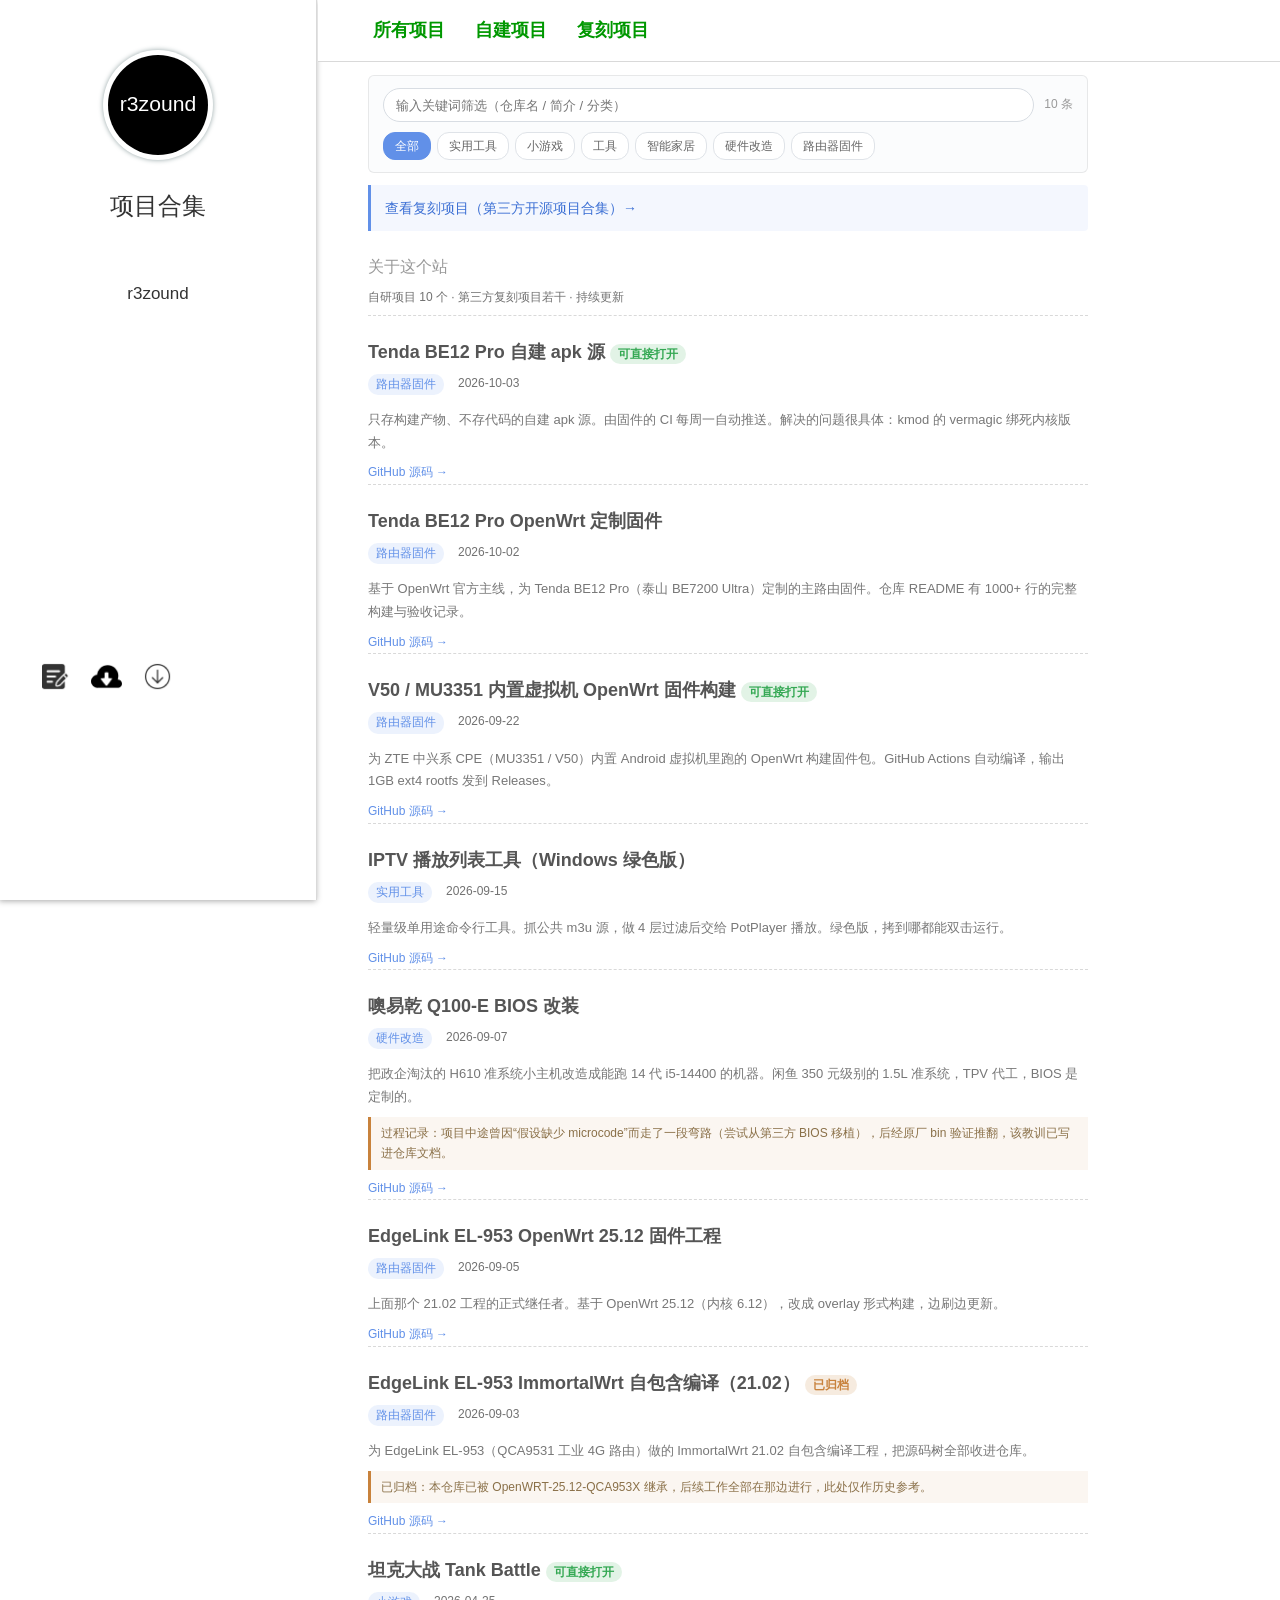
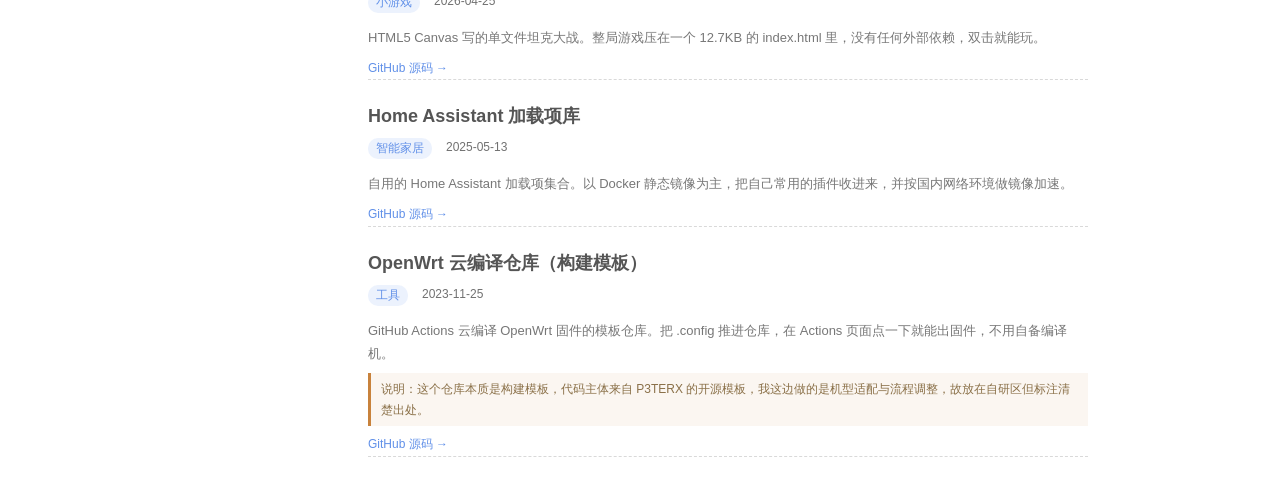
==== commit aec28ef2: "style: single-line avatar, rename sidebar tagline to 项目合集" ====
--- a/index.html
+++ b/index.html
@@ -7,7 +7,7 @@
   <meta name="keywords" content="r3zound 的项目站, r3zound, GitHub, 开源项目">
   <meta name="description" content="自研项目与工具合集">
   <link rel="stylesheet" type="text/css" href="/style/main.css">
-  <link rel="stylesheet" type="text/css" href="/assets/site.css">
+  <link rel="stylesheet" type="text/css" href="/assets/site.css?v=cc775f8c">
   <link rel="shortcut icon" href="/images/favicon.ico" title="Favicon">
   <title>r3zound 的项目站</title>
 </head>
@@ -16,12 +16,11 @@
     <div class="face-img">
       <svg xmlns="http://www.w3.org/2000/svg" width="180" height="180" viewBox="0 0 180 180">
         <rect width="100%" height="100%" fill="black"></rect>
-        <text x="50%" y="45%" text-anchor="middle" dy=".3em" fill="white" font-size="44" font-family="sans-serif">r3zound</text>
-        <text x="50%" y="65%" text-anchor="middle" dy=".3em" fill="white" font-size="44" font-family="sans-serif">.dev</text>
+        <text x="50%" y="50%" text-anchor="middle" dy=".3em" fill="white" font-size="38" font-family="sans-serif">r3zound</text>
       </svg>
     </div>
     <div class="intro-word">
-        <h2>自研项目与工具合集</h2>
+        <h2>项目合集</h2>
         <p>r3zound</p>
     </div>
     <div class="sns">
@@ -221,22 +220,25 @@
     </div>
     </div>
 </div>
-<script src="/assets/filter.js"></script>
+<script src="/assets/filter.js?v=cc775f8c"></script>
 <div class="footer">
   <div class="info">
     <p>
       <a target="_blank" rel="noopener" href="https://github.com/r3zound">r3zound</a>
       &middot;
-      <a href="/">项目索引</a>
+      <a href="/">所有项目</a>
       &middot;
-      <a href="/third-party/">第三方合集</a>
+      <a href="/#own">自建项目</a>
+      &middot;
+      <a href="/third-party/">复刻项目</a>
     </p>
     <p>&copy;2018-2026 r3zound &middot; 视觉外壳基于 hexo-themes-yearn</p>
   </div>
 </div>
-<script type="text/javascript" src="/assets/main-patch.js"></script>
-<script type="text/javascript" src="/js/main.js"></script>
-<script type="text/javascript" src="/js/my.js"></script>
+<!-- 顺序是硬约束：main-patch.js 必须先于主题 main.js，否则整站脚本静默失效 -->
+<script type="text/javascript" src="/assets/main-patch.js?v=cc775f8c"></script>
+<script type="text/javascript" src="/js/main.js?v=cc775f8c"></script>
+<script type="text/javascript" src="/js/my.js?v=cc775f8c"></script>
 <script src="//at.alicdn.com/t/font_159214_mvtxvg9me9.js"></script>
 </body>
 </html>
